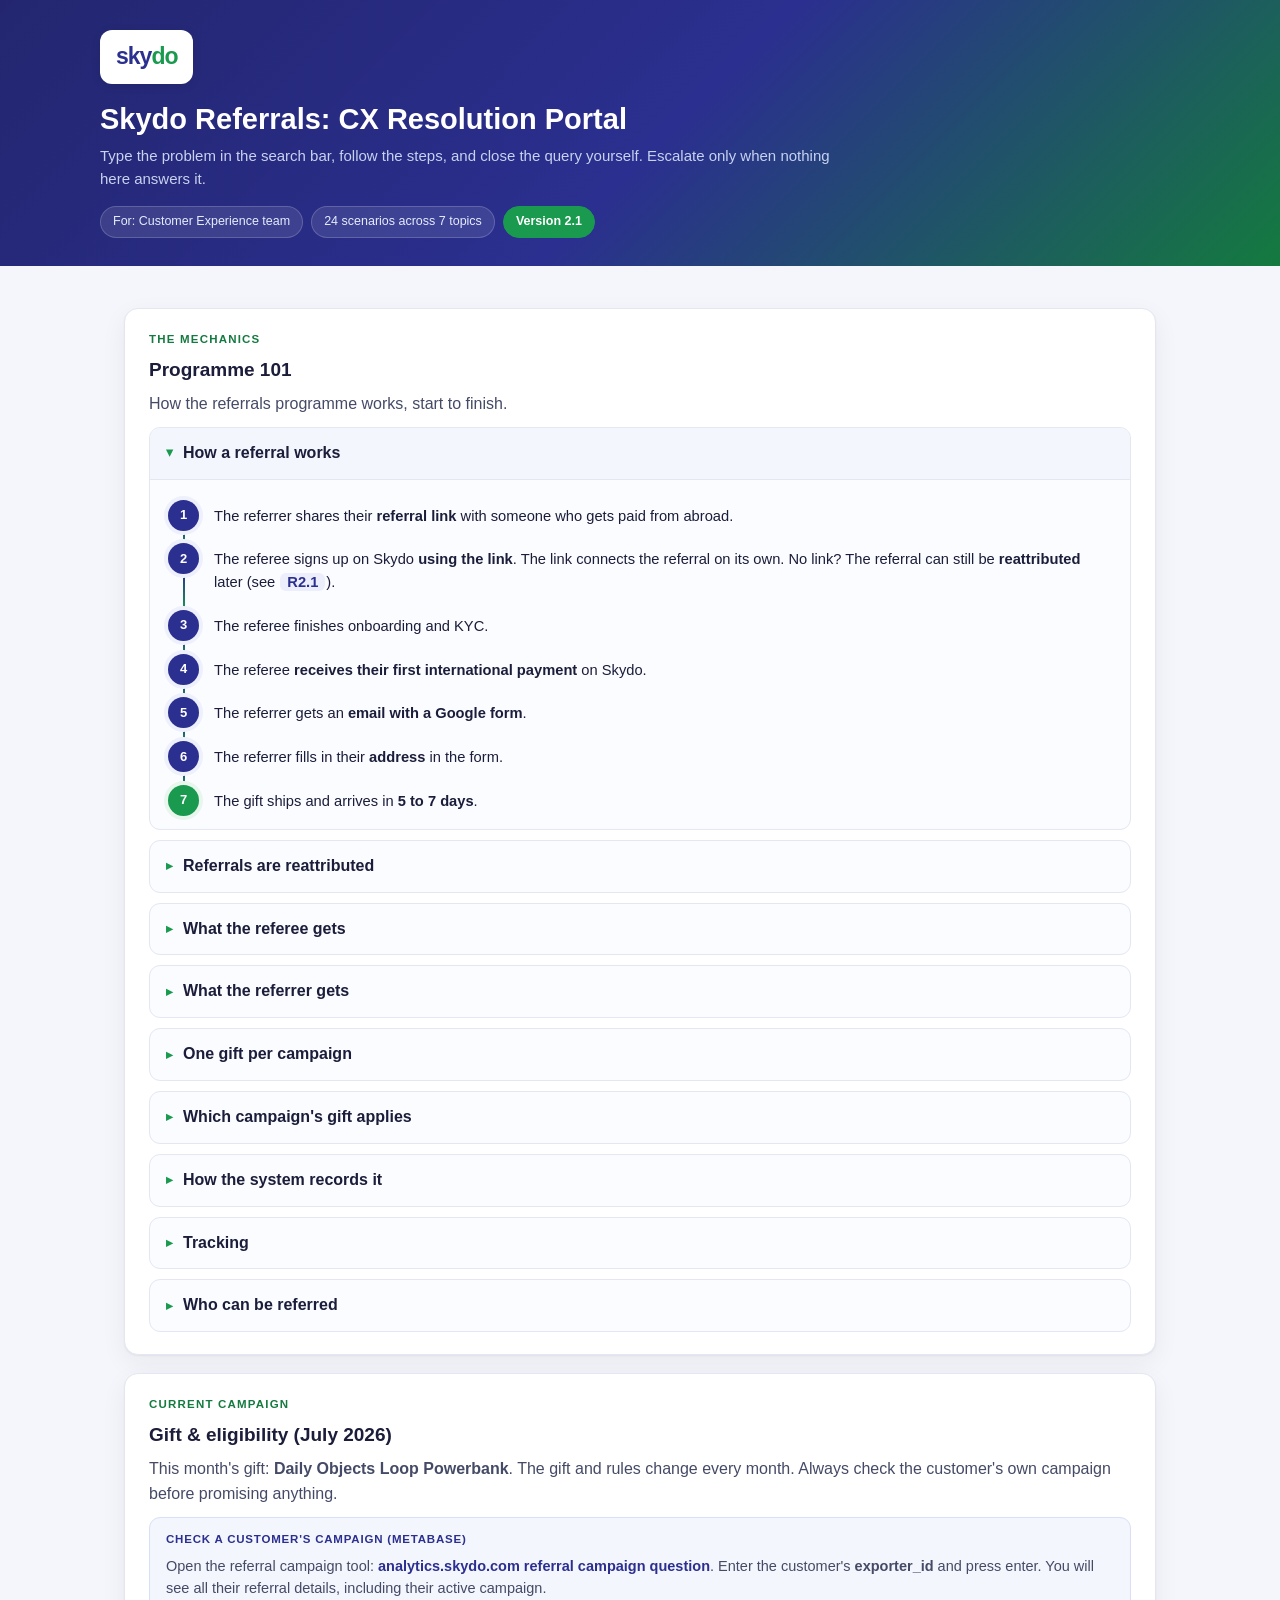
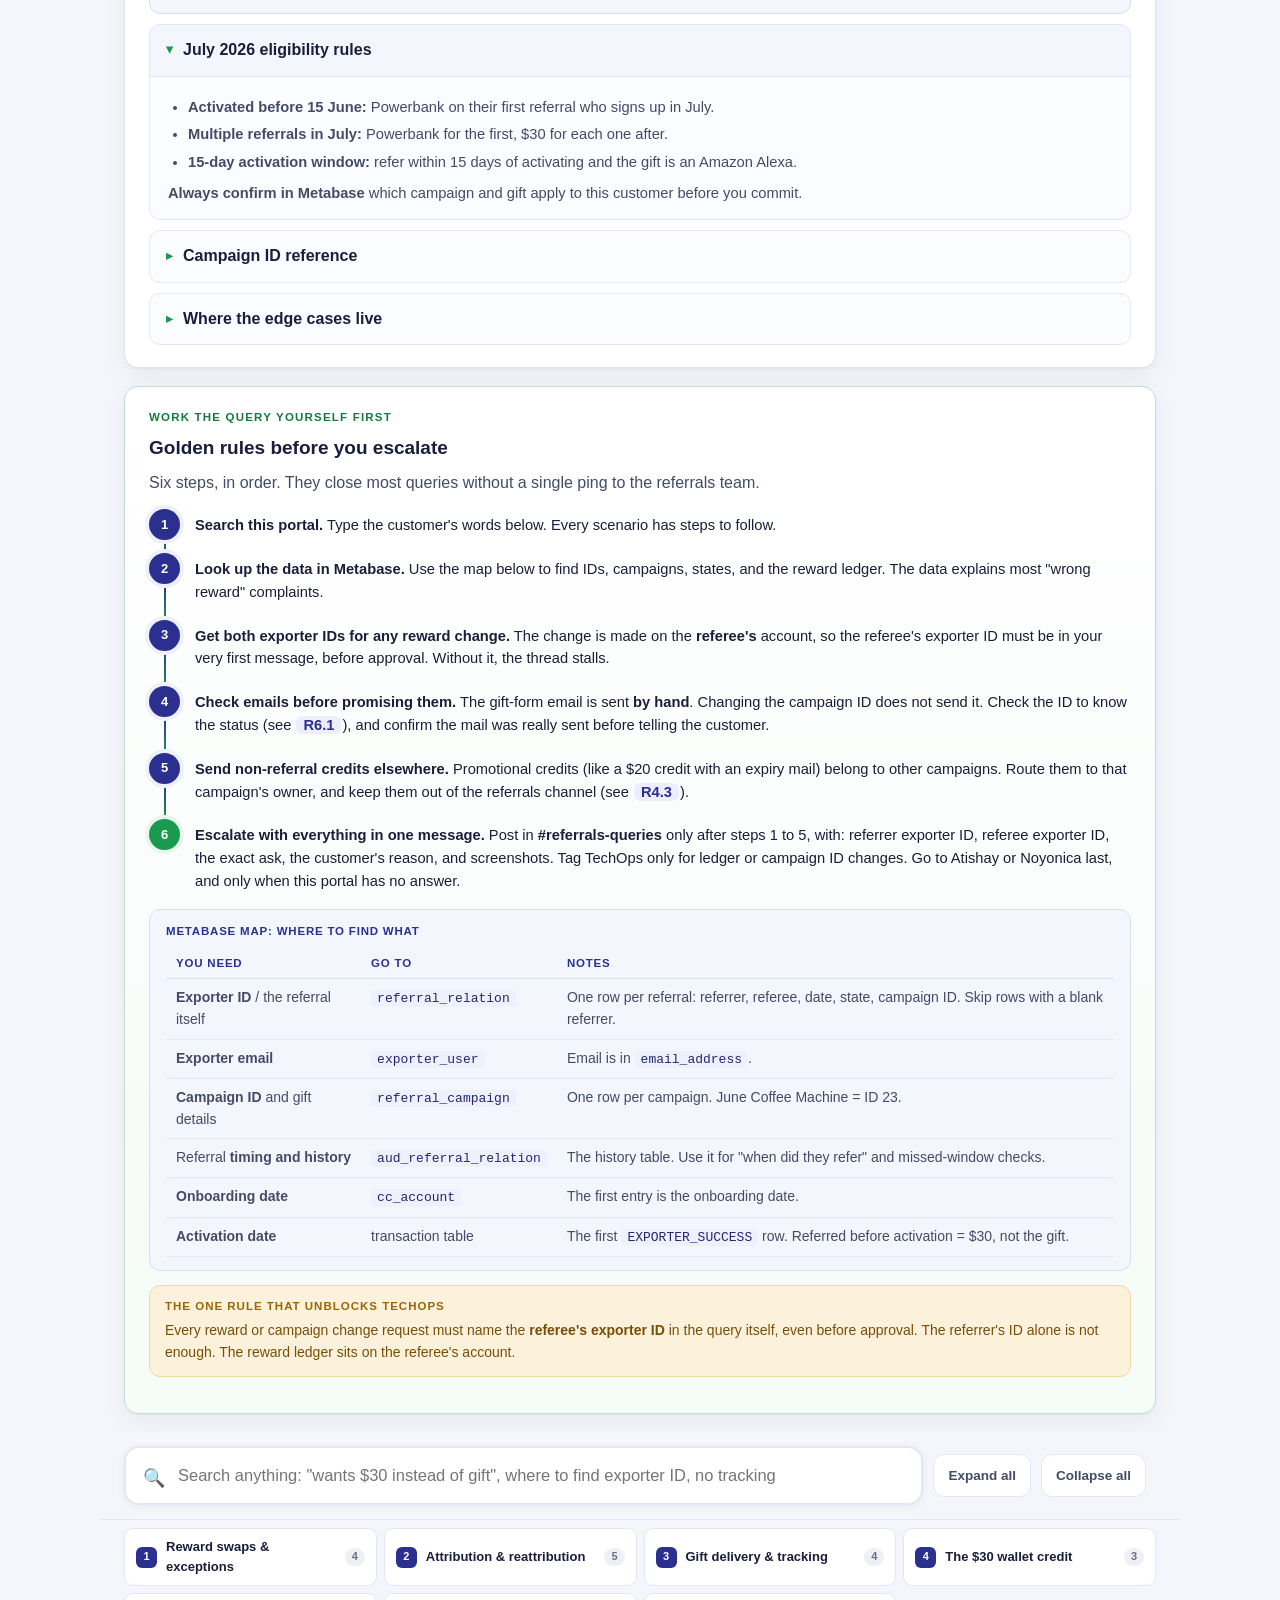
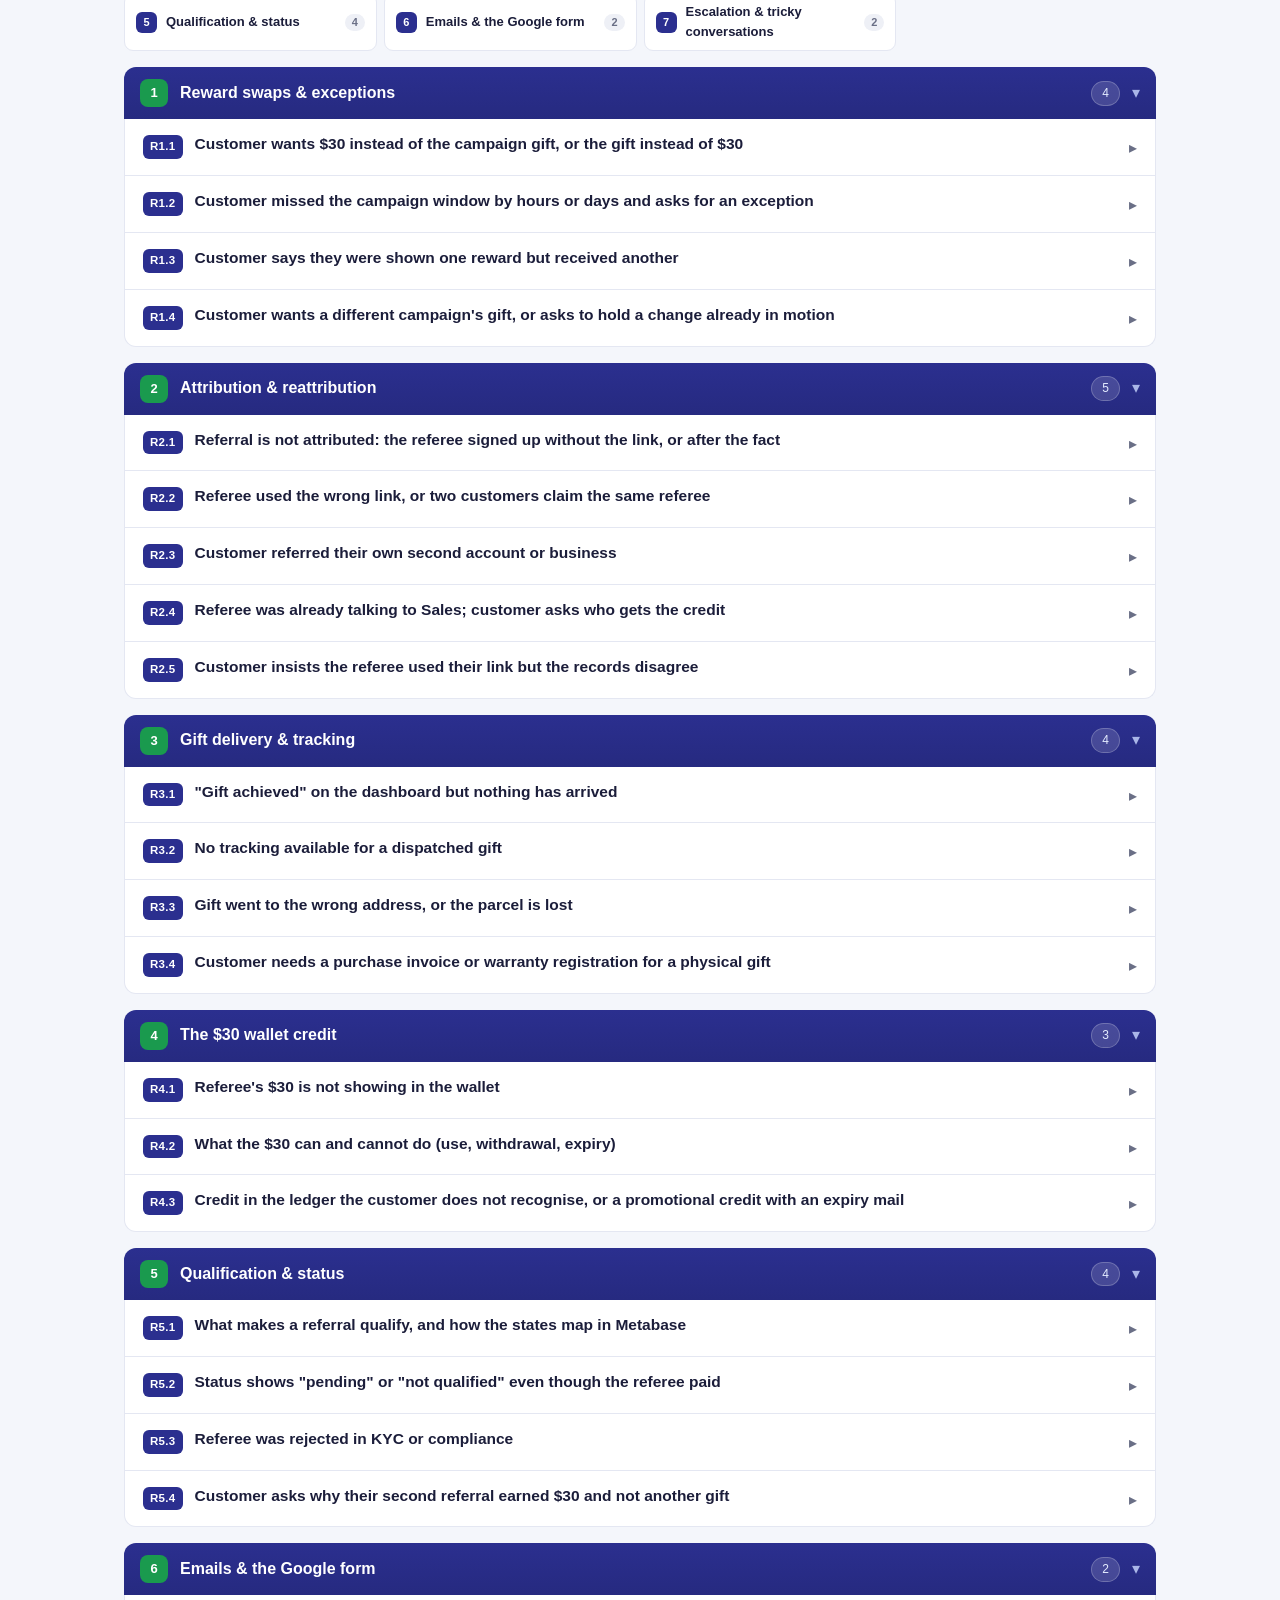
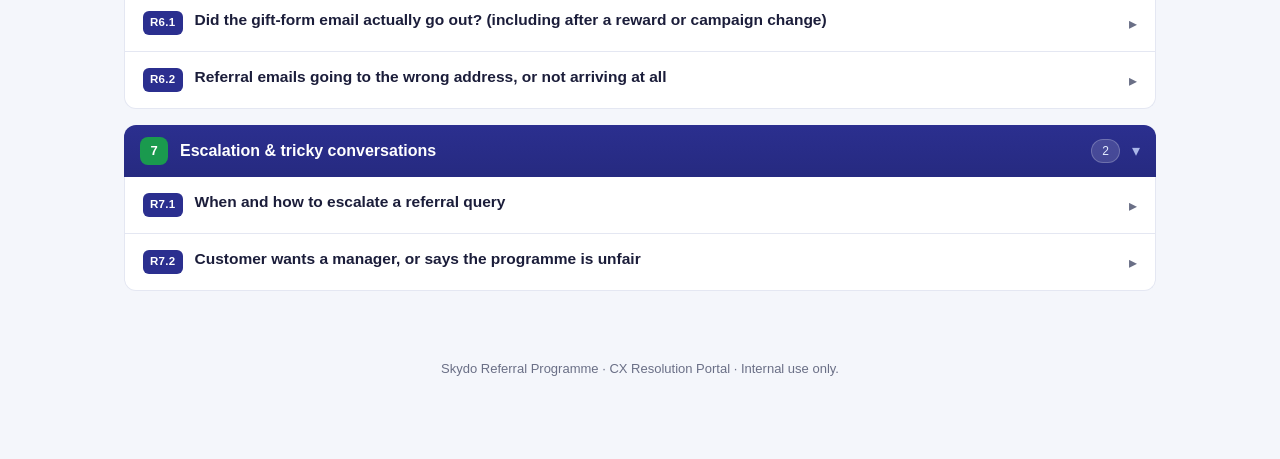
==== index.html @ 07588113 "Referrals Ops Portal: CX resolution playbook (v2.1) Co-Authored-By: Claude Opus 4.8 <noreply@anthrop" ====
<!DOCTYPE html>
<html lang="en">
<head>
<meta charset="UTF-8">
<meta name="viewport" content="width=device-width, initial-scale=1.0">
<meta name="robots" content="noindex, nofollow">
<meta name="referrer" content="no-referrer">
<title>Skydo Referrals: CX Resolution Portal</title>
<style>
  :root{
    --blue:#2b2f8f; --blue-d:#23266f; --green:#1a9a4e; --green-d:#147a3f;
    --ink:#1b1d3a; --ink-soft:#454a66; --muted:#6a6f86;
    --bg:#f4f6fb; --card:#ffffff; --line:#e4e7f2;
    --ok:#157a43; --ok-bg:#e7f6ec;
    --warn:#9a6606; --warn-bg:#fcf2dc;
    --ref:#2b2f8f; --ref-bg:#eceefb;
    --hi:#fff3a8;
    --radius:14px;
    --shadow:0 1px 2px rgba(27,29,58,.05),0 8px 26px rgba(27,29,58,.06);
  }
  *{box-sizing:border-box}
  html{scroll-behavior:smooth}
  body{margin:0; background:var(--bg); color:var(--ink);
    font-family:-apple-system,BlinkMacSystemFont,"Segoe UI",Inter,Roboto,Helvetica,Arial,sans-serif;
    line-height:1.55; -webkit-font-smoothing:antialiased;}
  a{color:var(--blue); text-decoration:none}
  a:hover{text-decoration:underline}
  .wrap{max-width:1080px; margin:0 auto}

  /* ---------- Skydo logo ---------- */
  .skydo-logo{height:34px; width:auto; display:block}
  .logo-chip{display:inline-flex; background:#fff; padding:9px 16px; border-radius:12px; box-shadow:0 2px 10px rgba(0,0,0,.10)}

  /* ---------- Header ---------- */
  header.top{background:linear-gradient(135deg,#23266f 0%,#2b2f8f 52%,#147a3f 100%); color:#eef3ff; padding:30px 24px 28px}
  header.top h1{margin:18px 0 8px; font-size:29px; line-height:1.18; color:#fff; font-weight:750}
  header.top p.sub{margin:0; color:#c7d2f0; max-width:760px; font-size:15px}
  .meta-row{margin-top:16px; display:flex; flex-wrap:wrap; gap:8px}
  .meta-row .pill{background:rgba(255,255,255,.10); border:1px solid rgba(255,255,255,.18); color:#e4ecff; padding:5px 12px; border-radius:999px; font-size:12.5px}
  .meta-row .pill.v{background:var(--green); border-color:var(--green); color:#fff; font-weight:700}

  /* ---------- Panels ---------- */
  main.wrap{padding:24px}
  .panel{background:var(--card); border:1px solid var(--line); border-radius:var(--radius); box-shadow:var(--shadow); padding:22px 24px; margin:18px 0}
  .panel h2{margin:0 0 4px; font-size:19px; color:var(--ink)}
  .panel h2 .kicker{display:block; font-size:11.5px; letter-spacing:1.2px; text-transform:uppercase; color:var(--green-d); margin-bottom:6px; font-weight:700}
  .panel p.lead{color:var(--ink-soft); margin:8px 0 4px}
  .panel.gold{border:1.5px solid #bfe0cd; background:linear-gradient(180deg,#ffffff 0%,#f5fbf7 100%)}

  /* ---------- Collapsible details (101 + campaign) ---------- */
  details.acc{border:1px solid var(--line); border-radius:11px; margin-top:10px; background:#fbfcff; overflow:hidden}
  details.acc>summary{cursor:pointer; padding:13px 16px; font-weight:650; color:var(--ink); list-style:none; display:flex; align-items:center; gap:10px}
  details.acc>summary::-webkit-details-marker{display:none}
  details.acc>summary .tw{color:var(--green); transition:.15s; font-size:13px}
  details.acc[open]>summary .tw{transform:rotate(90deg)}
  details.acc[open]>summary{border-bottom:1px solid var(--line); background:#f3f6fd}
  details.acc .acc-body{padding:14px 18px; color:var(--ink-soft); font-size:14.7px}
  details.acc .acc-body p{margin:0 0 8px} details.acc .acc-body p:last-child{margin:0}
  ul.clean{margin:4px 0 0; padding-left:20px} ul.clean li{margin:5px 0; color:var(--ink-soft)}
  .kw{background:#e8f6ee; color:var(--green-d); border-radius:5px; padding:1px 6px; font-weight:650}

  /* ---------- Flowchart ---------- */
  .flow{margin:6px 0 2px}
  .flow .fstep{position:relative; padding:0 0 16px 46px}
  .flow .fstep:last-child{padding-bottom:0}
  .flow .fstep::before{content:""; position:absolute; left:15px; top:28px; bottom:-2px; width:2px; background:linear-gradient(var(--blue),var(--green))}
  .flow .fstep:last-child::before{display:none}
  .flow .fnum{position:absolute; left:0; top:0; width:31px; height:31px; border-radius:50%; background:var(--blue); color:#fff; font-weight:700; font-size:13px; display:flex; align-items:center; justify-content:center; box-shadow:0 0 0 4px #eef0fc}
  .flow .fstep:last-child .fnum{background:var(--green); box-shadow:0 0 0 4px #e8f6ee}
  .flow .ftext{padding-top:5px; font-size:14.7px; color:var(--ink)}
  .flow .ftext b{color:var(--ink)}

  /* ---------- Metabase / tool box ---------- */
  .toolbox{background:#f3f6fd; border:1px solid #d9e0f5; border-radius:11px; padding:13px 16px; margin-top:10px; font-size:14.5px; color:var(--ink-soft)}
  .toolbox a{font-weight:650; word-break:break-all}
  .toolbox .h{font-weight:800; font-size:11.5px; letter-spacing:.8px; text-transform:uppercase; color:var(--blue); margin-bottom:6px}
  table.map{width:100%; border-collapse:collapse; margin-top:8px; font-size:14px}
  table.map th{text-align:left; font-size:11.5px; letter-spacing:.8px; text-transform:uppercase; color:var(--blue); padding:6px 10px; border-bottom:1.5px solid #d9e0f5}
  table.map td{padding:8px 10px; border-bottom:1px solid #e6eaf7; color:var(--ink-soft); vertical-align:top}
  table.map td code{background:#eef0fc; color:var(--blue-d); border-radius:5px; padding:1px 6px; font-size:13px}

  /* ---------- Controls / search (enlarged) ---------- */
  .controls{position:sticky; top:0; z-index:40; background:rgba(244,246,251,.93); backdrop-filter:blur(8px); padding:14px 24px; border-bottom:1px solid var(--line); margin:0 -24px 8px}
  .controls .cwrap{max-width:1080px; margin:0 auto; display:flex; gap:10px; align-items:center; flex-wrap:wrap}
  .search{flex:1; min-width:300px; position:relative}
  .search input{width:100%; padding:18px 48px 18px 52px; border:2px solid var(--line); border-radius:15px; font-size:16.5px; background:#fff; color:var(--ink); box-shadow:0 2px 10px rgba(27,29,58,.05)}
  .search input:focus{outline:none; border-color:var(--blue); box-shadow:0 0 0 4px rgba(43,47,143,.14)}
  .search .ic{position:absolute; left:19px; top:19px; color:var(--muted); font-size:18px}
  .search .clr{position:absolute; right:14px; top:17px; border:none; background:#eef0f6; color:var(--muted); border-radius:50%; width:26px; height:26px; cursor:pointer; line-height:1; display:none}
  /* suggestions dropdown */
  #suggest{position:absolute; left:0; right:0; top:66px; background:#fff; border:1px solid var(--line); border-radius:12px; box-shadow:0 12px 34px rgba(27,29,58,.16); overflow:hidden; display:none; z-index:60}
  #suggest .sg{display:flex; gap:10px; align-items:center; padding:11px 14px; cursor:pointer; font-size:14.5px; color:var(--ink)}
  #suggest .sg:hover,#suggest .sg.active{background:#f3f6fd}
  #suggest .sg .sic{color:var(--muted); font-size:13px}
  #suggest .sg .sid{margin-left:auto; font-size:11px; font-weight:700; color:#fff; background:var(--blue); border-radius:6px; padding:2px 7px; white-space:nowrap}
  #suggest .sg .sid.map{background:var(--green-d)}
  .btn{border:1px solid var(--line); background:#fff; color:var(--ink-soft); padding:13px 14px; border-radius:11px; font-size:13.5px; cursor:pointer; font-weight:600}
  .btn:hover{border-color:var(--blue); color:var(--blue)}
  .count{font-size:13px; color:var(--muted)}

  /* ---------- TOC tiles (compact) ---------- */
  .toc{display:grid; grid-template-columns:repeat(auto-fill,minmax(215px,1fr)); gap:7px; margin-top:8px}
  .toc a{display:flex; align-items:center; gap:9px; padding:8px 11px; border:1px solid var(--line); border-radius:9px; background:#fff; color:var(--ink); font-size:13px; font-weight:600}
  .toc a:hover{border-color:var(--green); text-decoration:none; background:#f3faf5}
  .toc a .n{display:inline-flex; align-items:center; justify-content:center; min-width:21px; height:21px; border-radius:6px; background:var(--blue); color:#fff; font-size:11px; font-weight:700}
  .toc a .ct{margin-left:auto; background:#eef0f6; color:var(--muted); border-radius:999px; padding:0 7px; font-size:11px; font-weight:700}

  /* ---------- Categories & cards ---------- */
  section.cat{margin:16px 0}
  .cat-head{display:flex; align-items:center; gap:12px; cursor:pointer; padding:12px 16px; background:linear-gradient(180deg,#2b2f8f,#262a80); color:#fff; border-radius:12px 12px 0 0; user-select:none}
  .cat-head .num{display:inline-flex; align-items:center; justify-content:center; width:28px; height:28px; border-radius:8px; background:var(--green); color:#fff; font-weight:800; font-size:13px}
  .cat-head h3{margin:0; font-size:16px; font-weight:700; flex:1}
  .cat-head .cnt{background:rgba(255,255,255,.14); border:1px solid rgba(255,255,255,.22); padding:2px 10px; border-radius:999px; font-size:12px; color:#e4ecff}
  .cat-head .chev{transition:.18s; color:#aab6e8}
  .cat.closed .chev{transform:rotate(-90deg)}
  .cat-body{border:1px solid var(--line); border-top:none; border-radius:0 0 12px 12px; background:var(--card)}
  .cat.closed .cat-body{display:none}

  article.faq{border-top:1px solid var(--line)}
  article.faq:first-child{border-top:none}
  .faq-q{width:100%; text-align:left; border:none; background:none; cursor:pointer; padding:14px 18px; display:flex; gap:12px; align-items:flex-start; font:inherit; color:var(--ink)}
  .faq-q:hover{background:#f6f8fe}
  .faq-q .id{font-size:11.5px; font-weight:800; color:#fff; background:var(--blue); border-radius:6px; padding:3px 7px; margin-top:2px; white-space:nowrap; letter-spacing:.3px}
  .faq-q .qt{flex:1; font-size:15.5px; font-weight:600; line-height:1.4}
  .faq-q .chev{color:var(--muted); margin-top:3px; transition:.18s}
  article.faq.open .faq-q .chev{transform:rotate(90deg)}
  .faq-a{display:none; padding:2px 20px 20px 20px}
  article.faq.open .faq-a{display:block}

  .variants{margin:2px 0 14px; display:flex; flex-wrap:wrap; gap:6px}
  .variants .vlabel{width:100%; font-size:11px; letter-spacing:1px; text-transform:uppercase; color:var(--muted); font-weight:700; margin-bottom:1px}
  .variants .chip{background:#eef0f6; color:var(--ink-soft); border-radius:999px; padding:3px 11px; font-size:12.5px}

  .block{margin:14px 0}
  .block .h{font-size:11.5px; letter-spacing:1px; text-transform:uppercase; font-weight:800; color:var(--green-d); margin-bottom:6px; display:flex; align-items:center; gap:7px}
  .block .h .bar{width:14px; height:2px; background:var(--green); border-radius:2px}
  .how{background:#f3faf5; border-left:3px solid var(--green); border-radius:0 10px 10px 0; padding:10px 14px; color:var(--ink-soft); font-size:14.5px}
  ol.steps{margin:0; padding-left:0; counter-reset:s; list-style:none}
  ol.steps>li{position:relative; padding:7px 0 7px 38px; border-bottom:1px dashed #eef1f7; font-size:14.7px; color:var(--ink)}
  ol.steps>li:last-child{border-bottom:none}
  ol.steps>li::before{counter-increment:s; content:counter(s); position:absolute; left:0; top:6px; width:25px; height:25px; background:var(--blue); color:#fff; border-radius:50%; font-size:12.5px; font-weight:700; display:flex; align-items:center; justify-content:center}
  ol.steps ul{margin:6px 0 2px; padding-left:18px}
  ol.steps ul li{font-size:14px; color:var(--ink-soft); margin:3px 0}

  .callout{border-radius:11px; padding:12px 15px; font-size:14px; margin:14px 0}
  .callout.warn{background:var(--warn-bg); border:1px solid #f1d9a6; color:#7a4d05}
  .callout.warn .h{color:var(--warn)}
  .callout.idea{background:#eef0fc; border:1px solid #d3d8f4; color:#33365e}
  .callout.idea .h{color:var(--blue)}
  .callout.case{background:#f3faf5; border:1px solid #cfead8; color:#2c4a38}
  .callout.case .h{color:var(--green-d)}
  .callout .h{font-weight:800; font-size:11.5px; letter-spacing:1px; text-transform:uppercase; margin-bottom:5px}

  .xref{margin-top:12px; font-size:13.5px; color:var(--muted)}
  .xref a, a.rlink{font-weight:700; background:var(--ref-bg); color:var(--ref); padding:1px 7px; border-radius:6px; margin:0 1px}
  .xref a:hover, a.rlink:hover{text-decoration:none; background:#dde1f8}

  mark.hl{background:var(--hi); color:inherit; border-radius:3px; padding:0 1px}
  .noresults{display:none; text-align:center; padding:50px 20px; color:var(--muted)}
  .noresults b{color:var(--ink); font-size:17px; display:block; margin-bottom:6px}

  footer{max-width:1080px; margin:28px auto 60px; padding:0 24px; color:var(--muted); font-size:13px; text-align:center}

  @media (max-width:640px){
    header.top h1{font-size:23px}
    .search input{font-size:16px}
  }
</style>
</head>
<body>

<!-- ===================== APP ===================== -->
<div id="app">

<header class="top">
  <div class="wrap">
    <span class="logo-chip">
<img class="skydo-logo" src="https://www.skydo.com/_next/static/media/primary-logo.e5ea77f3.svg" alt="Skydo" onerror="this.style.display='none';var fb=document.getElementById('logoFallback');if(fb)fb.style.display='inline';">
      <span id="logoFallback" style="display:none;font-weight:800;font-size:23px;letter-spacing:-1px"><span style="color:#2b2f8f">sky</span><span style="color:#1a9a4e">do</span></span>
    </span>
    <h1>Skydo Referrals: CX Resolution Portal</h1>
    <p class="sub">Type the problem in the search bar, follow the steps, and close the query yourself. Escalate only when nothing here answers it.</p>
    <div class="meta-row">
      <span class="pill">For: Customer Experience team</span>
      <span class="pill">24 scenarios across 7 topics</span>
      <span class="pill v">Version 2.1</span>
    </div>
  </div>
</header>

<main class="wrap">

  <!-- PROGRAMME 101 -->
  <div class="panel" id="p101">
    <h2><span class="kicker">The Mechanics</span>Programme 101</h2>
    <p class="lead">How the referrals programme works, start to finish.</p>

    <details class="acc" open>
      <summary><span class="tw">&#9656;</span> How a referral works</summary>
      <div class="acc-body">
        <div class="flow">
          <div class="fstep"><span class="fnum">1</span><div class="ftext">The referrer shares their <b>referral link</b> with someone who gets paid from abroad.</div></div>
          <div class="fstep"><span class="fnum">2</span><div class="ftext">The referee signs up on Skydo <b>using the link</b>. The link connects the referral on its own. No link? The referral can still be <b>reattributed</b> later (see R2.1).</div></div>
          <div class="fstep"><span class="fnum">3</span><div class="ftext">The referee finishes onboarding and KYC.</div></div>
          <div class="fstep"><span class="fnum">4</span><div class="ftext">The referee <b>receives their first international payment</b> on Skydo.</div></div>
          <div class="fstep"><span class="fnum">5</span><div class="ftext">The referrer gets an <b>email with a Google form</b>.</div></div>
          <div class="fstep"><span class="fnum">6</span><div class="ftext">The referrer fills in their <b>address</b> in the form.</div></div>
          <div class="fstep"><span class="fnum">7</span><div class="ftext">The gift ships and arrives in <b>5 to 7 days</b>.</div></div>
        </div>
      </div>
    </details>

    <details class="acc"><summary><span class="tw">&#9656;</span> Referrals are reattributed</summary>
      <div class="acc-body">
        <p>Attribution can be fixed. If a referee signed up without the link, or under the wrong link, verify the claim and raise it (see R2.1). The referral is then moved to the right referrer.</p>
        <p>The reward still follows the normal rules. Most important one: a referral made <b>before the referrer's activation</b> earns $30, not the gift (see R1.3).</p>
      </div></details>

    <details class="acc"><summary><span class="tw">&#9656;</span> What the referee gets</summary>
      <div class="acc-body"><p>$30 in their Skydo wallet. It lands once they finish onboarding, and shows in the wallet right away.</p></div></details>

    <details class="acc"><summary><span class="tw">&#9656;</span> What the referrer gets</summary>
      <div class="acc-body"><p>The gift of the campaign they referred under. It is sent after the referee receives their first payment.</p></div></details>

    <details class="acc"><summary><span class="tw">&#9656;</span> One gift per campaign</summary>
      <div class="acc-body">
        <ul class="clean">
          <li>One gift per campaign (per month).</li>
          <li>More than one referral in a month? The gift goes to the first successful one.</li>
          <li>Every referral after that earns $30 in the wallet.</li>
          <li>It resets next month, so the gift can be earned again.</li>
        </ul>
      </div></details>

    <details class="acc"><summary><span class="tw">&#9656;</span> Which campaign's gift applies</summary>
      <div class="acc-body"><p>The gift is set by the campaign the customer <b>referred under</b>. It does not change when a new campaign starts. Referred in June, referee paid in July? The June gift applies. Check any customer's campaign in Metabase (map below).</p></div></details>

    <details class="acc"><summary><span class="tw">&#9656;</span> How the system records it</summary>
      <div class="acc-body">
        <ul class="clean">
          <li>A referral has three states: <span class="kw">SIGNUP_COMPLETE</span> &rarr; <span class="kw">ONBOARDING_COMPLETE</span> &rarr; <span class="kw">ACHIEVED</span>.</li>
          <li><b>Onboarding date</b> = the first entry in <code>cc_account</code>.</li>
          <li><b>Activation date</b> = the first successful payment (<span class="kw">EXPORTER_SUCCESS</span> in the transaction table).</li>
          <li>Referred <b>before activation</b> = $30, not the gift. This one rule explains most "wrong reward" complaints (see R1.3).</li>
        </ul>
      </div></details>

    <details class="acc"><summary><span class="tw">&#9656;</span> Tracking</summary>
      <div class="acc-body"><p>Customers see every referral and its status in the <span class="kw">referrals section</span> of their <span class="kw">Skydo dashboard</span>.</p></div></details>

    <details class="acc"><summary><span class="tw">&#9656;</span> Who can be referred</summary>
      <div class="acc-body"><p>Anyone who gets paid from abroad and will use Skydo for it. Someone just starting out? A contract with a foreign client works as proof.</p></div></details>
  </div>

  <!-- CAMPAIGN & ELIGIBILITY -->
  <div class="panel" id="campaign">
    <h2><span class="kicker">Current Campaign</span>Gift &amp; eligibility (July 2026)</h2>
    <p class="lead">This month's gift: <b>Daily Objects Loop Powerbank</b>. The gift and rules change every month. Always check the customer's own campaign before promising anything.</p>

    <div class="toolbox">
      <div class="h">Check a customer's campaign (Metabase)</div>
      Open the referral campaign tool: <a href="http://analytics.skydo.com/public/question/3ccd87c1-ca77-40d2-9820-2e5fd95522ee" target="_blank" rel="noopener noreferrer">analytics.skydo.com referral campaign question</a>. Enter the customer's <b>exporter_id</b> and press enter. You will see all their referral details, including their active campaign.
    </div>

    <details class="acc" open><summary><span class="tw">&#9656;</span> July 2026 eligibility rules</summary>
      <div class="acc-body">
        <ul class="clean">
          <li><b>Activated before 15 June:</b> Powerbank on their first referral who signs up in July.</li>
          <li><b>Multiple referrals in July:</b> Powerbank for the first, $30 for each one after.</li>
          <li><b>15-day activation window:</b> refer within 15 days of activating and the gift is an Amazon Alexa.</li>
        </ul>
        <p style="margin-top:8px"><b>Always confirm in Metabase</b> which campaign and gift apply to this customer before you commit.</p>
      </div></details>

    <details class="acc"><summary><span class="tw">&#9656;</span> Campaign ID reference</summary>
      <div class="acc-body">
        <ul class="clean">
          <li>June 2026 Coffee Machine campaign = <b>campaign ID 23</b>. The one before it was ID 16.</li>
          <li>All campaign IDs live in the <code>referral_campaign</code> table. Check there before quoting a gift or raising a change.</li>
          <li>The campaign ID also tells you whether a renewed gift-form email went out (see R6.1).</li>
        </ul>
      </div></details>

    <details class="acc"><summary><span class="tw">&#9656;</span> Where the edge cases live</summary>
      <div class="acc-body">
        <ul class="clean">
          <li>Customer wants a different reward: swap steps in R1.1.</li>
          <li>Referral missing or credited to the wrong person: reattribution steps in R2.1.</li>
          <li>"Gift achieved" but nothing arrived: form and delivery checks in R3.1.</li>
        </ul>
      </div></details>
  </div>

  <!-- GOLDEN RULES -->
  <div class="panel gold" id="rules">
    <h2><span class="kicker">Work The Query Yourself First</span>Golden rules before you escalate</h2>
    <p class="lead">Six steps, in order. They close most queries without a single ping to the referrals team.</p>

    <div class="flow" style="margin-top:14px">
      <div class="fstep"><span class="fnum">1</span><div class="ftext"><b>Search this portal.</b> Type the customer's words below. Every scenario has steps to follow.</div></div>
      <div class="fstep"><span class="fnum">2</span><div class="ftext"><b>Look up the data in Metabase.</b> Use the map below to find IDs, campaigns, states, and the reward ledger. The data explains most "wrong reward" complaints.</div></div>
      <div class="fstep"><span class="fnum">3</span><div class="ftext"><b>Get both exporter IDs for any reward change.</b> The change is made on the <b>referee's</b> account, so the referee's exporter ID must be in your very first message, before approval. Without it, the thread stalls.</div></div>
      <div class="fstep"><span class="fnum">4</span><div class="ftext"><b>Check emails before promising them.</b> The gift-form email is sent <b>by hand</b>. Changing the campaign ID does not send it. Check the ID to know the status (see R6.1), and confirm the mail was really sent before telling the customer.</div></div>
      <div class="fstep"><span class="fnum">5</span><div class="ftext"><b>Send non-referral credits elsewhere.</b> Promotional credits (like a $20 credit with an expiry mail) belong to other campaigns. Route them to that campaign's owner, and keep them out of the referrals channel (see R4.3).</div></div>
      <div class="fstep"><span class="fnum">6</span><div class="ftext"><b>Escalate with everything in one message.</b> Post in <b>#referrals-queries</b> only after steps 1 to 5, with: referrer exporter ID, referee exporter ID, the exact ask, the customer's reason, and screenshots. Tag TechOps only for ledger or campaign ID changes. Go to Atishay or Noyonica last, and only when this portal has no answer.</div></div>
    </div>

    <div class="toolbox" style="margin-top:16px">
      <div class="h">Metabase map: where to find what</div>
      <table class="map">
        <tr><th>You need</th><th>Go to</th><th>Notes</th></tr>
        <tr><td><b>Exporter ID</b> / the referral itself</td><td><code>referral_relation</code></td><td>One row per referral: referrer, referee, date, state, campaign ID. Skip rows with a blank referrer.</td></tr>
        <tr><td><b>Exporter email</b></td><td><code>exporter_user</code></td><td>Email is in <code>email_address</code>.</td></tr>
        <tr><td><b>Campaign ID</b> and gift details</td><td><code>referral_campaign</code></td><td>One row per campaign. June Coffee Machine = ID 23.</td></tr>
        <tr><td>Referral <b>timing and history</b></td><td><code>aud_referral_relation</code></td><td>The history table. Use it for "when did they refer" and missed-window checks.</td></tr>
        <tr><td><b>Onboarding date</b></td><td><code>cc_account</code></td><td>The first entry is the onboarding date.</td></tr>
        <tr><td><b>Activation date</b></td><td>transaction table</td><td>The first <code>EXPORTER_SUCCESS</code> row. Referred before activation = $30, not the gift.</td></tr>
      </table>
    </div>

    <div class="callout warn"><div class="h">The one rule that unblocks TechOps</div>Every reward or campaign change request must name the <b>referee's exporter ID</b> in the query itself, even before approval. The referrer's ID alone is not enough. The reward ledger sits on the referee's account.</div>
  </div>

  <!-- CONTROLS -->
  <div class="controls">
    <div class="cwrap">
      <div class="search">
        <span class="ic">&#128269;</span>
        <input id="q" type="text" placeholder='Search anything: "wants $30 instead of gift", where to find exporter ID, no tracking' autocomplete="off" spellcheck="false">
        <button class="clr" id="clr" title="Clear">&#10005;</button>
        <div id="suggest"></div>
      </div>
      <button class="btn" id="expandAll">Expand all</button>
      <button class="btn" id="collapseAll">Collapse all</button>
      <span class="count" id="count"></span>
    </div>
  </div>

  <!-- TOC -->
  <nav class="toc" id="toc">
    <a href="#cat-1"><span class="n">1</span> Reward swaps &amp; exceptions<span class="ct">4</span></a>
    <a href="#cat-2"><span class="n">2</span> Attribution &amp; reattribution<span class="ct">5</span></a>
    <a href="#cat-3"><span class="n">3</span> Gift delivery &amp; tracking<span class="ct">4</span></a>
    <a href="#cat-4"><span class="n">4</span> The $30 wallet credit<span class="ct">3</span></a>
    <a href="#cat-5"><span class="n">5</span> Qualification &amp; status<span class="ct">4</span></a>
    <a href="#cat-6"><span class="n">6</span> Emails &amp; the Google form<span class="ct">2</span></a>
    <a href="#cat-7"><span class="n">7</span> Escalation &amp; tricky conversations<span class="ct">2</span></a>
  </nav>

  <div class="noresults" id="noresults"><b>No matches found</b>Try fewer or simpler words. For "where do I find X" questions, use the Metabase map in the golden rules panel above.</div>

  <div id="faqs">
  <!-- ============ CATEGORY 1 ============ -->
  <section class="cat" id="cat-1">
    <div class="cat-head"><span class="num">1</span><h3>Reward swaps &amp; exceptions</h3><span class="cnt">4</span><span class="chev">&#9662;</span></div>
    <div class="cat-body">

      <article class="faq" id="R1.1">
        <button class="faq-q"><span class="id">R1.1</span><span class="qt">Customer wants $30 instead of the campaign gift, or the gift instead of $30</span><span class="chev">&#9656;</span></button>
        <div class="faq-a">
          <div class="variants"><span class="vlabel">Also logged as</span><span class="chip">wants coffee machine not 30 USD</span><span class="chip">wants cash instead of the powerbank</span><span class="chip">swap the reward</span><span class="chip">gift not useful for the customer</span></div>
          <div class="block"><div class="h"><span class="bar"></span>How it works</div><div class="how">Yes, the reward can be swapped, case by case. Every swap follows the same path: reason, then approval, then TechOps updates the ledger, then the customer gets an email. TechOps makes the change on the referee's account, so the referee's exporter ID is needed from the start.</div></div>
          <div class="block"><div class="h"><span class="bar"></span>Handle it</div><ol class="steps">
            <li>Ask the customer <b>why</b> they want the other reward. Approval depends on the reason (for example: the gift is not useful to them, or they got the campaign email and expected that gift).</li>
            <li>Get <b>both exporter IDs</b>: referrer and referee. Put the referee's ID in your first message.</li>
            <li>Post in #referrals-queries with both IDs, the swap asked for, and the reason.</li>
            <li>Once approved, TechOps updates the referee's ledger (and the campaign ID if needed).</li>
            <li>Check the change in Metabase, then make sure the <b>email to the customer goes out</b>. This email is sent by hand (see R6.1).</li>
          </ol></div>
          <div class="callout case"><div class="h">Real cases</div>Exp 171186 wanted $30 because the coffee machine was of no use to him. Approved once the reason was shared, ledger updated on referee 219204. Exp 175899 wanted the coffee machine because he got the June campaign email. Approved, ledger updated on referee 217131, email sent. Both threads lost half a day waiting for the referee ID. Collect it upfront.</div>
          <div class="xref">Related: R6.1 R7.1 R1.3</div>
        </div>
      </article>

      <article class="faq" id="R1.2">
        <button class="faq-q"><span class="id">R1.2</span><span class="qt">Customer missed the campaign window by hours or days and asks for an exception</span><span class="chev">&#9656;</span></button>
        <div class="faq-a">
          <div class="variants"><span class="vlabel">Also logged as</span><span class="chip">missed qualification by a few hours</span><span class="chip">one time exception request</span><span class="chip">saw the campaign banner but referred late</span></div>
          <div class="block"><div class="h"><span class="bar"></span>How it works</div><div class="how">A one-time exception can be approved when the miss is small and the case is genuine. If approved: the referee's $30 is removed from the ledger, the campaign ID is set to the gift campaign, and the form email is sent by hand.</div></div>
          <div class="block"><div class="h"><span class="bar"></span>Handle it</div><ol class="steps">
            <li>Check the timing in <code>aud_referral_relation</code>: when did they refer versus when the campaign window closed.</li>
            <li>Confirm the customer really saw the campaign (dashboard banner or email). Take a screenshot.</li>
            <li>Post in #referrals-queries with both exporter IDs, the timing proof, and the ask. Frame it as a one-time exception.</li>
            <li>If approved: TechOps removes the $30 from the <b>referee's</b> ledger and changes the campaign ID.</li>
            <li>The form email does <b>not</b> go out on its own after the ID change. Make sure it is sent by hand, then confirm with the customer (see R6.1).</li>
          </ol></div>
          <div class="callout case"><div class="h">Real case</div>Exp 205 missed the Coffee Machine window by a few hours after seeing the dashboard banner. Approved as a one-time exception: $30 removed from referee 212529, campaign ID set to 23. The form email did not fire on its own and was sent by hand a day later. Check the email step every time.</div>
          <div class="xref">Related: R6.1 R1.1 R7.1</div>
        </div>
      </article>

      <article class="faq" id="R1.3">
        <button class="faq-q"><span class="id">R1.3</span><span class="qt">Customer says they were shown one reward but received another</span><span class="chev">&#9656;</span></button>
        <div class="faq-a">
          <div class="variants"><span class="vlabel">Also logged as</span><span class="chip">saw coffee machine but got 30 dollars</span><span class="chip">got credit instead of the gift</span><span class="chip">wrong reward delivered</span></div>
          <div class="block"><div class="h"><span class="bar"></span>How it works</div><div class="how">Two checks explain almost every "wrong reward" complaint. One: the reward ledger. The right reward may already be there. Two: activation timing. A referral made before the referrer's activation earns $30, not the gift. That is by design.</div></div>
          <div class="block"><div class="h"><span class="bar"></span>Handle it</div><ol class="steps">
            <li>Open the <b>reward ledger</b> for the referee's exporter ID first. If the right reward is already there, share the proof and close the query.</li>
            <li>Compare the <b>activation date</b> (first EXPORTER_SUCCESS payment) with the referral date in <code>referral_relation</code>. Referred before activation = $30 by design. Explain this to the customer.</li>
            <li>Ask where the customer saw the gift (banner or email). The banner shows the live campaign, and their own eligibility can differ.</li>
            <li>Only if the data really shows a mistake, post in #referrals-queries as a possible logic issue, with both exporter IDs and screenshots.</li>
          </ol></div>
          <div class="callout case"><div class="h">Real cases</div>Exp 96995 reported getting $30 when a power bank was due. The ledger showed the power bank was already delivered to referee 190526, so the query closed with proof. Exp 199071 referred his own other account (referee 210259) and expected the coffee machine. His account activated on 29 May and the referral came before activation, so $30 was correct.</div>
          <div class="xref">Related: R2.3 R1.1 R5.1</div>
        </div>
      </article>

      <article class="faq" id="R1.4">
        <button class="faq-q"><span class="id">R1.4</span><span class="qt">Customer wants a different campaign's gift, or asks to hold a change already in motion</span><span class="chev">&#9656;</span></button>
        <div class="faq-a">
          <div class="variants"><span class="vlabel">Also logged as</span><span class="chip">wants last month's gift</span><span class="chip">the gift changed on the customer</span><span class="chip">hold the campaign change</span></div>
          <div class="block"><div class="h"><span class="bar"></span>How it works</div><div class="how">The gift is set by the campaign the customer referred under, and it does not change when a new campaign starts. A cross-campaign request is an exception, and it follows the same path as a swap (R1.1). If the referrals owner is already talking to the customer, hold any change until they confirm.</div></div>
          <div class="block"><div class="h"><span class="bar"></span>Handle it</div><ol class="steps">
            <li>Check the customer's campaign in Metabase first. The referred-under campaign is the default answer.</li>
            <li>Explain warmly: the gift on offer when they referred is the gift they get.</li>
            <li>If they push for another campaign's gift, treat it as a swap and follow R1.1 in full, with both exporter IDs and the reason.</li>
            <li>Before acting, read the thread. If the referrals owner asked to hold a change, wait for their go-ahead.</li>
          </ol></div>
          <div class="callout case"><div class="h">Real case</div>Exp 206407 had a campaign ID change from 16 to 23 raised to grant the coffee machine. The referrals owner was in direct touch with the customer and asked for the change to be held. Always scan the thread before pushing a change through.</div>
          <div class="xref">Related: R1.1 R6.1</div>
        </div>
      </article>

    </div>
  </section>

  <!-- ============ CATEGORY 2 ============ -->
  <section class="cat" id="cat-2">
    <div class="cat-head"><span class="num">2</span><h3>Attribution &amp; reattribution</h3><span class="cnt">5</span><span class="chev">&#9662;</span></div>
    <div class="cat-body">

      <article class="faq" id="R2.1">
        <button class="faq-q"><span class="id">R2.1</span><span class="qt">Referral is not attributed: the referee signed up without the link, or after the fact</span><span class="chev">&#9656;</span></button>
        <div class="faq-a">
          <div class="variants"><span class="vlabel">Also logged as</span><span class="chip">reattribute the referral</span><span class="chip">friend signed up directly</span><span class="chip">referral missing from the dashboard</span><span class="chip">attribute this referral</span><span class="chip">add the referral code later</span></div>
          <div class="block"><div class="h"><span class="bar"></span>How it works</div><div class="how">Referrals are reattributed. The link connects a referral on its own, and when the link was skipped or missed, the referral can still be attributed to the right referrer after a quick check. The reward then follows the normal rules, including the activation-timing rule in R1.3.</div></div>
          <div class="block"><div class="h"><span class="bar"></span>Handle it</div><ol class="steps">
            <li>Confirm the claim: who referred whom, and how the referee signed up. Get the referee's account email so you can find them in <code>exporter_user</code>.</li>
            <li>Pull both exporter IDs from <code>referral_relation</code> and check whether a referral row already exists for the referee.</li>
            <li>Post the reattribution in #referrals-queries with both exporter IDs and the proof it is a genuine referral.</li>
            <li>Once attributed, check which reward applies (activation timing, see R1.3) and set the customer's expectation.</li>
            <li>Tell the customer what was done and what happens next. Do not promise a specific gift before the checks are done.</li>
          </ol></div>
          <div class="callout case"><div class="h">Real case</div>Exp 96995 had his referral attributed after the fact. The reward was then verified against the ledger. Reattribution and reward check are two separate steps. Finish both.</div>
          <div class="xref">Related: R1.3 R7.1 R2.5</div>
        </div>
      </article>

      <article class="faq" id="R2.2">
        <button class="faq-q"><span class="id">R2.2</span><span class="qt">Referee used the wrong link, or two customers claim the same referee</span><span class="chev">&#9656;</span></button>
        <div class="faq-a">
          <div class="variants"><span class="vlabel">Also logged as</span><span class="chip">wrong referral code used</span><span class="chip">credit went to the wrong referrer</span><span class="chip">duplicate referral claim</span></div>
          <div class="block"><div class="h"><span class="bar"></span>How it works</div><div class="how">The link used at sign-up decides the default credit. When a real mistake is verified (the referee confirms who actually referred them), the referral can be moved to the right referrer, same process as R2.1.</div></div>
          <div class="block"><div class="h"><span class="bar"></span>Handle it</div><ol class="steps">
            <li>Check <code>referral_relation</code>: who is recorded as the referrer for this referee.</li>
            <li>If the record matches the claim, nothing to change. Share what the record shows.</li>
            <li>If a real mistake is verified, raise a reattribution with both exporter IDs, the referee's confirmation, and the proof.</li>
            <li>Keep both sides informed of the outcome.</li>
          </ol></div>
          <div class="xref">Related: R2.1 R2.4</div>
        </div>
      </article>

      <article class="faq" id="R2.3">
        <button class="faq-q"><span class="id">R2.3</span><span class="qt">Customer referred their own second account or business</span><span class="chev">&#9656;</span></button>
        <div class="faq-a">
          <div class="variants"><span class="vlabel">Also logged as</span><span class="chip">self referral</span><span class="chip">referred my other account</span><span class="chip">refer companies the customer owns</span></div>
          <div class="block"><div class="h"><span class="bar"></span>How it works</div><div class="how">A registered business is a separate entity, so a customer can refer their own registered business if it gets paid from abroad and will use Skydo. Referring their own second personal, freelancer, or sole proprietor account is not allowed. It is the same person. Even for a valid self-referral, the reward follows activation timing (see R1.3).</div></div>
          <div class="block"><div class="h"><span class="bar"></span>Handle it</div><ol class="steps">
            <li>Ask what the second account is: a registered business, or another personal account.</li>
            <li>Registered business that gets paid from abroad: allowed. Treat it like any referral.</li>
            <li>Second personal account of the same person: explain it does not qualify.</li>
            <li>If the referral is valid but the reward looks wrong, run the R1.3 checks before escalating. Referred before activation = $30, even during a gift campaign.</li>
          </ol></div>
          <div class="callout case"><div class="h">Real case</div>Exp 199071 referred his other account (210259) and expected the coffee machine. The account activated on 29 May and the referral came before activation, so $30 was correct. The data closed the query in one reply.</div>
          <div class="xref">Related: R1.3 R5.4</div>
        </div>
      </article>

      <article class="faq" id="R2.4">
        <button class="faq-q"><span class="id">R2.4</span><span class="qt">Referee was already talking to Sales; customer asks who gets the credit</span><span class="chev">&#9656;</span></button>
        <div class="faq-a">
          <div class="variants"><span class="vlabel">Also logged as</span><span class="chip">sales was already in touch with the referee</span><span class="chip">existing lead got referred</span><span class="chip">does sales contact block the referral</span></div>
          <div class="block"><div class="h"><span class="bar"></span>How it works</div><div class="how">Sales contact does not block a referral. If the referee signs up through the link (or the referral is verified and attributed), the referrer gets the credit.</div></div>
          <div class="block"><div class="h"><span class="bar"></span>Handle it</div><ol class="steps">
            <li>Reassure the referrer: sales contact does not override their referral.</li>
            <li>Confirm the sign-up route. Link used: credit is automatic. No link: follow the reattribution steps in R2.1.</li>
          </ol></div>
          <div class="xref">Related: R2.1 R2.2</div>
        </div>
      </article>

      <article class="faq" id="R2.5">
        <button class="faq-q"><span class="id">R2.5</span><span class="qt">Customer insists the referee used their link but the records disagree</span><span class="chev">&#9656;</span></button>
        <div class="faq-a">
          <div class="variants"><span class="vlabel">Also logged as</span><span class="chip">records say the customer did not refer them</span><span class="chip">credit dispute with proof</span><span class="chip">they used my link but I am not credited</span></div>
          <div class="block"><div class="h"><span class="bar"></span>How it works</div><div class="how">The referral record is the source of truth, and it can be corrected. Check the record first. If the claim checks out against proof, reattribute. If the record shows a different link, share the proof politely.</div></div>
          <div class="block"><div class="h"><span class="bar"></span>Handle it</div><ol class="steps">
            <li>Look up the referee in <code>referral_relation</code> and read the recorded referrer and state.</li>
            <li>Record matches the claim: fix anything downstream (reward, status) and update the customer with a timeline.</li>
            <li>Record does not match: ask the referee to confirm who referred them. A confirmed claim supports a reattribution (see R2.1).</li>
            <li>Dispute still stands: share what the records show, with proof, and close respectfully.</li>
          </ol></div>
          <div class="xref">Related: R2.1 R2.2</div>
        </div>
      </article>

    </div>
  </section>

  <!-- ============ CATEGORY 3 ============ -->
  <section class="cat" id="cat-3">
    <div class="cat-head"><span class="num">3</span><h3>Gift delivery &amp; tracking</h3><span class="cnt">4</span><span class="chev">&#9662;</span></div>
    <div class="cat-body">

      <article class="faq" id="R3.1">
        <button class="faq-q"><span class="id">R3.1</span><span class="qt">"Gift achieved" on the dashboard but nothing has arrived</span><span class="chev">&#9656;</span></button>
        <div class="faq-a">
          <div class="variants"><span class="vlabel">Also logged as</span><span class="chip">customer waiting for the gift</span><span class="chip">gift achieved but not delivered</span><span class="chip">reward email received but no parcel</span></div>
          <div class="block"><div class="h"><span class="bar"></span>How it works</div><div class="how">"Gift achieved" means the referral qualified. The usual blocker is the Google form. No form, no dispatch. Once the form is in, delivery takes 5 to 7 days.</div></div>
          <div class="block"><div class="h"><span class="bar"></span>Handle it</div><ol class="steps">
            <li>Confirm the referral qualified ("gift achieved", or state ACHIEVED in Metabase).</li>
            <li>Check whether the customer got the email and filled the Google form. This is the blocker in most cases.</li>
            <li>Form missing? Confirm the email was really sent before resending. It is sent by hand in exception cases (see R6.1). Follow up by message or call in case it went to spam.</li>
            <li>Form is in? Delivery takes 5 to 7 days. Past that, move to the tracking steps in R3.2.</li>
          </ol></div>
          <div class="xref">Related: R3.2 R6.1</div>
        </div>
      </article>

      <article class="faq" id="R3.2">
        <button class="faq-q"><span class="id">R3.2</span><span class="qt">No tracking available for a dispatched gift</span><span class="chev">&#9656;</span></button>
        <div class="faq-a">
          <div class="variants"><span class="vlabel">Also logged as</span><span class="chip">no tracking for the coffee machine</span><span class="chip">no tracking for the mokobara bag</span><span class="chip">where is the parcel</span></div>
          <div class="block"><div class="h"><span class="bar"></span>How it works</div><div class="how">Every dispatched gift has a delivery ID and a delivery partner in the tracking sheet. No entry in the sheet for a gift that should have shipped? Then the dispatch itself needs checking, and that is an escalation with specifics.</div></div>
          <div class="block"><div class="h"><span class="bar"></span>Handle it</div><ol class="steps">
            <li>Confirm the form was submitted and note the date. Dispatch only starts after the form.</li>
            <li>Check the tracking sheet for the delivery ID and partner, then check the status on the partner's site.</li>
            <li>Tracking exists: share the status and expected date with the customer.</li>
            <li>No tracking entry at all: post in #referrals-queries with the exporter ID, the gift, the form date, and "no tracking entry". Give the customer a follow-up time and keep it.</li>
          </ol></div>
          <div class="callout case"><div class="h">Real cases</div>Exp 42595 (Coffee Machine) and Exp 61703 (Mokobara) were both raised as "no tracking". Naming the exporter ID and the gift is what makes these actionable.</div>
          <div class="xref">Related: R3.1 R3.3</div>
        </div>
      </article>

      <article class="faq" id="R3.3">
        <button class="faq-q"><span class="id">R3.3</span><span class="qt">Gift went to the wrong address, or the parcel is lost</span><span class="chev">&#9656;</span></button>
        <div class="faq-a">
          <div class="variants"><span class="vlabel">Also logged as</span><span class="chip">change the shipping address</span><span class="chip">parcel marked delivered but not received</span><span class="chip">gift lost in transit</span></div>
          <div class="block"><div class="h"><span class="bar"></span>How it works</div><div class="how">Gifts ship to the address in the Google form. Before dispatch, the address can be corrected. After dispatch, work with the delivery partner: track, escalate, and reship if the parcel is really lost.</div></div>
          <div class="block"><div class="h"><span class="bar"></span>Handle it</div><ol class="steps">
            <li>Compare the address in the form with where the customer wants it.</li>
            <li>Not shipped yet: correct the address before dispatch.</li>
            <li>Shipped: check the partner tracking. Marked delivered but not received: escalate to the partner and update the customer once there is an answer.</li>
            <li>Really lost: arrange a reship and give a clear timeline.</li>
          </ol></div>
          <div class="xref">Related: R3.2</div>
        </div>
      </article>

      <article class="faq" id="R3.4">
        <button class="faq-q"><span class="id">R3.4</span><span class="qt">Customer needs a purchase invoice or warranty registration for a physical gift</span><span class="chev">&#9656;</span></button>
        <div class="faq-a">
          <div class="variants"><span class="vlabel">Also logged as</span><span class="chip">invoice for warranty registration</span><span class="chip">wonderchef warranty</span><span class="chip">proof of purchase for the gift</span></div>
          <div class="block"><div class="h"><span class="bar"></span>How it works</div><div class="how">For most branded gifts, the warranty is registered automatically at purchase, so the customer usually does not need the invoice. If paperwork is really needed, it comes from the procurement contact, since Skydo buys the gifts.</div></div>
          <div class="block"><div class="h"><span class="bar"></span>Handle it</div><ol class="steps">
            <li>Tell the customer the warranty is usually auto-registered, and offer to confirm it for their unit.</li>
            <li>If an invoice copy is really needed, reach the procurement contact: Puja at Procter. Laraib has her number.</li>
            <li>Share the document or the warranty confirmation with the customer, with a date for when they will have it.</li>
          </ol></div>
          <div class="callout case"><div class="h">Real case</div>Exp 200897 needed a purchase invoice to register a Wonderchef warranty. Answer: the warranty is usually auto-registered, and the invoice route is through Puja (Procter) via Laraib.</div>
          <div class="xref">Related: R3.2</div>
        </div>
      </article>

    </div>
  </section>

  <!-- ============ CATEGORY 4 ============ -->
  <section class="cat" id="cat-4">
    <div class="cat-head"><span class="num">4</span><h3>The $30 wallet credit</h3><span class="cnt">3</span><span class="chev">&#9662;</span></div>
    <div class="cat-body">

      <article class="faq" id="R4.1">
        <button class="faq-q"><span class="id">R4.1</span><span class="qt">Referee's $30 is not showing in the wallet</span><span class="chev">&#9656;</span></button>
        <div class="faq-a">
          <div class="variants"><span class="vlabel">Also logged as</span><span class="chip">30 dollars not credited</span><span class="chip">referee missing the wallet credit</span><span class="chip">signed up but no 30 USD</span></div>
          <div class="block"><div class="h"><span class="bar"></span>How it works</div><div class="how">The $30 lands once the referee finishes onboarding. It then shows in their Skydo wallet. Onboarding not done means the credit is simply not due yet.</div></div>
          <div class="block"><div class="h"><span class="bar"></span>Handle it</div><ol class="steps">
            <li>Confirm the sign-up is connected to a referral (check <code>referral_relation</code>; missing: see R2.1).</li>
            <li>Read the referral state. SIGNUP_COMPLETE means onboarding is still open. The credit lands at ONBOARDING_COMPLETE.</li>
            <li>Onboarding done but credit missing: check the reward ledger for the referee's exporter ID, then escalate with the ID if the ledger is empty.</li>
          </ol></div>
          <div class="xref">Related: R2.1 R5.1</div>
        </div>
      </article>

      <article class="faq" id="R4.2">
        <button class="faq-q"><span class="id">R4.2</span><span class="qt">What the $30 can and cannot do (use, withdrawal, expiry)</span><span class="chev">&#9656;</span></button>
        <div class="faq-a">
          <div class="variants"><span class="vlabel">Also logged as</span><span class="chip">can the customer withdraw the 30 USD</span><span class="chip">does the referral credit expire</span><span class="chip">balance lower than expected</span></div>
          <div class="block"><div class="h"><span class="bar"></span>How it works</div><div class="how">The referral $30 is wallet credit. It goes against Skydo's flat fee on a payment the customer receives. It cannot be taken out as cash, and it does not expire. If a fee is smaller than the balance, the rest stays in the wallet for the next payment.</div></div>
          <div class="block"><div class="h"><span class="bar"></span>Handle it</div><ol class="steps">
            <li>Withdrawal ask: explain it is fee credit used inside Skydo. It cannot be paid out as cash or converted to INR.</li>
            <li>Expiry ask: the referral $30 does not expire. Careful: promotional credits can expire, and those are a different thing (see R4.3).</li>
            <li>Balance looks low or "gone": check the wallet ledger. Usually the credit went against a fee, which is its job. Share the ledger entry.</li>
          </ol></div>
          <div class="xref">Related: R4.3</div>
        </div>
      </article>

      <article class="faq" id="R4.3">
        <button class="faq-q"><span class="id">R4.3</span><span class="qt">Credit in the ledger the customer does not recognise, or a promotional credit with an expiry mail</span><span class="chev">&#9656;</span></button>
        <div class="faq-a">
          <div class="variants"><span class="vlabel">Also logged as</span><span class="chip">promotional reward in the ledger</span><span class="chip">20 dollar credit expiry email</span><span class="chip">credit still on the dashboard after expiry</span></div>
          <div class="block"><div class="h"><span class="bar"></span>How it works</div><div class="how">The reward ledger holds more than referral rewards. Promotional and retention credits belong to other teams' campaigns and follow their own rules, including expiry. Referral credits do not expire. Promotional ones can.</div></div>
          <div class="block"><div class="h"><span class="bar"></span>Handle it</div><ol class="steps">
            <li>Open the reward ledger and read the credit's label. "Promotional reward" means it is not a referral credit.</li>
            <li>Route promotional credits to the campaign owner (growth or marketing), and keep them out of the referrals channel. They confirm expiry and whether it can still be used.</li>
            <li>Do not tell the customer the credit works on their next transaction until the campaign owner confirms.</li>
            <li>Ledger entry really is a referral credit and looks wrong? Escalate with the exporter ID and a screenshot.</li>
          </ol></div>
          <div class="callout case"><div class="h">Real case</div>Exp 124320 had a $20 "promotional reward" in the ledger with an expiry email, still showing on the dashboard. It belonged to a growth campaign, and the campaign owner picked it up. Routing it right the first time saves a full day.</div>
          <div class="xref">Related: R4.2 R7.1</div>
        </div>
      </article>

    </div>
  </section>

  <!-- ============ CATEGORY 5 ============ -->
  <section class="cat" id="cat-5">
    <div class="cat-head"><span class="num">5</span><h3>Qualification &amp; status</h3><span class="cnt">4</span><span class="chev">&#9662;</span></div>
    <div class="cat-body">

      <article class="faq" id="R5.1">
        <button class="faq-q"><span class="id">R5.1</span><span class="qt">What makes a referral qualify, and how the states map in Metabase</span><span class="chev">&#9656;</span></button>
        <div class="faq-a">
          <div class="variants"><span class="vlabel">Also logged as</span><span class="chip">what counts as the first payment</span><span class="chip">is there a minimum amount</span><span class="chip">referral states explained</span></div>
          <div class="block"><div class="h"><span class="bar"></span>How it works</div><div class="how">A referral qualifies when the referee, connected to the referrer, finishes KYC and receives their first successful international payment on Skydo. No minimum amount. No deadline. In Metabase, the states run SIGNUP_COMPLETE &rarr; ONBOARDING_COMPLETE &rarr; ACHIEVED. Only a successful payment (EXPORTER_SUCCESS) counts. Failed, bounced, refunded, or off-Skydo payments do not.</div></div>
          <div class="block"><div class="h"><span class="bar"></span>Handle it</div><ol class="steps">
            <li>Read the referral's state in <code>referral_relation</code> before answering any "where is my reward" question. The state names the open step.</li>
            <li>SIGNUP_COMPLETE: referee still onboarding. ONBOARDING_COMPLETE: waiting on the first successful payment. ACHIEVED: qualified, move to gift delivery (R3.1).</li>
            <li>Payment failed or refunded? Reassure the customer the referral is not lost. The next successful payment qualifies it.</li>
          </ol></div>
          <div class="xref">Related: R3.1 R5.2</div>
        </div>
      </article>

      <article class="faq" id="R5.2">
        <button class="faq-q"><span class="id">R5.2</span><span class="qt">Status shows "pending" or "not qualified" even though the referee paid</span><span class="chev">&#9656;</span></button>
        <div class="faq-a">
          <div class="variants"><span class="vlabel">Also logged as</span><span class="chip">referee clearly paid but not qualified</span><span class="chip">status stuck on pending</span><span class="chip">referral not counting despite payment</span></div>
          <div class="block"><div class="h"><span class="bar"></span>How it works</div><div class="how">Three checks settle this: the referral connection, the payment's success, and the account identity. If all three pass and the status is still wrong, it may need compliance input. Escalate that rather than guessing an answer.</div></div>
          <div class="block"><div class="h"><span class="bar"></span>Handle it</div><ol class="steps">
            <li>Confirm the referral exists in <code>referral_relation</code> (missing: see R2.1).</li>
            <li>Confirm the payment is a successful Skydo payment: an EXPORTER_SUCCESS row on the referee's account. Pending, failed, or off-Skydo payments do not count.</li>
            <li>Confirm it is the same account that was referred, and not the referee's other account.</li>
            <li>All three pass? Escalate with both exporter IDs and the transaction reference. If compliance is involved, act on their input and never share the referee's account details with the referrer.</li>
          </ol></div>
          <div class="xref">Related: R5.1 R5.3</div>
        </div>
      </article>

      <article class="faq" id="R5.3">
        <button class="faq-q"><span class="id">R5.3</span><span class="qt">Referee was rejected in KYC or compliance</span><span class="chev">&#9656;</span></button>
        <div class="faq-a">
          <div class="variants"><span class="vlabel">Also logged as</span><span class="chip">referee failed verification</span><span class="chip">compliance rejected the referral</span><span class="chip">referrer asking about the referee's account</span></div>
          <div class="block"><div class="h"><span class="bar"></span>How it works</div><div class="how">A referral qualifies only when the referee receives a first payment, which needs a passed KYC. A rejected referee cannot receive a payment, so the referral cannot qualify. The referee's KYC outcome is private to their account. Never share it with the referrer.</div></div>
          <div class="block"><div class="h"><span class="bar"></span>Handle it</div><ol class="steps">
            <li>Explain the qualification rule without revealing the referee's outcome or reasons.</li>
            <li>Encourage the referrer to refer others who get paid from abroad.</li>
          </ol></div>
          <div class="xref">Related: R5.1</div>
        </div>
      </article>

      <article class="faq" id="R5.4">
        <button class="faq-q"><span class="id">R5.4</span><span class="qt">Customer asks why their second referral earned $30 and not another gift</span><span class="chev">&#9656;</span></button>
        <div class="faq-a">
          <div class="variants"><span class="vlabel">Also logged as</span><span class="chip">only credit for the second referral</span><span class="chip">customer expected two gifts</span><span class="chip">is the account flagged</span></div>
          <div class="block"><div class="h"><span class="bar"></span>How it works</div><div class="how">One gift per campaign, by design. The first successful referral in a month earns the gift. Every one after that earns $30. It resets next month. Nothing is wrong with the account, and it is not an abuse flag. A real fraud flag is a compliance matter and goes to them, without sharing detection details.</div></div>
          <div class="block"><div class="h"><span class="bar"></span>Handle it</div><ol class="steps">
            <li>Explain the one-gift-per-campaign design and the $30 for each extra referral.</li>
            <li>Reassure the customer it resets next month, when the gift can be earned again.</li>
            <li>Real compliance or fraud flag on the account? Route to compliance and keep detection details internal.</li>
          </ol></div>
          <div class="xref">Related: R5.1 R1.3</div>
        </div>
      </article>

    </div>
  </section>

  <!-- ============ CATEGORY 6 ============ -->
  <section class="cat" id="cat-6">
    <div class="cat-head"><span class="num">6</span><h3>Emails &amp; the Google form</h3><span class="cnt">2</span><span class="chev">&#9662;</span></div>
    <div class="cat-body">

      <article class="faq" id="R6.1">
        <button class="faq-q"><span class="id">R6.1</span><span class="qt">Did the gift-form email actually go out? (including after a reward or campaign change)</span><span class="chev">&#9656;</span></button>
        <div class="faq-a">
          <div class="variants"><span class="vlabel">Also logged as</span><span class="chip">customer has not received the google form</span><span class="chip">was the renewed email sent</span><span class="chip">campaign id changed but no email</span></div>
          <div class="block"><div class="h"><span class="bar"></span>How it works</div><div class="how">When a customer is moved to another campaign's gift, the campaign ID is your checkpoint. Same ID as before: the renewed email has not been sent. New ID: the renewed email has been sent. One caution: this email is sent by hand. A fresh ID change does not send it on its own, so confirm the send before telling the customer to check their inbox.</div></div>
          <div class="block"><div class="h"><span class="bar"></span>Handle it</div><ol class="steps">
            <li>Look up the customer's campaign ID via their referral record and <code>referral_campaign</code>.</li>
            <li>ID unchanged from the previous campaign: the renewed email is not out yet. Ask for the change and the send in #referrals-queries. Share the transaction ID if TechOps asks.</li>
            <li>ID changed: the renewed email has been sent. Ask the customer to check inbox and spam first.</li>
            <li>Fresh change? Confirm someone actually sent the mail. In past cases the ID changed a day before anyone sent it. Do not assume.</li>
            <li>Close the loop: confirm the email landed and the form is filled.</li>
          </ol></div>
          <div class="callout case"><div class="h">Real cases</div>Exp 206407: campaign ID moved from 16 to 23, and the open question was whether the form email had gone out. Exp 205: the ID changed to 23 but the email never fired on its own. It was confirmed manual and sent by hand the next day. The ID check plus a send confirmation covers both.</div>
          <div class="xref">Related: R1.1 R1.2 R3.1</div>
        </div>
      </article>

      <article class="faq" id="R6.2">
        <button class="faq-q"><span class="id">R6.2</span><span class="qt">Referral emails going to the wrong address, or not arriving at all</span><span class="chev">&#9656;</span></button>
        <div class="faq-a">
          <div class="variants"><span class="vlabel">Also logged as</span><span class="chip">notifications on the wrong email</span><span class="chip">customer never notified the referee qualified</span><span class="chip">update the notification email</span></div>
          <div class="block"><div class="h"><span class="bar"></span>How it works</div><div class="how">Referral and delivery updates go to the email on record: the account email in exporter_user, and the address given in the Google form for delivery updates. Most issues come down to which email is on record, or to a referral that has not qualified yet, so no email was due.</div></div>
          <div class="block"><div class="h"><span class="bar"></span>Handle it</div><ol class="steps">
            <li>Pull the email from <code>exporter_user</code> (email_address) and compare it with the customer's current email and their form answer.</li>
            <li>Wrong or old email: fix the record, resend, and give a time for the update.</li>
            <li>Correct email but nothing sent: check whether the referral has qualified. Not qualified means no email was due (see R5.1).</li>
            <li>Correct email and qualified: ask them to check spam and promotions, confirm the mail was really sent (manual sends, see R6.1), and resend if needed.</li>
          </ol></div>
          <div class="xref">Related: R6.1 R5.1</div>
        </div>
      </article>

    </div>
  </section>

  <!-- ============ CATEGORY 7 ============ -->
  <section class="cat" id="cat-7">
    <div class="cat-head"><span class="num">7</span><h3>Escalation &amp; tricky conversations</h3><span class="cnt">2</span><span class="chev">&#9662;</span></div>
    <div class="cat-body">

      <article class="faq" id="R7.1">
        <button class="faq-q"><span class="id">R7.1</span><span class="qt">When and how to escalate a referral query</span><span class="chev">&#9656;</span></button>
        <div class="faq-a">
          <div class="variants"><span class="vlabel">Also logged as</span><span class="chip">what to include in a referrals-queries post</span><span class="chip">who approves reward changes</span><span class="chip">when to tag techops</span></div>
          <div class="block"><div class="h"><span class="bar"></span>How it works</div><div class="how">Escalation is the last step, and a complete first message is what makes it fast. TechOps executes ledger and campaign ID changes after approval. Atishay and Noyonica come in only when this portal and the data have no answer.</div></div>
          <div class="block"><div class="h"><span class="bar"></span>Handle it</div><ol class="steps">
            <li>Work the golden rules first: portal search, Metabase lookup, and the matching scenario card.</li>
            <li>Post in #referrals-queries with everything in one message: referrer exporter ID, <b>referee exporter ID</b>, the exact ask, the customer's reason, and screenshots or ledger entries.</li>
            <li>For reward or campaign changes, the referee's exporter ID goes in the first message, even before approval. TechOps makes the change on the referee's account.</li>
            <li>Tag TechOps only for execution (ledger or campaign ID changes), after the approval is on the thread.</li>
            <li>After execution: check the change in Metabase, confirm the email step (see R6.1), and tell the customer. A thread is done when the customer has confirmation, and not before.</li>
          </ol></div>
          <div class="callout idea"><div class="h">Why the full message matters</div>In one week of channel history, three threads stalled half a day or more because the referee's exporter ID was missing from the first message. A complete first message turns a two-day thread into a two-hour one.</div>
          <div class="xref">Related: R1.1 R6.1</div>
        </div>
      </article>

      <article class="faq" id="R7.2">
        <button class="faq-q"><span class="id">R7.2</span><span class="qt">Customer wants a manager, or says the programme is unfair</span><span class="chev">&#9656;</span></button>
        <div class="faq-a">
          <div class="variants"><span class="vlabel">Also logged as</span><span class="chip">escalate to whoever runs referrals</span><span class="chip">customer did everything and got nothing</span><span class="chip">the process is too slow</span></div>
          <div class="block"><div class="h"><span class="bar"></span>How it works</div><div class="how">Referral queries are owned and closed in CX. The programme is not luck-based: when the steps are done, the reward follows. So an unresolved case always traces back to one open step or a delivery issue. Resolve here, and go to the referrals lead only when the portal really has no answer.</div></div>
          <div class="block"><div class="h"><span class="bar"></span>Handle it</div><ol class="steps">
            <li>Reassure the customer they are in the right place, and stay confident. Do not refuse the ask outright, and do not redirect by default.</li>
            <li>Check their referral in Metabase and name the exact open step: attribution, onboarding, first payment, form, or delivery.</li>
            <li>Qualified but nothing received? Treat it as a delivery matter and chase it (R3.1, R3.2).</li>
            <li>Lead with what happened, what you are doing, and when they will hear back. Never make them chase you.</li>
          </ol></div>
          <div class="xref">Related: R3.1 R7.1</div>
        </div>
      </article>

    </div>
  </section>

  </div>

</main>

<footer>
  <p>Skydo Referral Programme &middot; CX Resolution Portal &middot; Internal use only.</p>
</footer>

</div><!-- /#app -->

<script>
(function(){
  "use strict";

  /* ---------------- APP ---------------- */
  function initApp(){

    var faqs = [].slice.call(document.querySelectorAll('article.faq'));
    var cats = [].slice.call(document.querySelectorAll('section.cat'));
    var q = document.getElementById('q');
    var clr = document.getElementById('clr');
    var count = document.getElementById('count');
    var noresults = document.getElementById('noresults');
    var suggest = document.getElementById('suggest');

    /* ----- auto-link inline R-ids (e.g. "see R1.3") ----- */
    var idSet = {};
    faqs.forEach(function(f){ idSet[f.id]=true; });
    function autoLink(root){
      var walker = document.createTreeWalker(root, NodeFilter.SHOW_TEXT, null);
      var nodes = [], n;
      while(n = walker.nextNode()){ nodes.push(n); }
      var re = /\bR\d{1,2}\.\d{1,2}\b/;
      nodes.forEach(function(node){
        if(!re.test(node.nodeValue)) return;
        var p = node.parentNode;
        if(!p || p.tagName==='A' || p.classList && (p.classList.contains('id'))) return;
        var parts = node.nodeValue.split(/(\bR\d{1,2}\.\d{1,2}\b)/);
        if(parts.length<2) return;
        var frag = document.createDocumentFragment();
        parts.forEach(function(part){
          if(/^R\d{1,2}\.\d{1,2}$/.test(part) && idSet[part]){
            var a = document.createElement('a');
            a.className='rlink'; a.href='#'+part; a.textContent=part;
            frag.appendChild(a);
          } else if(part){
            frag.appendChild(document.createTextNode(part));
          }
        });
        p.replaceChild(frag, node);
      });
    }
    autoLink(document.getElementById('app'));

    /* ----- panels that the search can jump to ----- */
    var PANELS = [
      {id:'rules',    badge:'MAP',  text:'Where to find exporter ID, referral ID, campaign ID, email, dates (Metabase map)',
       kw:'where find locate lookup look referral exporter customer id ids number email address campaign metabase table database data ledger activation onboarding date state history referee referrer'},
      {id:'rules',    badge:'SOP',  text:'Golden rules: what to do before escalating',
       kw:'escalate escalation rules steps sop process before posting slack channel techops approval referee id packet golden'},
      {id:'campaign', badge:'GIFT', text:'Current campaign gift and eligibility (July 2026)',
       kw:'current gift month this powerbank alexa eligibility eligible campaign july active reward offer banner'},
      {id:'p101',     badge:'101',  text:'How the referral programme works (Programme 101)',
       kw:'how programme program works referral basics mechanics states reattributed link signup gift 30 explain start'}
    ];

    /* ----- search index + suggestions ----- */
    var SYN = [
      ['gift','reward','prize','present','powerbank','alexa','bag','voucher','hamper','machine','mokobara','wonderchef'],
      ['referee','friend','referral','person','they','them','invitee','contact'],
      ['referrer','customer','cx','user'],
      ['money','30','dollar','dollars','usd','credit','wallet','cashback','bonus','cash'],
      ['missing','didnt','dont','havent','not','no','lost','never','yet','still','waiting','nothing','none'],
      ['receive','received','get','got','getting','arrive','arrived','delivered','delivery','came','come','reach','reached','show','showed','shown'],
      ['find','where','locate','look','looking','lookup','check','checking','see','view','open'],
      ['link','url','code','invite','invitation'],
      ['signup','sign','register','registered','registering','create','join','joined','onboard','onboarding'],
      ['transaction','payment','transfer','pay','paid','transact','transacted','activation','activated'],
      ['cancel','undo','remove','delete','stop','withdraw'],
      ['email','mail','notification','notified','notify','alert','message'],
      ['tax','taxable','gst','tds','income'],
      ['eligible','eligibility','allowed','qualify','qualified','qualifies'],
      ['campaign','month','monthly','july','june'],
      ['track','tracking','status','dashboard','pending','progress','parcel'],
      ['kyc','verification','compliance','approved','rejected'],
      ['multiple','many','more','several','limit','cap','unlimited'],
      ['address','shipping','courier','ship'],
      ['fake','fraud','abuse','misuse','identity','scam','flagged'],
      ['expire','expiry','expires','validity','deadline','lapse'],
      ['swap','swapped','switch','exchange','instead','change','changed'],
      ['attribution','attribute','attributed','reattribution','reattributed','reattribute','unattributed'],
      ['exporter','exp','id','ids','number'],
      ['ledger','techops','approval','approve','approved'],
      ['escalate','escalation','slack','channel','queries'],
      ['form','google','invoice','warranty'],
      ['metabase','table','database','data','query','record','records'],
      ['exception','goodwill','missed','window']
    ];
    var STOP = {'a':1,'an':1,'the':1,'is':1,'are':1,'was':1,'to':1,'of':1,'for':1,'on':1,'in':1,'it':1,'and':1,'or':1,'do':1,'does':1,'did':1,'will':1,'be':1,'this':1,'that':1,'with':1,'have':1,'has':1,'as':1,'at':1,'by':1,'if':1,'so':1,'we':1,'us':1,'how':1,'what':1,'when':1,'why':1,'who':1,'can':1,'i':1,'my':1,'me':1};

    function norm(s){ return (s||'').toLowerCase().replace(/[^a-z0-9$ ]+/g,' ').replace(/\$/g,' 30 ').replace(/\s+/g,' ').trim(); }
    // build synonym lookup: word -> array of group words
    var synMap = {};
    SYN.forEach(function(g){ g.forEach(function(w){ synMap[w] = g; }); });
    function tokenize(s){
      return norm(s).split(' ').filter(function(t){ return t && !STOP[t] && t.length>1; });
    }
    function lev(a,b){
      if(a===b) return 0;
      var m=a.length, n=b.length;
      if(!m) return n; if(!n) return m;
      var prev=[], cur=[], i, j;
      for(j=0;j<=n;j++) prev[j]=j;
      for(i=1;i<=m;i++){
        cur[0]=i;
        for(j=1;j<=n;j++){
          var cost = a.charAt(i-1)===b.charAt(j-1)?0:1;
          cur[j]=Math.min(prev[j]+1, cur[j-1]+1, prev[j-1]+cost);
        }
        for(j=0;j<=n;j++) prev[j]=cur[j];
      }
      return cur[n];
    }
    function fuzzyHit(qt, tokenSet){
      if(tokenSet[qt]) return true;
      // substring / typo tolerance
      var keys = Object.keys(tokenSet);
      for(var i=0;i<keys.length;i++){
        var t = keys[i];
        if(t.length>=4 && qt.length>=4 && (t.indexOf(qt)===0 || qt.indexOf(t)===0)) return true;
        if(qt.length>=4){
          var d = lev(qt,t);
          if(d<=1) return true;
          if(qt.length>=6 && d<=2) return true;
        }
      }
      return false;
    }

    // index each card
    faqs.forEach(function(f){
      var qt = f.querySelector('.qt') ? f.querySelector('.qt').textContent : '';
      var variantEls = f.querySelectorAll('.variants .chip');
      var variants = [].map.call(variantEls, function(c){ return c.textContent; }).join(' ');
      var full = f.textContent;
      var cat = f.closest('section.cat');
      var catName = cat ? cat.querySelector('h3').textContent : '';
      var tset = {};
      tokenize(qt+' '+variants+' '+full+' '+catName).forEach(function(t){
        tset[t]=true;
        if(synMap[t]) synMap[t].forEach(function(w){ tset[w]=true; });
      });
      f._tset = tset;
      f._q = qt.trim();
      f._variants = [].map.call(variantEls, function(c){ return c.textContent; });
    });

    // suggestion corpus: FAQ questions + chips + jump-to panels
    var SUG = [];
    faqs.forEach(function(f){
      SUG.push({text:f._q, id:f.id, badge:f.id});
      f._variants.forEach(function(v){ SUG.push({text:v, id:f.id, badge:f.id}); });
    });
    PANELS.forEach(function(p){
      SUG.push({text:p.text, id:p.id, badge:p.badge, kw:p.kw, panel:true});
    });

    function setCardOpen(f,o){ f.classList.toggle('open',o); if(o){ f.querySelectorAll('details').forEach(function(d){ d.open=true; }); } }
    function setCatOpen(c,o){ c.classList.toggle('closed',!o); }
    function openPanel(id){
      var el = document.getElementById(id); if(!el) return;
      el.querySelectorAll('details.acc').forEach(function(d){ d.open=true; });
      setTimeout(function(){ el.scrollIntoView({behavior:'smooth',block:'start'}); },40);
    }

    faqs.forEach(function(f){ f.querySelector('.faq-q').addEventListener('click', function(){ f.classList.toggle('open'); }); });
    cats.forEach(function(c){ c.querySelector('.cat-head').addEventListener('click', function(){ c.classList.toggle('closed'); }); });
    document.getElementById('expandAll').addEventListener('click', function(){ cats.forEach(function(c){setCatOpen(c,true);}); faqs.forEach(function(f){setCardOpen(f,true);}); });
    document.getElementById('collapseAll').addEventListener('click', function(){ faqs.forEach(function(f){setCardOpen(f,false);}); cats.forEach(function(c){setCatOpen(c,true);}); });

    /* ----- run filter (loose matching + closest-match rescue) ----- */
    function matchCount(f, qtokens){
      var m=0;
      qtokens.forEach(function(qt){ if(fuzzyHit(qt, f._tset)) m++; });
      return m;
    }
    function run(){
      var raw = q.value.trim();
      clr.style.display = raw ? 'block' : 'none';
      if(!raw){
        faqs.forEach(function(f){ f.style.display=''; setCardOpen(f,false); });
        cats.forEach(function(c){ c.style.display=''; setCatOpen(c,true); });
        count.textContent=''; noresults.style.display='none';
        return;
      }
      var qtokens = tokenize(raw);
      if(qtokens.length===0){ qtokens = norm(raw).split(' ').filter(Boolean); }
      var shown=0, scores=[];
      faqs.forEach(function(f,i){
        var m = matchCount(f, qtokens);
        scores[i] = m;
        // loose matching: all tokens, or at least 60% of them for 3+ word queries
        var hit = (m===qtokens.length) || (qtokens.length>=3 && m/qtokens.length>=0.6);
        f.style.display = hit ? '' : 'none';
        setCardOpen(f, hit);
        if(hit) shown++;
      });
      var closest = false;
      if(shown===0){
        // rescue: surface the closest matches instead of a dead end
        var best = Math.max.apply(null, scores);
        if(best>=1){
          var order = scores.map(function(m,i){ return {m:m,i:i}; })
                            .filter(function(o){ return o.m>=Math.max(1,best-1); })
                            .sort(function(a,b){ return b.m-a.m; })
                            .slice(0,4);
          order.forEach(function(o){ var f=faqs[o.i]; f.style.display=''; setCardOpen(f,true); shown++; });
          closest = shown>0;
        }
      }
      cats.forEach(function(c){
        var vis = [].slice.call(c.querySelectorAll('article.faq')).some(function(f){ return f.style.display!=='none'; });
        c.style.display = vis ? '' : 'none'; setCatOpen(c,true);
      });
      count.textContent = closest ? (shown + ' closest ' + (shown===1?'match':'matches')) : (shown + (shown===1?' match':' matches'));
      noresults.style.display = shown ? 'none' : 'block';
    }

    /* ----- suggestions (autocomplete, includes panel jumps) ----- */
    var sugIdx = -1, sugItems = [];
    function buildSuggest(){
      var raw = q.value.trim();
      if(raw.length<2){ suggest.style.display='none'; return; }
      var nq = norm(raw);
      var qtok = tokenize(raw);
      var scored = [];
      var seen = {};
      SUG.forEach(function(s){
        var key = s.text.toLowerCase()+(s.panel?'|p':'');
        if(seen[key]) return;
        var ns = norm(s.text + ' ' + (s.kw||''));
        var nsText = norm(s.text);
        var score = 0;
        if(nsText.indexOf(nq)===0) score += 100;
        else if(nsText.indexOf(nq)!==-1) score += 60;
        else if(ns.indexOf(nq)!==-1) score += 25;
        var stok = ns.split(' ');
        qtok.forEach(function(t){
          var expanded = synMap[t] ? synMap[t].concat([t]) : [t];
          var found = false;
          for(var e=0;e<expanded.length && !found;e++){
            if(stok.indexOf(expanded[e])!==-1) found = true;
          }
          if(found){ score += 12; }
          else {
            for(var i=0;i<stok.length;i++){ if(stok[i].length>=4 && t.length>=4 && lev(stok[i],t)<=1){ score+=7; break; } }
          }
        });
        if(s.panel && score>0) score += 8; // surface panel jumps on intent queries
        if(score>0){ seen[key]=1; scored.push({text:s.text, id:s.id, badge:s.badge, panel:s.panel, score:score}); }
      });
      scored.sort(function(a,b){ return b.score-a.score; });
      sugItems = scored.slice(0,7);
      if(sugItems.length===0){ suggest.style.display='none'; return; }
      sugIdx=-1;
      suggest.innerHTML = sugItems.map(function(s){
        return '<div class="sg" data-id="'+s.id+'" data-panel="'+(s.panel?'1':'')+'" data-text="'+s.text.replace(/"/g,'&quot;')+'"><span class="sic">&#128269;</span><span>'+s.text+'</span><span class="sid'+(s.panel?' map':'')+'">'+s.badge+'</span></div>';
      }).join('');
      suggest.style.display='block';
    }
    function chooseSuggest(el){
      var id = el.getAttribute('data-id');
      var isPanel = el.getAttribute('data-panel')==='1';
      suggest.style.display='none';
      if(isPanel){
        // jump to a panel: clear the filter so the page is fully visible, then open + scroll
        q.value=''; run();
        openPanel(id);
        return;
      }
      q.value = el.getAttribute('data-text');
      run();
      var t = document.getElementById(id);
      if(t){ var c=t.closest('section.cat'); if(c){c.style.display='';setCatOpen(c,true);} t.style.display=''; setCardOpen(t,true); setTimeout(function(){ t.scrollIntoView({behavior:'smooth',block:'center'}); },40); }
    }
    suggest.addEventListener('click', function(e){ var el=e.target.closest('.sg'); if(el) chooseSuggest(el); });

    q.addEventListener('input', function(){ buildSuggest(); run(); });
    q.addEventListener('keydown', function(e){
      if(suggest.style.display==='block' && sugItems.length){
        if(e.key==='ArrowDown'){ e.preventDefault(); sugIdx=Math.min(sugIdx+1,sugItems.length-1); paintSug(); }
        else if(e.key==='ArrowUp'){ e.preventDefault(); sugIdx=Math.max(sugIdx-1,0); paintSug(); }
        else if(e.key==='Enter'){ if(sugIdx>=0){ e.preventDefault(); chooseSuggest(suggest.children[sugIdx]); } else { suggest.style.display='none'; } }
        else if(e.key==='Escape'){ suggest.style.display='none'; }
      }
    });
    function paintSug(){ [].forEach.call(suggest.children, function(c,i){ c.classList.toggle('active', i===sugIdx); }); }
    document.addEventListener('click', function(e){ if(!e.target.closest('.search')) suggest.style.display='none'; });
    clr.addEventListener('click', function(){ q.value=''; suggest.style.display='none'; run(); q.focus(); });

    /* ----- anchor / cross-ref clicks ----- */
    document.addEventListener('click', function(e){
      var a = e.target.closest('a[href^="#"]'); if(!a) return;
      var id = a.getAttribute('href').slice(1);
      var el = document.getElementById(id); if(!el) return;
      if(el.classList.contains('faq')){
        var c = el.closest('section.cat'); if(c){ c.style.display=''; setCatOpen(c,true); }
        el.style.display=''; setCardOpen(el,true);
        setTimeout(function(){ el.scrollIntoView({behavior:'smooth',block:'center'}); },30);
        e.preventDefault();
      } else if(el.classList.contains('cat')){ el.style.display=''; setCatOpen(el,true); }
    });

    // keyboard: "/" focuses search
    document.addEventListener('keydown', function(e){ if(e.key==='/' && document.activeElement!==q){ e.preventDefault(); q.focus(); } });
  }

  initApp();
})();
</script>
</body>
</html>
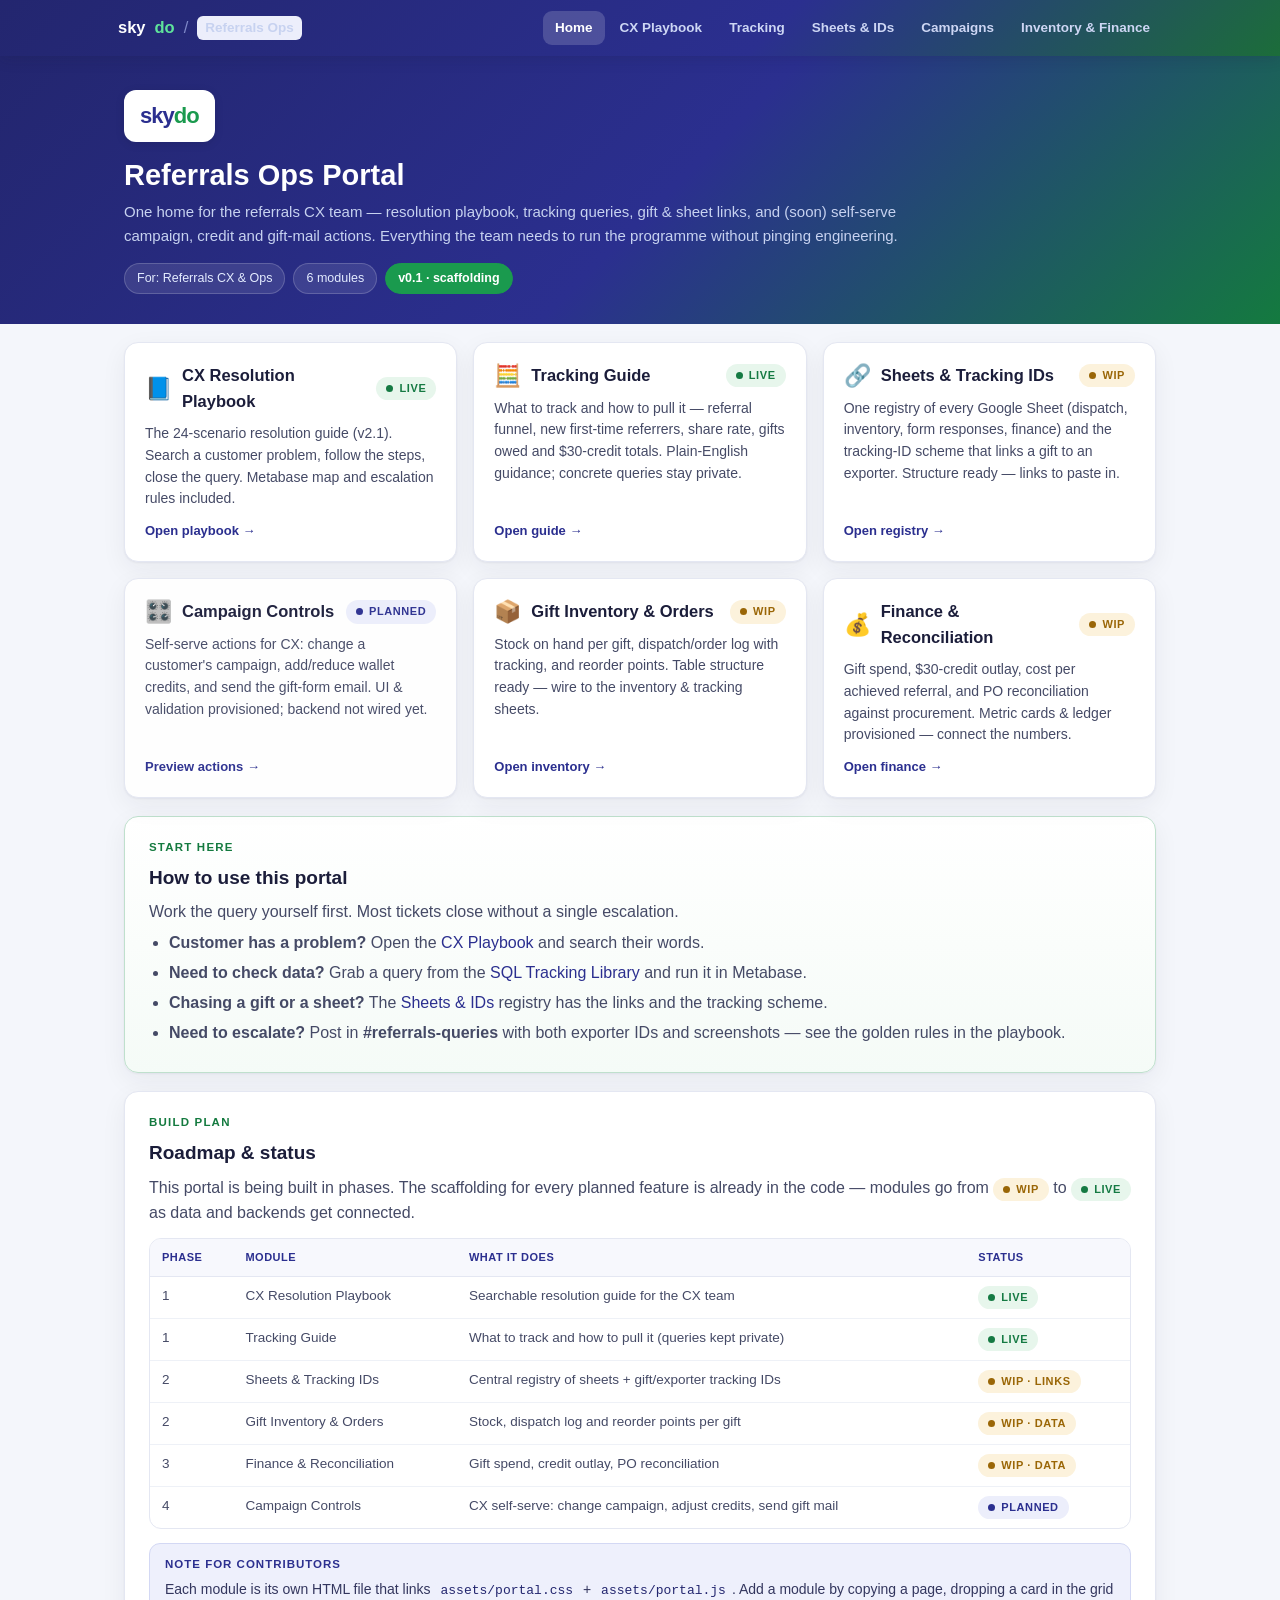
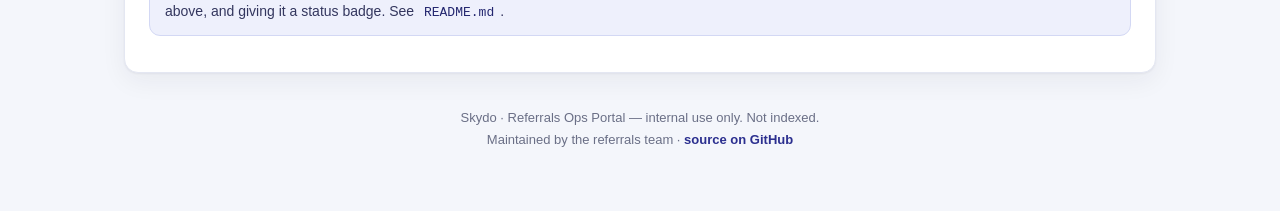
==== commit 993fd40b: "Multi-page ops portal (public-safe) - index.html: portal dashboard (module hub + roadmap) - playbook" ====
--- a/index.html
+++ b/index.html
@@ -5,1093 +5,128 @@
 <meta name="viewport" content="width=device-width, initial-scale=1.0">
 <meta name="robots" content="noindex, nofollow">
 <meta name="referrer" content="no-referrer">
-<title>Skydo Referrals: CX Resolution Portal</title>
-<style>
-  :root{
-    --blue:#2b2f8f; --blue-d:#23266f; --green:#1a9a4e; --green-d:#147a3f;
-    --ink:#1b1d3a; --ink-soft:#454a66; --muted:#6a6f86;
-    --bg:#f4f6fb; --card:#ffffff; --line:#e4e7f2;
-    --ok:#157a43; --ok-bg:#e7f6ec;
-    --warn:#9a6606; --warn-bg:#fcf2dc;
-    --ref:#2b2f8f; --ref-bg:#eceefb;
-    --hi:#fff3a8;
-    --radius:14px;
-    --shadow:0 1px 2px rgba(27,29,58,.05),0 8px 26px rgba(27,29,58,.06);
-  }
-  *{box-sizing:border-box}
-  html{scroll-behavior:smooth}
-  body{margin:0; background:var(--bg); color:var(--ink);
-    font-family:-apple-system,BlinkMacSystemFont,"Segoe UI",Inter,Roboto,Helvetica,Arial,sans-serif;
-    line-height:1.55; -webkit-font-smoothing:antialiased;}
-  a{color:var(--blue); text-decoration:none}
-  a:hover{text-decoration:underline}
-  .wrap{max-width:1080px; margin:0 auto}
-
-  /* ---------- Skydo logo ---------- */
-  .skydo-logo{height:34px; width:auto; display:block}
-  .logo-chip{display:inline-flex; background:#fff; padding:9px 16px; border-radius:12px; box-shadow:0 2px 10px rgba(0,0,0,.10)}
-
-  /* ---------- Header ---------- */
-  header.top{background:linear-gradient(135deg,#23266f 0%,#2b2f8f 52%,#147a3f 100%); color:#eef3ff; padding:30px 24px 28px}
-  header.top h1{margin:18px 0 8px; font-size:29px; line-height:1.18; color:#fff; font-weight:750}
-  header.top p.sub{margin:0; color:#c7d2f0; max-width:760px; font-size:15px}
-  .meta-row{margin-top:16px; display:flex; flex-wrap:wrap; gap:8px}
-  .meta-row .pill{background:rgba(255,255,255,.10); border:1px solid rgba(255,255,255,.18); color:#e4ecff; padding:5px 12px; border-radius:999px; font-size:12.5px}
-  .meta-row .pill.v{background:var(--green); border-color:var(--green); color:#fff; font-weight:700}
-
-  /* ---------- Panels ---------- */
-  main.wrap{padding:24px}
-  .panel{background:var(--card); border:1px solid var(--line); border-radius:var(--radius); box-shadow:var(--shadow); padding:22px 24px; margin:18px 0}
-  .panel h2{margin:0 0 4px; font-size:19px; color:var(--ink)}
-  .panel h2 .kicker{display:block; font-size:11.5px; letter-spacing:1.2px; text-transform:uppercase; color:var(--green-d); margin-bottom:6px; font-weight:700}
-  .panel p.lead{color:var(--ink-soft); margin:8px 0 4px}
-  .panel.gold{border:1.5px solid #bfe0cd; background:linear-gradient(180deg,#ffffff 0%,#f5fbf7 100%)}
-
-  /* ---------- Collapsible details (101 + campaign) ---------- */
-  details.acc{border:1px solid var(--line); border-radius:11px; margin-top:10px; background:#fbfcff; overflow:hidden}
-  details.acc>summary{cursor:pointer; padding:13px 16px; font-weight:650; color:var(--ink); list-style:none; display:flex; align-items:center; gap:10px}
-  details.acc>summary::-webkit-details-marker{display:none}
-  details.acc>summary .tw{color:var(--green); transition:.15s; font-size:13px}
-  details.acc[open]>summary .tw{transform:rotate(90deg)}
-  details.acc[open]>summary{border-bottom:1px solid var(--line); background:#f3f6fd}
-  details.acc .acc-body{padding:14px 18px; color:var(--ink-soft); font-size:14.7px}
-  details.acc .acc-body p{margin:0 0 8px} details.acc .acc-body p:last-child{margin:0}
-  ul.clean{margin:4px 0 0; padding-left:20px} ul.clean li{margin:5px 0; color:var(--ink-soft)}
-  .kw{background:#e8f6ee; color:var(--green-d); border-radius:5px; padding:1px 6px; font-weight:650}
-
-  /* ---------- Flowchart ---------- */
-  .flow{margin:6px 0 2px}
-  .flow .fstep{position:relative; padding:0 0 16px 46px}
-  .flow .fstep:last-child{padding-bottom:0}
-  .flow .fstep::before{content:""; position:absolute; left:15px; top:28px; bottom:-2px; width:2px; background:linear-gradient(var(--blue),var(--green))}
-  .flow .fstep:last-child::before{display:none}
-  .flow .fnum{position:absolute; left:0; top:0; width:31px; height:31px; border-radius:50%; background:var(--blue); color:#fff; font-weight:700; font-size:13px; display:flex; align-items:center; justify-content:center; box-shadow:0 0 0 4px #eef0fc}
-  .flow .fstep:last-child .fnum{background:var(--green); box-shadow:0 0 0 4px #e8f6ee}
-  .flow .ftext{padding-top:5px; font-size:14.7px; color:var(--ink)}
-  .flow .ftext b{color:var(--ink)}
-
-  /* ---------- Metabase / tool box ---------- */
-  .toolbox{background:#f3f6fd; border:1px solid #d9e0f5; border-radius:11px; padding:13px 16px; margin-top:10px; font-size:14.5px; color:var(--ink-soft)}
-  .toolbox a{font-weight:650; word-break:break-all}
-  .toolbox .h{font-weight:800; font-size:11.5px; letter-spacing:.8px; text-transform:uppercase; color:var(--blue); margin-bottom:6px}
-  table.map{width:100%; border-collapse:collapse; margin-top:8px; font-size:14px}
-  table.map th{text-align:left; font-size:11.5px; letter-spacing:.8px; text-transform:uppercase; color:var(--blue); padding:6px 10px; border-bottom:1.5px solid #d9e0f5}
-  table.map td{padding:8px 10px; border-bottom:1px solid #e6eaf7; color:var(--ink-soft); vertical-align:top}
-  table.map td code{background:#eef0fc; color:var(--blue-d); border-radius:5px; padding:1px 6px; font-size:13px}
-
-  /* ---------- Controls / search (enlarged) ---------- */
-  .controls{position:sticky; top:0; z-index:40; background:rgba(244,246,251,.93); backdrop-filter:blur(8px); padding:14px 24px; border-bottom:1px solid var(--line); margin:0 -24px 8px}
-  .controls .cwrap{max-width:1080px; margin:0 auto; display:flex; gap:10px; align-items:center; flex-wrap:wrap}
-  .search{flex:1; min-width:300px; position:relative}
-  .search input{width:100%; padding:18px 48px 18px 52px; border:2px solid var(--line); border-radius:15px; font-size:16.5px; background:#fff; color:var(--ink); box-shadow:0 2px 10px rgba(27,29,58,.05)}
-  .search input:focus{outline:none; border-color:var(--blue); box-shadow:0 0 0 4px rgba(43,47,143,.14)}
-  .search .ic{position:absolute; left:19px; top:19px; color:var(--muted); font-size:18px}
-  .search .clr{position:absolute; right:14px; top:17px; border:none; background:#eef0f6; color:var(--muted); border-radius:50%; width:26px; height:26px; cursor:pointer; line-height:1; display:none}
-  /* suggestions dropdown */
-  #suggest{position:absolute; left:0; right:0; top:66px; background:#fff; border:1px solid var(--line); border-radius:12px; box-shadow:0 12px 34px rgba(27,29,58,.16); overflow:hidden; display:none; z-index:60}
-  #suggest .sg{display:flex; gap:10px; align-items:center; padding:11px 14px; cursor:pointer; font-size:14.5px; color:var(--ink)}
-  #suggest .sg:hover,#suggest .sg.active{background:#f3f6fd}
-  #suggest .sg .sic{color:var(--muted); font-size:13px}
-  #suggest .sg .sid{margin-left:auto; font-size:11px; font-weight:700; color:#fff; background:var(--blue); border-radius:6px; padding:2px 7px; white-space:nowrap}
-  #suggest .sg .sid.map{background:var(--green-d)}
-  .btn{border:1px solid var(--line); background:#fff; color:var(--ink-soft); padding:13px 14px; border-radius:11px; font-size:13.5px; cursor:pointer; font-weight:600}
-  .btn:hover{border-color:var(--blue); color:var(--blue)}
-  .count{font-size:13px; color:var(--muted)}
-
-  /* ---------- TOC tiles (compact) ---------- */
-  .toc{display:grid; grid-template-columns:repeat(auto-fill,minmax(215px,1fr)); gap:7px; margin-top:8px}
-  .toc a{display:flex; align-items:center; gap:9px; padding:8px 11px; border:1px solid var(--line); border-radius:9px; background:#fff; color:var(--ink); font-size:13px; font-weight:600}
-  .toc a:hover{border-color:var(--green); text-decoration:none; background:#f3faf5}
-  .toc a .n{display:inline-flex; align-items:center; justify-content:center; min-width:21px; height:21px; border-radius:6px; background:var(--blue); color:#fff; font-size:11px; font-weight:700}
-  .toc a .ct{margin-left:auto; background:#eef0f6; color:var(--muted); border-radius:999px; padding:0 7px; font-size:11px; font-weight:700}
-
-  /* ---------- Categories & cards ---------- */
-  section.cat{margin:16px 0}
-  .cat-head{display:flex; align-items:center; gap:12px; cursor:pointer; padding:12px 16px; background:linear-gradient(180deg,#2b2f8f,#262a80); color:#fff; border-radius:12px 12px 0 0; user-select:none}
-  .cat-head .num{display:inline-flex; align-items:center; justify-content:center; width:28px; height:28px; border-radius:8px; background:var(--green); color:#fff; font-weight:800; font-size:13px}
-  .cat-head h3{margin:0; font-size:16px; font-weight:700; flex:1}
-  .cat-head .cnt{background:rgba(255,255,255,.14); border:1px solid rgba(255,255,255,.22); padding:2px 10px; border-radius:999px; font-size:12px; color:#e4ecff}
-  .cat-head .chev{transition:.18s; color:#aab6e8}
-  .cat.closed .chev{transform:rotate(-90deg)}
-  .cat-body{border:1px solid var(--line); border-top:none; border-radius:0 0 12px 12px; background:var(--card)}
-  .cat.closed .cat-body{display:none}
-
-  article.faq{border-top:1px solid var(--line)}
-  article.faq:first-child{border-top:none}
-  .faq-q{width:100%; text-align:left; border:none; background:none; cursor:pointer; padding:14px 18px; display:flex; gap:12px; align-items:flex-start; font:inherit; color:var(--ink)}
-  .faq-q:hover{background:#f6f8fe}
-  .faq-q .id{font-size:11.5px; font-weight:800; color:#fff; background:var(--blue); border-radius:6px; padding:3px 7px; margin-top:2px; white-space:nowrap; letter-spacing:.3px}
-  .faq-q .qt{flex:1; font-size:15.5px; font-weight:600; line-height:1.4}
-  .faq-q .chev{color:var(--muted); margin-top:3px; transition:.18s}
-  article.faq.open .faq-q .chev{transform:rotate(90deg)}
-  .faq-a{display:none; padding:2px 20px 20px 20px}
-  article.faq.open .faq-a{display:block}
-
-  .variants{margin:2px 0 14px; display:flex; flex-wrap:wrap; gap:6px}
-  .variants .vlabel{width:100%; font-size:11px; letter-spacing:1px; text-transform:uppercase; color:var(--muted); font-weight:700; margin-bottom:1px}
-  .variants .chip{background:#eef0f6; color:var(--ink-soft); border-radius:999px; padding:3px 11px; font-size:12.5px}
-
-  .block{margin:14px 0}
-  .block .h{font-size:11.5px; letter-spacing:1px; text-transform:uppercase; font-weight:800; color:var(--green-d); margin-bottom:6px; display:flex; align-items:center; gap:7px}
-  .block .h .bar{width:14px; height:2px; background:var(--green); border-radius:2px}
-  .how{background:#f3faf5; border-left:3px solid var(--green); border-radius:0 10px 10px 0; padding:10px 14px; color:var(--ink-soft); font-size:14.5px}
-  ol.steps{margin:0; padding-left:0; counter-reset:s; list-style:none}
-  ol.steps>li{position:relative; padding:7px 0 7px 38px; border-bottom:1px dashed #eef1f7; font-size:14.7px; color:var(--ink)}
-  ol.steps>li:last-child{border-bottom:none}
-  ol.steps>li::before{counter-increment:s; content:counter(s); position:absolute; left:0; top:6px; width:25px; height:25px; background:var(--blue); color:#fff; border-radius:50%; font-size:12.5px; font-weight:700; display:flex; align-items:center; justify-content:center}
-  ol.steps ul{margin:6px 0 2px; padding-left:18px}
-  ol.steps ul li{font-size:14px; color:var(--ink-soft); margin:3px 0}
-
-  .callout{border-radius:11px; padding:12px 15px; font-size:14px; margin:14px 0}
-  .callout.warn{background:var(--warn-bg); border:1px solid #f1d9a6; color:#7a4d05}
-  .callout.warn .h{color:var(--warn)}
-  .callout.idea{background:#eef0fc; border:1px solid #d3d8f4; color:#33365e}
-  .callout.idea .h{color:var(--blue)}
-  .callout.case{background:#f3faf5; border:1px solid #cfead8; color:#2c4a38}
-  .callout.case .h{color:var(--green-d)}
-  .callout .h{font-weight:800; font-size:11.5px; letter-spacing:1px; text-transform:uppercase; margin-bottom:5px}
-
-  .xref{margin-top:12px; font-size:13.5px; color:var(--muted)}
-  .xref a, a.rlink{font-weight:700; background:var(--ref-bg); color:var(--ref); padding:1px 7px; border-radius:6px; margin:0 1px}
-  .xref a:hover, a.rlink:hover{text-decoration:none; background:#dde1f8}
-
-  mark.hl{background:var(--hi); color:inherit; border-radius:3px; padding:0 1px}
-  .noresults{display:none; text-align:center; padding:50px 20px; color:var(--muted)}
-  .noresults b{color:var(--ink); font-size:17px; display:block; margin-bottom:6px}
-
-  footer{max-width:1080px; margin:28px auto 60px; padding:0 24px; color:var(--muted); font-size:13px; text-align:center}
-
-  @media (max-width:640px){
-    header.top h1{font-size:23px}
-    .search input{font-size:16px}
-  }
-</style>
+<title>Referrals Ops Portal — Skydo</title>
+<link rel="stylesheet" href="assets/portal.css">
 </head>
 <body>
 
-<!-- ===================== APP ===================== -->
-<div id="app">
+<!-- ===================== TOP NAV ===================== -->
+<nav class="portal-nav">
+  <div class="pn-wrap">
+    <a class="pn-brand" href="index.html">
+      <span class="a">sky</span><span class="b">do</span>
+      <span class="sep">/</span><span class="tag">Referrals Ops</span>
+    </a>
+    <div class="pn-links">
+      <a href="index.html">Home</a>
+      <a href="playbook.html">CX Playbook</a>
+      <a href="sql-tracking.html">Tracking</a>
+      <a href="sheets-and-ids.html">Sheets &amp; IDs</a>
+      <a href="campaigns.html">Campaigns</a>
+      <a href="inventory.html">Inventory &amp; Finance</a>
+    </div>
+  </div>
+</nav>
 
-<header class="top">
+<!-- ===================== HERO ===================== -->
+<header class="ops-hero">
   <div class="wrap">
     <span class="logo-chip">
-<img class="skydo-logo" src="https://www.skydo.com/_next/static/media/primary-logo.e5ea77f3.svg" alt="Skydo" onerror="this.style.display='none';var fb=document.getElementById('logoFallback');if(fb)fb.style.display='inline';">
-      <span id="logoFallback" style="display:none;font-weight:800;font-size:23px;letter-spacing:-1px"><span style="color:#2b2f8f">sky</span><span style="color:#1a9a4e">do</span></span>
+      <img class="skydo-logo" src="https://www.skydo.com/_next/static/media/primary-logo.e5ea77f3.svg" alt="Skydo" onerror="this.style.display='none';var fb=document.getElementById('logoFallback');if(fb)fb.style.display='inline';">
+      <span id="logoFallback" style="display:none;font-weight:800;font-size:22px;letter-spacing:-1px"><span style="color:#2b2f8f">sky</span><span style="color:#1a9a4e">do</span></span>
     </span>
-    <h1>Skydo Referrals: CX Resolution Portal</h1>
-    <p class="sub">Type the problem in the search bar, follow the steps, and close the query yourself. Escalate only when nothing here answers it.</p>
+    <h1>Referrals Ops Portal</h1>
+    <p class="sub">One home for the referrals CX team — resolution playbook, tracking queries, gift &amp; sheet links, and (soon) self-serve campaign, credit and gift-mail actions. Everything the team needs to run the programme without pinging engineering.</p>
     <div class="meta-row">
-      <span class="pill">For: Customer Experience team</span>
-      <span class="pill">24 scenarios across 7 topics</span>
-      <span class="pill v">Version 2.1</span>
+      <span class="pill">For: Referrals CX &amp; Ops</span>
+      <span class="pill">6 modules</span>
+      <span class="pill v">v0.1 · scaffolding</span>
     </div>
   </div>
 </header>
 
 <main class="wrap">
 
-  <!-- PROGRAMME 101 -->
-  <div class="panel" id="p101">
-    <h2><span class="kicker">The Mechanics</span>Programme 101</h2>
-    <p class="lead">How the referrals programme works, start to finish.</p>
+  <!-- MODULE GRID -->
+  <div class="mod-grid">
 
-    <details class="acc" open>
-      <summary><span class="tw">&#9656;</span> How a referral works</summary>
-      <div class="acc-body">
-        <div class="flow">
-          <div class="fstep"><span class="fnum">1</span><div class="ftext">The referrer shares their <b>referral link</b> with someone who gets paid from abroad.</div></div>
-          <div class="fstep"><span class="fnum">2</span><div class="ftext">The referee signs up on Skydo <b>using the link</b>. The link connects the referral on its own. No link? The referral can still be <b>reattributed</b> later (see R2.1).</div></div>
-          <div class="fstep"><span class="fnum">3</span><div class="ftext">The referee finishes onboarding and KYC.</div></div>
-          <div class="fstep"><span class="fnum">4</span><div class="ftext">The referee <b>receives their first international payment</b> on Skydo.</div></div>
-          <div class="fstep"><span class="fnum">5</span><div class="ftext">The referrer gets an <b>email with a Google form</b>.</div></div>
-          <div class="fstep"><span class="fnum">6</span><div class="ftext">The referrer fills in their <b>address</b> in the form.</div></div>
-          <div class="fstep"><span class="fnum">7</span><div class="ftext">The gift ships and arrives in <b>5 to 7 days</b>.</div></div>
-        </div>
-      </div>
-    </details>
+    <a class="mod-card" href="playbook.html">
+      <div class="row1"><span class="ic">📘</span><h3>CX Resolution Playbook</h3><span class="status live">Live</span></div>
+      <p>The 24-scenario resolution guide (v2.1). Search a customer problem, follow the steps, close the query. Metabase map and escalation rules included.</p>
+      <span class="go">Open playbook →</span>
+    </a>
 
-    <details class="acc"><summary><span class="tw">&#9656;</span> Referrals are reattributed</summary>
-      <div class="acc-body">
-        <p>Attribution can be fixed. If a referee signed up without the link, or under the wrong link, verify the claim and raise it (see R2.1). The referral is then moved to the right referrer.</p>
-        <p>The reward still follows the normal rules. Most important one: a referral made <b>before the referrer's activation</b> earns $30, not the gift (see R1.3).</p>
-      </div></details>
+    <a class="mod-card" href="sql-tracking.html">
+      <div class="row1"><span class="ic">🧮</span><h3>Tracking Guide</h3><span class="status live">Live</span></div>
+      <p>What to track and how to pull it — referral funnel, new first-time referrers, share rate, gifts owed and $30-credit totals. Plain-English guidance; concrete queries stay private.</p>
+      <span class="go">Open guide →</span>
+    </a>
 
-    <details class="acc"><summary><span class="tw">&#9656;</span> What the referee gets</summary>
-      <div class="acc-body"><p>$30 in their Skydo wallet. It lands once they finish onboarding, and shows in the wallet right away.</p></div></details>
+    <a class="mod-card" href="sheets-and-ids.html">
+      <div class="row1"><span class="ic">🔗</span><h3>Sheets &amp; Tracking IDs</h3><span class="status wip">WIP</span></div>
+      <p>One registry of every Google Sheet (dispatch, inventory, form responses, finance) and the tracking-ID scheme that links a gift to an exporter. Structure ready — links to paste in.</p>
+      <span class="go">Open registry →</span>
+    </a>
 
-    <details class="acc"><summary><span class="tw">&#9656;</span> What the referrer gets</summary>
-      <div class="acc-body"><p>The gift of the campaign they referred under. It is sent after the referee receives their first payment.</p></div></details>
+    <a class="mod-card soon" href="campaigns.html">
+      <div class="row1"><span class="ic">🎛️</span><h3>Campaign Controls</h3><span class="status planned">Planned</span></div>
+      <p>Self-serve actions for CX: change a customer's campaign, add/reduce wallet credits, and send the gift-form email. UI &amp; validation provisioned; backend not wired yet.</p>
+      <span class="go">Preview actions →</span>
+    </a>
 
-    <details class="acc"><summary><span class="tw">&#9656;</span> One gift per campaign</summary>
-      <div class="acc-body">
-        <ul class="clean">
-          <li>One gift per campaign (per month).</li>
-          <li>More than one referral in a month? The gift goes to the first successful one.</li>
-          <li>Every referral after that earns $30 in the wallet.</li>
-          <li>It resets next month, so the gift can be earned again.</li>
-        </ul>
-      </div></details>
+    <a class="mod-card" href="inventory.html">
+      <div class="row1"><span class="ic">📦</span><h3>Gift Inventory &amp; Orders</h3><span class="status wip">WIP</span></div>
+      <p>Stock on hand per gift, dispatch/order log with tracking, and reorder points. Table structure ready — wire to the inventory &amp; tracking sheets.</p>
+      <span class="go">Open inventory →</span>
+    </a>
 
-    <details class="acc"><summary><span class="tw">&#9656;</span> Which campaign's gift applies</summary>
-      <div class="acc-body"><p>The gift is set by the campaign the customer <b>referred under</b>. It does not change when a new campaign starts. Referred in June, referee paid in July? The June gift applies. Check any customer's campaign in Metabase (map below).</p></div></details>
+    <a class="mod-card" href="inventory.html#finance">
+      <div class="row1"><span class="ic">💰</span><h3>Finance &amp; Reconciliation</h3><span class="status wip">WIP</span></div>
+      <p>Gift spend, $30-credit outlay, cost per achieved referral, and PO reconciliation against procurement. Metric cards &amp; ledger provisioned — connect the numbers.</p>
+      <span class="go">Open finance →</span>
+    </a>
 
-    <details class="acc"><summary><span class="tw">&#9656;</span> How the system records it</summary>
-      <div class="acc-body">
-        <ul class="clean">
-          <li>A referral has three states: <span class="kw">SIGNUP_COMPLETE</span> &rarr; <span class="kw">ONBOARDING_COMPLETE</span> &rarr; <span class="kw">ACHIEVED</span>.</li>
-          <li><b>Onboarding date</b> = the first entry in <code>cc_account</code>.</li>
-          <li><b>Activation date</b> = the first successful payment (<span class="kw">EXPORTER_SUCCESS</span> in the transaction table).</li>
-          <li>Referred <b>before activation</b> = $30, not the gift. This one rule explains most "wrong reward" complaints (see R1.3).</li>
-        </ul>
-      </div></details>
-
-    <details class="acc"><summary><span class="tw">&#9656;</span> Tracking</summary>
-      <div class="acc-body"><p>Customers see every referral and its status in the <span class="kw">referrals section</span> of their <span class="kw">Skydo dashboard</span>.</p></div></details>
-
-    <details class="acc"><summary><span class="tw">&#9656;</span> Who can be referred</summary>
-      <div class="acc-body"><p>Anyone who gets paid from abroad and will use Skydo for it. Someone just starting out? A contract with a foreign client works as proof.</p></div></details>
   </div>
 
-  <!-- CAMPAIGN & ELIGIBILITY -->
-  <div class="panel" id="campaign">
-    <h2><span class="kicker">Current Campaign</span>Gift &amp; eligibility (July 2026)</h2>
-    <p class="lead">This month's gift: <b>Daily Objects Loop Powerbank</b>. The gift and rules change every month. Always check the customer's own campaign before promising anything.</p>
-
-    <div class="toolbox">
-      <div class="h">Check a customer's campaign (Metabase)</div>
-      Open the referral campaign tool: <a href="http://analytics.skydo.com/public/question/3ccd87c1-ca77-40d2-9820-2e5fd95522ee" target="_blank" rel="noopener noreferrer">analytics.skydo.com referral campaign question</a>. Enter the customer's <b>exporter_id</b> and press enter. You will see all their referral details, including their active campaign.
-    </div>
-
-    <details class="acc" open><summary><span class="tw">&#9656;</span> July 2026 eligibility rules</summary>
-      <div class="acc-body">
-        <ul class="clean">
-          <li><b>Activated before 15 June:</b> Powerbank on their first referral who signs up in July.</li>
-          <li><b>Multiple referrals in July:</b> Powerbank for the first, $30 for each one after.</li>
-          <li><b>15-day activation window:</b> refer within 15 days of activating and the gift is an Amazon Alexa.</li>
-        </ul>
-        <p style="margin-top:8px"><b>Always confirm in Metabase</b> which campaign and gift apply to this customer before you commit.</p>
-      </div></details>
-
-    <details class="acc"><summary><span class="tw">&#9656;</span> Campaign ID reference</summary>
-      <div class="acc-body">
-        <ul class="clean">
-          <li>June 2026 Coffee Machine campaign = <b>campaign ID 23</b>. The one before it was ID 16.</li>
-          <li>All campaign IDs live in the <code>referral_campaign</code> table. Check there before quoting a gift or raising a change.</li>
-          <li>The campaign ID also tells you whether a renewed gift-form email went out (see R6.1).</li>
-        </ul>
-      </div></details>
-
-    <details class="acc"><summary><span class="tw">&#9656;</span> Where the edge cases live</summary>
-      <div class="acc-body">
-        <ul class="clean">
-          <li>Customer wants a different reward: swap steps in R1.1.</li>
-          <li>Referral missing or credited to the wrong person: reattribution steps in R2.1.</li>
-          <li>"Gift achieved" but nothing arrived: form and delivery checks in R3.1.</li>
-        </ul>
-      </div></details>
+  <!-- START HERE -->
+  <div class="panel gold">
+    <h2><span class="kicker">Start Here</span>How to use this portal</h2>
+    <p class="lead">Work the query yourself first. Most tickets close without a single escalation.</p>
+    <ul class="clean">
+      <li><b>Customer has a problem?</b> Open the <a href="playbook.html">CX Playbook</a> and search their words.</li>
+      <li><b>Need to check data?</b> Grab a query from the <a href="sql-tracking.html">SQL Tracking Library</a> and run it in Metabase.</li>
+      <li><b>Chasing a gift or a sheet?</b> The <a href="sheets-and-ids.html">Sheets &amp; IDs</a> registry has the links and the tracking scheme.</li>
+      <li><b>Need to escalate?</b> Post in <b>#referrals-queries</b> with both exporter IDs and screenshots — see the golden rules in the playbook.</li>
+    </ul>
   </div>
 
-  <!-- GOLDEN RULES -->
-  <div class="panel gold" id="rules">
-    <h2><span class="kicker">Work The Query Yourself First</span>Golden rules before you escalate</h2>
-    <p class="lead">Six steps, in order. They close most queries without a single ping to the referrals team.</p>
-
-    <div class="flow" style="margin-top:14px">
-      <div class="fstep"><span class="fnum">1</span><div class="ftext"><b>Search this portal.</b> Type the customer's words below. Every scenario has steps to follow.</div></div>
-      <div class="fstep"><span class="fnum">2</span><div class="ftext"><b>Look up the data in Metabase.</b> Use the map below to find IDs, campaigns, states, and the reward ledger. The data explains most "wrong reward" complaints.</div></div>
-      <div class="fstep"><span class="fnum">3</span><div class="ftext"><b>Get both exporter IDs for any reward change.</b> The change is made on the <b>referee's</b> account, so the referee's exporter ID must be in your very first message, before approval. Without it, the thread stalls.</div></div>
-      <div class="fstep"><span class="fnum">4</span><div class="ftext"><b>Check emails before promising them.</b> The gift-form email is sent <b>by hand</b>. Changing the campaign ID does not send it. Check the ID to know the status (see R6.1), and confirm the mail was really sent before telling the customer.</div></div>
-      <div class="fstep"><span class="fnum">5</span><div class="ftext"><b>Send non-referral credits elsewhere.</b> Promotional credits (like a $20 credit with an expiry mail) belong to other campaigns. Route them to that campaign's owner, and keep them out of the referrals channel (see R4.3).</div></div>
-      <div class="fstep"><span class="fnum">6</span><div class="ftext"><b>Escalate with everything in one message.</b> Post in <b>#referrals-queries</b> only after steps 1 to 5, with: referrer exporter ID, referee exporter ID, the exact ask, the customer's reason, and screenshots. Tag TechOps only for ledger or campaign ID changes. Go to Atishay or Noyonica last, and only when this portal has no answer.</div></div>
-    </div>
-
-    <div class="toolbox" style="margin-top:16px">
-      <div class="h">Metabase map: where to find what</div>
-      <table class="map">
-        <tr><th>You need</th><th>Go to</th><th>Notes</th></tr>
-        <tr><td><b>Exporter ID</b> / the referral itself</td><td><code>referral_relation</code></td><td>One row per referral: referrer, referee, date, state, campaign ID. Skip rows with a blank referrer.</td></tr>
-        <tr><td><b>Exporter email</b></td><td><code>exporter_user</code></td><td>Email is in <code>email_address</code>.</td></tr>
-        <tr><td><b>Campaign ID</b> and gift details</td><td><code>referral_campaign</code></td><td>One row per campaign. June Coffee Machine = ID 23.</td></tr>
-        <tr><td>Referral <b>timing and history</b></td><td><code>aud_referral_relation</code></td><td>The history table. Use it for "when did they refer" and missed-window checks.</td></tr>
-        <tr><td><b>Onboarding date</b></td><td><code>cc_account</code></td><td>The first entry is the onboarding date.</td></tr>
-        <tr><td><b>Activation date</b></td><td>transaction table</td><td>The first <code>EXPORTER_SUCCESS</code> row. Referred before activation = $30, not the gift.</td></tr>
+  <!-- ROADMAP -->
+  <div class="panel">
+    <h2><span class="kicker">Build Plan</span>Roadmap &amp; status</h2>
+    <p class="lead">This portal is being built in phases. The scaffolding for every planned feature is already in the code — modules go from <span class="status wip">WIP</span> to <span class="status live">Live</span> as data and backends get connected.</p>
+    <div class="tbl-scroll">
+      <table class="data">
+        <thead><tr><th>Phase</th><th>Module</th><th>What it does</th><th>Status</th></tr></thead>
+        <tbody>
+          <tr><td>1</td><td>CX Resolution Playbook</td><td>Searchable resolution guide for the CX team</td><td><span class="status live">Live</span></td></tr>
+          <tr><td>1</td><td>Tracking Guide</td><td>What to track and how to pull it (queries kept private)</td><td><span class="status live">Live</span></td></tr>
+          <tr><td>2</td><td>Sheets &amp; Tracking IDs</td><td>Central registry of sheets + gift/exporter tracking IDs</td><td><span class="status wip">WIP · links</span></td></tr>
+          <tr><td>2</td><td>Gift Inventory &amp; Orders</td><td>Stock, dispatch log and reorder points per gift</td><td><span class="status wip">WIP · data</span></td></tr>
+          <tr><td>3</td><td>Finance &amp; Reconciliation</td><td>Gift spend, credit outlay, PO reconciliation</td><td><span class="status wip">WIP · data</span></td></tr>
+          <tr><td>4</td><td>Campaign Controls</td><td>CX self-serve: change campaign, adjust credits, send gift mail</td><td><span class="status planned">Planned</span></td></tr>
+        </tbody>
       </table>
     </div>
-
-    <div class="callout warn"><div class="h">The one rule that unblocks TechOps</div>Every reward or campaign change request must name the <b>referee's exporter ID</b> in the query itself, even before approval. The referrer's ID alone is not enough. The reward ledger sits on the referee's account.</div>
-  </div>
-
-  <!-- CONTROLS -->
-  <div class="controls">
-    <div class="cwrap">
-      <div class="search">
-        <span class="ic">&#128269;</span>
-        <input id="q" type="text" placeholder='Search anything: "wants $30 instead of gift", where to find exporter ID, no tracking' autocomplete="off" spellcheck="false">
-        <button class="clr" id="clr" title="Clear">&#10005;</button>
-        <div id="suggest"></div>
-      </div>
-      <button class="btn" id="expandAll">Expand all</button>
-      <button class="btn" id="collapseAll">Collapse all</button>
-      <span class="count" id="count"></span>
-    </div>
-  </div>
-
-  <!-- TOC -->
-  <nav class="toc" id="toc">
-    <a href="#cat-1"><span class="n">1</span> Reward swaps &amp; exceptions<span class="ct">4</span></a>
-    <a href="#cat-2"><span class="n">2</span> Attribution &amp; reattribution<span class="ct">5</span></a>
-    <a href="#cat-3"><span class="n">3</span> Gift delivery &amp; tracking<span class="ct">4</span></a>
-    <a href="#cat-4"><span class="n">4</span> The $30 wallet credit<span class="ct">3</span></a>
-    <a href="#cat-5"><span class="n">5</span> Qualification &amp; status<span class="ct">4</span></a>
-    <a href="#cat-6"><span class="n">6</span> Emails &amp; the Google form<span class="ct">2</span></a>
-    <a href="#cat-7"><span class="n">7</span> Escalation &amp; tricky conversations<span class="ct">2</span></a>
-  </nav>
-
-  <div class="noresults" id="noresults"><b>No matches found</b>Try fewer or simpler words. For "where do I find X" questions, use the Metabase map in the golden rules panel above.</div>
-
-  <div id="faqs">
-  <!-- ============ CATEGORY 1 ============ -->
-  <section class="cat" id="cat-1">
-    <div class="cat-head"><span class="num">1</span><h3>Reward swaps &amp; exceptions</h3><span class="cnt">4</span><span class="chev">&#9662;</span></div>
-    <div class="cat-body">
-
-      <article class="faq" id="R1.1">
-        <button class="faq-q"><span class="id">R1.1</span><span class="qt">Customer wants $30 instead of the campaign gift, or the gift instead of $30</span><span class="chev">&#9656;</span></button>
-        <div class="faq-a">
-          <div class="variants"><span class="vlabel">Also logged as</span><span class="chip">wants coffee machine not 30 USD</span><span class="chip">wants cash instead of the powerbank</span><span class="chip">swap the reward</span><span class="chip">gift not useful for the customer</span></div>
-          <div class="block"><div class="h"><span class="bar"></span>How it works</div><div class="how">Yes, the reward can be swapped, case by case. Every swap follows the same path: reason, then approval, then TechOps updates the ledger, then the customer gets an email. TechOps makes the change on the referee's account, so the referee's exporter ID is needed from the start.</div></div>
-          <div class="block"><div class="h"><span class="bar"></span>Handle it</div><ol class="steps">
-            <li>Ask the customer <b>why</b> they want the other reward. Approval depends on the reason (for example: the gift is not useful to them, or they got the campaign email and expected that gift).</li>
-            <li>Get <b>both exporter IDs</b>: referrer and referee. Put the referee's ID in your first message.</li>
-            <li>Post in #referrals-queries with both IDs, the swap asked for, and the reason.</li>
-            <li>Once approved, TechOps updates the referee's ledger (and the campaign ID if needed).</li>
-            <li>Check the change in Metabase, then make sure the <b>email to the customer goes out</b>. This email is sent by hand (see R6.1).</li>
-          </ol></div>
-          <div class="callout case"><div class="h">Real cases</div>Exp 171186 wanted $30 because the coffee machine was of no use to him. Approved once the reason was shared, ledger updated on referee 219204. Exp 175899 wanted the coffee machine because he got the June campaign email. Approved, ledger updated on referee 217131, email sent. Both threads lost half a day waiting for the referee ID. Collect it upfront.</div>
-          <div class="xref">Related: R6.1 R7.1 R1.3</div>
-        </div>
-      </article>
-
-      <article class="faq" id="R1.2">
-        <button class="faq-q"><span class="id">R1.2</span><span class="qt">Customer missed the campaign window by hours or days and asks for an exception</span><span class="chev">&#9656;</span></button>
-        <div class="faq-a">
-          <div class="variants"><span class="vlabel">Also logged as</span><span class="chip">missed qualification by a few hours</span><span class="chip">one time exception request</span><span class="chip">saw the campaign banner but referred late</span></div>
-          <div class="block"><div class="h"><span class="bar"></span>How it works</div><div class="how">A one-time exception can be approved when the miss is small and the case is genuine. If approved: the referee's $30 is removed from the ledger, the campaign ID is set to the gift campaign, and the form email is sent by hand.</div></div>
-          <div class="block"><div class="h"><span class="bar"></span>Handle it</div><ol class="steps">
-            <li>Check the timing in <code>aud_referral_relation</code>: when did they refer versus when the campaign window closed.</li>
-            <li>Confirm the customer really saw the campaign (dashboard banner or email). Take a screenshot.</li>
-            <li>Post in #referrals-queries with both exporter IDs, the timing proof, and the ask. Frame it as a one-time exception.</li>
-            <li>If approved: TechOps removes the $30 from the <b>referee's</b> ledger and changes the campaign ID.</li>
-            <li>The form email does <b>not</b> go out on its own after the ID change. Make sure it is sent by hand, then confirm with the customer (see R6.1).</li>
-          </ol></div>
-          <div class="callout case"><div class="h">Real case</div>Exp 205 missed the Coffee Machine window by a few hours after seeing the dashboard banner. Approved as a one-time exception: $30 removed from referee 212529, campaign ID set to 23. The form email did not fire on its own and was sent by hand a day later. Check the email step every time.</div>
-          <div class="xref">Related: R6.1 R1.1 R7.1</div>
-        </div>
-      </article>
-
-      <article class="faq" id="R1.3">
-        <button class="faq-q"><span class="id">R1.3</span><span class="qt">Customer says they were shown one reward but received another</span><span class="chev">&#9656;</span></button>
-        <div class="faq-a">
-          <div class="variants"><span class="vlabel">Also logged as</span><span class="chip">saw coffee machine but got 30 dollars</span><span class="chip">got credit instead of the gift</span><span class="chip">wrong reward delivered</span></div>
-          <div class="block"><div class="h"><span class="bar"></span>How it works</div><div class="how">Two checks explain almost every "wrong reward" complaint. One: the reward ledger. The right reward may already be there. Two: activation timing. A referral made before the referrer's activation earns $30, not the gift. That is by design.</div></div>
-          <div class="block"><div class="h"><span class="bar"></span>Handle it</div><ol class="steps">
-            <li>Open the <b>reward ledger</b> for the referee's exporter ID first. If the right reward is already there, share the proof and close the query.</li>
-            <li>Compare the <b>activation date</b> (first EXPORTER_SUCCESS payment) with the referral date in <code>referral_relation</code>. Referred before activation = $30 by design. Explain this to the customer.</li>
-            <li>Ask where the customer saw the gift (banner or email). The banner shows the live campaign, and their own eligibility can differ.</li>
-            <li>Only if the data really shows a mistake, post in #referrals-queries as a possible logic issue, with both exporter IDs and screenshots.</li>
-          </ol></div>
-          <div class="callout case"><div class="h">Real cases</div>Exp 96995 reported getting $30 when a power bank was due. The ledger showed the power bank was already delivered to referee 190526, so the query closed with proof. Exp 199071 referred his own other account (referee 210259) and expected the coffee machine. His account activated on 29 May and the referral came before activation, so $30 was correct.</div>
-          <div class="xref">Related: R2.3 R1.1 R5.1</div>
-        </div>
-      </article>
-
-      <article class="faq" id="R1.4">
-        <button class="faq-q"><span class="id">R1.4</span><span class="qt">Customer wants a different campaign's gift, or asks to hold a change already in motion</span><span class="chev">&#9656;</span></button>
-        <div class="faq-a">
-          <div class="variants"><span class="vlabel">Also logged as</span><span class="chip">wants last month's gift</span><span class="chip">the gift changed on the customer</span><span class="chip">hold the campaign change</span></div>
-          <div class="block"><div class="h"><span class="bar"></span>How it works</div><div class="how">The gift is set by the campaign the customer referred under, and it does not change when a new campaign starts. A cross-campaign request is an exception, and it follows the same path as a swap (R1.1). If the referrals owner is already talking to the customer, hold any change until they confirm.</div></div>
-          <div class="block"><div class="h"><span class="bar"></span>Handle it</div><ol class="steps">
-            <li>Check the customer's campaign in Metabase first. The referred-under campaign is the default answer.</li>
-            <li>Explain warmly: the gift on offer when they referred is the gift they get.</li>
-            <li>If they push for another campaign's gift, treat it as a swap and follow R1.1 in full, with both exporter IDs and the reason.</li>
-            <li>Before acting, read the thread. If the referrals owner asked to hold a change, wait for their go-ahead.</li>
-          </ol></div>
-          <div class="callout case"><div class="h">Real case</div>Exp 206407 had a campaign ID change from 16 to 23 raised to grant the coffee machine. The referrals owner was in direct touch with the customer and asked for the change to be held. Always scan the thread before pushing a change through.</div>
-          <div class="xref">Related: R1.1 R6.1</div>
-        </div>
-      </article>
-
-    </div>
-  </section>
-
-  <!-- ============ CATEGORY 2 ============ -->
-  <section class="cat" id="cat-2">
-    <div class="cat-head"><span class="num">2</span><h3>Attribution &amp; reattribution</h3><span class="cnt">5</span><span class="chev">&#9662;</span></div>
-    <div class="cat-body">
-
-      <article class="faq" id="R2.1">
-        <button class="faq-q"><span class="id">R2.1</span><span class="qt">Referral is not attributed: the referee signed up without the link, or after the fact</span><span class="chev">&#9656;</span></button>
-        <div class="faq-a">
-          <div class="variants"><span class="vlabel">Also logged as</span><span class="chip">reattribute the referral</span><span class="chip">friend signed up directly</span><span class="chip">referral missing from the dashboard</span><span class="chip">attribute this referral</span><span class="chip">add the referral code later</span></div>
-          <div class="block"><div class="h"><span class="bar"></span>How it works</div><div class="how">Referrals are reattributed. The link connects a referral on its own, and when the link was skipped or missed, the referral can still be attributed to the right referrer after a quick check. The reward then follows the normal rules, including the activation-timing rule in R1.3.</div></div>
-          <div class="block"><div class="h"><span class="bar"></span>Handle it</div><ol class="steps">
-            <li>Confirm the claim: who referred whom, and how the referee signed up. Get the referee's account email so you can find them in <code>exporter_user</code>.</li>
-            <li>Pull both exporter IDs from <code>referral_relation</code> and check whether a referral row already exists for the referee.</li>
-            <li>Post the reattribution in #referrals-queries with both exporter IDs and the proof it is a genuine referral.</li>
-            <li>Once attributed, check which reward applies (activation timing, see R1.3) and set the customer's expectation.</li>
-            <li>Tell the customer what was done and what happens next. Do not promise a specific gift before the checks are done.</li>
-          </ol></div>
-          <div class="callout case"><div class="h">Real case</div>Exp 96995 had his referral attributed after the fact. The reward was then verified against the ledger. Reattribution and reward check are two separate steps. Finish both.</div>
-          <div class="xref">Related: R1.3 R7.1 R2.5</div>
-        </div>
-      </article>
-
-      <article class="faq" id="R2.2">
-        <button class="faq-q"><span class="id">R2.2</span><span class="qt">Referee used the wrong link, or two customers claim the same referee</span><span class="chev">&#9656;</span></button>
-        <div class="faq-a">
-          <div class="variants"><span class="vlabel">Also logged as</span><span class="chip">wrong referral code used</span><span class="chip">credit went to the wrong referrer</span><span class="chip">duplicate referral claim</span></div>
-          <div class="block"><div class="h"><span class="bar"></span>How it works</div><div class="how">The link used at sign-up decides the default credit. When a real mistake is verified (the referee confirms who actually referred them), the referral can be moved to the right referrer, same process as R2.1.</div></div>
-          <div class="block"><div class="h"><span class="bar"></span>Handle it</div><ol class="steps">
-            <li>Check <code>referral_relation</code>: who is recorded as the referrer for this referee.</li>
-            <li>If the record matches the claim, nothing to change. Share what the record shows.</li>
-            <li>If a real mistake is verified, raise a reattribution with both exporter IDs, the referee's confirmation, and the proof.</li>
-            <li>Keep both sides informed of the outcome.</li>
-          </ol></div>
-          <div class="xref">Related: R2.1 R2.4</div>
-        </div>
-      </article>
-
-      <article class="faq" id="R2.3">
-        <button class="faq-q"><span class="id">R2.3</span><span class="qt">Customer referred their own second account or business</span><span class="chev">&#9656;</span></button>
-        <div class="faq-a">
-          <div class="variants"><span class="vlabel">Also logged as</span><span class="chip">self referral</span><span class="chip">referred my other account</span><span class="chip">refer companies the customer owns</span></div>
-          <div class="block"><div class="h"><span class="bar"></span>How it works</div><div class="how">A registered business is a separate entity, so a customer can refer their own registered business if it gets paid from abroad and will use Skydo. Referring their own second personal, freelancer, or sole proprietor account is not allowed. It is the same person. Even for a valid self-referral, the reward follows activation timing (see R1.3).</div></div>
-          <div class="block"><div class="h"><span class="bar"></span>Handle it</div><ol class="steps">
-            <li>Ask what the second account is: a registered business, or another personal account.</li>
-            <li>Registered business that gets paid from abroad: allowed. Treat it like any referral.</li>
-            <li>Second personal account of the same person: explain it does not qualify.</li>
-            <li>If the referral is valid but the reward looks wrong, run the R1.3 checks before escalating. Referred before activation = $30, even during a gift campaign.</li>
-          </ol></div>
-          <div class="callout case"><div class="h">Real case</div>Exp 199071 referred his other account (210259) and expected the coffee machine. The account activated on 29 May and the referral came before activation, so $30 was correct. The data closed the query in one reply.</div>
-          <div class="xref">Related: R1.3 R5.4</div>
-        </div>
-      </article>
-
-      <article class="faq" id="R2.4">
-        <button class="faq-q"><span class="id">R2.4</span><span class="qt">Referee was already talking to Sales; customer asks who gets the credit</span><span class="chev">&#9656;</span></button>
-        <div class="faq-a">
-          <div class="variants"><span class="vlabel">Also logged as</span><span class="chip">sales was already in touch with the referee</span><span class="chip">existing lead got referred</span><span class="chip">does sales contact block the referral</span></div>
-          <div class="block"><div class="h"><span class="bar"></span>How it works</div><div class="how">Sales contact does not block a referral. If the referee signs up through the link (or the referral is verified and attributed), the referrer gets the credit.</div></div>
-          <div class="block"><div class="h"><span class="bar"></span>Handle it</div><ol class="steps">
-            <li>Reassure the referrer: sales contact does not override their referral.</li>
-            <li>Confirm the sign-up route. Link used: credit is automatic. No link: follow the reattribution steps in R2.1.</li>
-          </ol></div>
-          <div class="xref">Related: R2.1 R2.2</div>
-        </div>
-      </article>
-
-      <article class="faq" id="R2.5">
-        <button class="faq-q"><span class="id">R2.5</span><span class="qt">Customer insists the referee used their link but the records disagree</span><span class="chev">&#9656;</span></button>
-        <div class="faq-a">
-          <div class="variants"><span class="vlabel">Also logged as</span><span class="chip">records say the customer did not refer them</span><span class="chip">credit dispute with proof</span><span class="chip">they used my link but I am not credited</span></div>
-          <div class="block"><div class="h"><span class="bar"></span>How it works</div><div class="how">The referral record is the source of truth, and it can be corrected. Check the record first. If the claim checks out against proof, reattribute. If the record shows a different link, share the proof politely.</div></div>
-          <div class="block"><div class="h"><span class="bar"></span>Handle it</div><ol class="steps">
-            <li>Look up the referee in <code>referral_relation</code> and read the recorded referrer and state.</li>
-            <li>Record matches the claim: fix anything downstream (reward, status) and update the customer with a timeline.</li>
-            <li>Record does not match: ask the referee to confirm who referred them. A confirmed claim supports a reattribution (see R2.1).</li>
-            <li>Dispute still stands: share what the records show, with proof, and close respectfully.</li>
-          </ol></div>
-          <div class="xref">Related: R2.1 R2.2</div>
-        </div>
-      </article>
-
-    </div>
-  </section>
-
-  <!-- ============ CATEGORY 3 ============ -->
-  <section class="cat" id="cat-3">
-    <div class="cat-head"><span class="num">3</span><h3>Gift delivery &amp; tracking</h3><span class="cnt">4</span><span class="chev">&#9662;</span></div>
-    <div class="cat-body">
-
-      <article class="faq" id="R3.1">
-        <button class="faq-q"><span class="id">R3.1</span><span class="qt">"Gift achieved" on the dashboard but nothing has arrived</span><span class="chev">&#9656;</span></button>
-        <div class="faq-a">
-          <div class="variants"><span class="vlabel">Also logged as</span><span class="chip">customer waiting for the gift</span><span class="chip">gift achieved but not delivered</span><span class="chip">reward email received but no parcel</span></div>
-          <div class="block"><div class="h"><span class="bar"></span>How it works</div><div class="how">"Gift achieved" means the referral qualified. The usual blocker is the Google form. No form, no dispatch. Once the form is in, delivery takes 5 to 7 days.</div></div>
-          <div class="block"><div class="h"><span class="bar"></span>Handle it</div><ol class="steps">
-            <li>Confirm the referral qualified ("gift achieved", or state ACHIEVED in Metabase).</li>
-            <li>Check whether the customer got the email and filled the Google form. This is the blocker in most cases.</li>
-            <li>Form missing? Confirm the email was really sent before resending. It is sent by hand in exception cases (see R6.1). Follow up by message or call in case it went to spam.</li>
-            <li>Form is in? Delivery takes 5 to 7 days. Past that, move to the tracking steps in R3.2.</li>
-          </ol></div>
-          <div class="xref">Related: R3.2 R6.1</div>
-        </div>
-      </article>
-
-      <article class="faq" id="R3.2">
-        <button class="faq-q"><span class="id">R3.2</span><span class="qt">No tracking available for a dispatched gift</span><span class="chev">&#9656;</span></button>
-        <div class="faq-a">
-          <div class="variants"><span class="vlabel">Also logged as</span><span class="chip">no tracking for the coffee machine</span><span class="chip">no tracking for the mokobara bag</span><span class="chip">where is the parcel</span></div>
-          <div class="block"><div class="h"><span class="bar"></span>How it works</div><div class="how">Every dispatched gift has a delivery ID and a delivery partner in the tracking sheet. No entry in the sheet for a gift that should have shipped? Then the dispatch itself needs checking, and that is an escalation with specifics.</div></div>
-          <div class="block"><div class="h"><span class="bar"></span>Handle it</div><ol class="steps">
-            <li>Confirm the form was submitted and note the date. Dispatch only starts after the form.</li>
-            <li>Check the tracking sheet for the delivery ID and partner, then check the status on the partner's site.</li>
-            <li>Tracking exists: share the status and expected date with the customer.</li>
-            <li>No tracking entry at all: post in #referrals-queries with the exporter ID, the gift, the form date, and "no tracking entry". Give the customer a follow-up time and keep it.</li>
-          </ol></div>
-          <div class="callout case"><div class="h">Real cases</div>Exp 42595 (Coffee Machine) and Exp 61703 (Mokobara) were both raised as "no tracking". Naming the exporter ID and the gift is what makes these actionable.</div>
-          <div class="xref">Related: R3.1 R3.3</div>
-        </div>
-      </article>
-
-      <article class="faq" id="R3.3">
-        <button class="faq-q"><span class="id">R3.3</span><span class="qt">Gift went to the wrong address, or the parcel is lost</span><span class="chev">&#9656;</span></button>
-        <div class="faq-a">
-          <div class="variants"><span class="vlabel">Also logged as</span><span class="chip">change the shipping address</span><span class="chip">parcel marked delivered but not received</span><span class="chip">gift lost in transit</span></div>
-          <div class="block"><div class="h"><span class="bar"></span>How it works</div><div class="how">Gifts ship to the address in the Google form. Before dispatch, the address can be corrected. After dispatch, work with the delivery partner: track, escalate, and reship if the parcel is really lost.</div></div>
-          <div class="block"><div class="h"><span class="bar"></span>Handle it</div><ol class="steps">
-            <li>Compare the address in the form with where the customer wants it.</li>
-            <li>Not shipped yet: correct the address before dispatch.</li>
-            <li>Shipped: check the partner tracking. Marked delivered but not received: escalate to the partner and update the customer once there is an answer.</li>
-            <li>Really lost: arrange a reship and give a clear timeline.</li>
-          </ol></div>
-          <div class="xref">Related: R3.2</div>
-        </div>
-      </article>
-
-      <article class="faq" id="R3.4">
-        <button class="faq-q"><span class="id">R3.4</span><span class="qt">Customer needs a purchase invoice or warranty registration for a physical gift</span><span class="chev">&#9656;</span></button>
-        <div class="faq-a">
-          <div class="variants"><span class="vlabel">Also logged as</span><span class="chip">invoice for warranty registration</span><span class="chip">wonderchef warranty</span><span class="chip">proof of purchase for the gift</span></div>
-          <div class="block"><div class="h"><span class="bar"></span>How it works</div><div class="how">For most branded gifts, the warranty is registered automatically at purchase, so the customer usually does not need the invoice. If paperwork is really needed, it comes from the procurement contact, since Skydo buys the gifts.</div></div>
-          <div class="block"><div class="h"><span class="bar"></span>Handle it</div><ol class="steps">
-            <li>Tell the customer the warranty is usually auto-registered, and offer to confirm it for their unit.</li>
-            <li>If an invoice copy is really needed, reach the procurement contact: Puja at Procter. Laraib has her number.</li>
-            <li>Share the document or the warranty confirmation with the customer, with a date for when they will have it.</li>
-          </ol></div>
-          <div class="callout case"><div class="h">Real case</div>Exp 200897 needed a purchase invoice to register a Wonderchef warranty. Answer: the warranty is usually auto-registered, and the invoice route is through Puja (Procter) via Laraib.</div>
-          <div class="xref">Related: R3.2</div>
-        </div>
-      </article>
-
-    </div>
-  </section>
-
-  <!-- ============ CATEGORY 4 ============ -->
-  <section class="cat" id="cat-4">
-    <div class="cat-head"><span class="num">4</span><h3>The $30 wallet credit</h3><span class="cnt">3</span><span class="chev">&#9662;</span></div>
-    <div class="cat-body">
-
-      <article class="faq" id="R4.1">
-        <button class="faq-q"><span class="id">R4.1</span><span class="qt">Referee's $30 is not showing in the wallet</span><span class="chev">&#9656;</span></button>
-        <div class="faq-a">
-          <div class="variants"><span class="vlabel">Also logged as</span><span class="chip">30 dollars not credited</span><span class="chip">referee missing the wallet credit</span><span class="chip">signed up but no 30 USD</span></div>
-          <div class="block"><div class="h"><span class="bar"></span>How it works</div><div class="how">The $30 lands once the referee finishes onboarding. It then shows in their Skydo wallet. Onboarding not done means the credit is simply not due yet.</div></div>
-          <div class="block"><div class="h"><span class="bar"></span>Handle it</div><ol class="steps">
-            <li>Confirm the sign-up is connected to a referral (check <code>referral_relation</code>; missing: see R2.1).</li>
-            <li>Read the referral state. SIGNUP_COMPLETE means onboarding is still open. The credit lands at ONBOARDING_COMPLETE.</li>
-            <li>Onboarding done but credit missing: check the reward ledger for the referee's exporter ID, then escalate with the ID if the ledger is empty.</li>
-          </ol></div>
-          <div class="xref">Related: R2.1 R5.1</div>
-        </div>
-      </article>
-
-      <article class="faq" id="R4.2">
-        <button class="faq-q"><span class="id">R4.2</span><span class="qt">What the $30 can and cannot do (use, withdrawal, expiry)</span><span class="chev">&#9656;</span></button>
-        <div class="faq-a">
-          <div class="variants"><span class="vlabel">Also logged as</span><span class="chip">can the customer withdraw the 30 USD</span><span class="chip">does the referral credit expire</span><span class="chip">balance lower than expected</span></div>
-          <div class="block"><div class="h"><span class="bar"></span>How it works</div><div class="how">The referral $30 is wallet credit. It goes against Skydo's flat fee on a payment the customer receives. It cannot be taken out as cash, and it does not expire. If a fee is smaller than the balance, the rest stays in the wallet for the next payment.</div></div>
-          <div class="block"><div class="h"><span class="bar"></span>Handle it</div><ol class="steps">
-            <li>Withdrawal ask: explain it is fee credit used inside Skydo. It cannot be paid out as cash or converted to INR.</li>
-            <li>Expiry ask: the referral $30 does not expire. Careful: promotional credits can expire, and those are a different thing (see R4.3).</li>
-            <li>Balance looks low or "gone": check the wallet ledger. Usually the credit went against a fee, which is its job. Share the ledger entry.</li>
-          </ol></div>
-          <div class="xref">Related: R4.3</div>
-        </div>
-      </article>
-
-      <article class="faq" id="R4.3">
-        <button class="faq-q"><span class="id">R4.3</span><span class="qt">Credit in the ledger the customer does not recognise, or a promotional credit with an expiry mail</span><span class="chev">&#9656;</span></button>
-        <div class="faq-a">
-          <div class="variants"><span class="vlabel">Also logged as</span><span class="chip">promotional reward in the ledger</span><span class="chip">20 dollar credit expiry email</span><span class="chip">credit still on the dashboard after expiry</span></div>
-          <div class="block"><div class="h"><span class="bar"></span>How it works</div><div class="how">The reward ledger holds more than referral rewards. Promotional and retention credits belong to other teams' campaigns and follow their own rules, including expiry. Referral credits do not expire. Promotional ones can.</div></div>
-          <div class="block"><div class="h"><span class="bar"></span>Handle it</div><ol class="steps">
-            <li>Open the reward ledger and read the credit's label. "Promotional reward" means it is not a referral credit.</li>
-            <li>Route promotional credits to the campaign owner (growth or marketing), and keep them out of the referrals channel. They confirm expiry and whether it can still be used.</li>
-            <li>Do not tell the customer the credit works on their next transaction until the campaign owner confirms.</li>
-            <li>Ledger entry really is a referral credit and looks wrong? Escalate with the exporter ID and a screenshot.</li>
-          </ol></div>
-          <div class="callout case"><div class="h">Real case</div>Exp 124320 had a $20 "promotional reward" in the ledger with an expiry email, still showing on the dashboard. It belonged to a growth campaign, and the campaign owner picked it up. Routing it right the first time saves a full day.</div>
-          <div class="xref">Related: R4.2 R7.1</div>
-        </div>
-      </article>
-
-    </div>
-  </section>
-
-  <!-- ============ CATEGORY 5 ============ -->
-  <section class="cat" id="cat-5">
-    <div class="cat-head"><span class="num">5</span><h3>Qualification &amp; status</h3><span class="cnt">4</span><span class="chev">&#9662;</span></div>
-    <div class="cat-body">
-
-      <article class="faq" id="R5.1">
-        <button class="faq-q"><span class="id">R5.1</span><span class="qt">What makes a referral qualify, and how the states map in Metabase</span><span class="chev">&#9656;</span></button>
-        <div class="faq-a">
-          <div class="variants"><span class="vlabel">Also logged as</span><span class="chip">what counts as the first payment</span><span class="chip">is there a minimum amount</span><span class="chip">referral states explained</span></div>
-          <div class="block"><div class="h"><span class="bar"></span>How it works</div><div class="how">A referral qualifies when the referee, connected to the referrer, finishes KYC and receives their first successful international payment on Skydo. No minimum amount. No deadline. In Metabase, the states run SIGNUP_COMPLETE &rarr; ONBOARDING_COMPLETE &rarr; ACHIEVED. Only a successful payment (EXPORTER_SUCCESS) counts. Failed, bounced, refunded, or off-Skydo payments do not.</div></div>
-          <div class="block"><div class="h"><span class="bar"></span>Handle it</div><ol class="steps">
-            <li>Read the referral's state in <code>referral_relation</code> before answering any "where is my reward" question. The state names the open step.</li>
-            <li>SIGNUP_COMPLETE: referee still onboarding. ONBOARDING_COMPLETE: waiting on the first successful payment. ACHIEVED: qualified, move to gift delivery (R3.1).</li>
-            <li>Payment failed or refunded? Reassure the customer the referral is not lost. The next successful payment qualifies it.</li>
-          </ol></div>
-          <div class="xref">Related: R3.1 R5.2</div>
-        </div>
-      </article>
-
-      <article class="faq" id="R5.2">
-        <button class="faq-q"><span class="id">R5.2</span><span class="qt">Status shows "pending" or "not qualified" even though the referee paid</span><span class="chev">&#9656;</span></button>
-        <div class="faq-a">
-          <div class="variants"><span class="vlabel">Also logged as</span><span class="chip">referee clearly paid but not qualified</span><span class="chip">status stuck on pending</span><span class="chip">referral not counting despite payment</span></div>
-          <div class="block"><div class="h"><span class="bar"></span>How it works</div><div class="how">Three checks settle this: the referral connection, the payment's success, and the account identity. If all three pass and the status is still wrong, it may need compliance input. Escalate that rather than guessing an answer.</div></div>
-          <div class="block"><div class="h"><span class="bar"></span>Handle it</div><ol class="steps">
-            <li>Confirm the referral exists in <code>referral_relation</code> (missing: see R2.1).</li>
-            <li>Confirm the payment is a successful Skydo payment: an EXPORTER_SUCCESS row on the referee's account. Pending, failed, or off-Skydo payments do not count.</li>
-            <li>Confirm it is the same account that was referred, and not the referee's other account.</li>
-            <li>All three pass? Escalate with both exporter IDs and the transaction reference. If compliance is involved, act on their input and never share the referee's account details with the referrer.</li>
-          </ol></div>
-          <div class="xref">Related: R5.1 R5.3</div>
-        </div>
-      </article>
-
-      <article class="faq" id="R5.3">
-        <button class="faq-q"><span class="id">R5.3</span><span class="qt">Referee was rejected in KYC or compliance</span><span class="chev">&#9656;</span></button>
-        <div class="faq-a">
-          <div class="variants"><span class="vlabel">Also logged as</span><span class="chip">referee failed verification</span><span class="chip">compliance rejected the referral</span><span class="chip">referrer asking about the referee's account</span></div>
-          <div class="block"><div class="h"><span class="bar"></span>How it works</div><div class="how">A referral qualifies only when the referee receives a first payment, which needs a passed KYC. A rejected referee cannot receive a payment, so the referral cannot qualify. The referee's KYC outcome is private to their account. Never share it with the referrer.</div></div>
-          <div class="block"><div class="h"><span class="bar"></span>Handle it</div><ol class="steps">
-            <li>Explain the qualification rule without revealing the referee's outcome or reasons.</li>
-            <li>Encourage the referrer to refer others who get paid from abroad.</li>
-          </ol></div>
-          <div class="xref">Related: R5.1</div>
-        </div>
-      </article>
-
-      <article class="faq" id="R5.4">
-        <button class="faq-q"><span class="id">R5.4</span><span class="qt">Customer asks why their second referral earned $30 and not another gift</span><span class="chev">&#9656;</span></button>
-        <div class="faq-a">
-          <div class="variants"><span class="vlabel">Also logged as</span><span class="chip">only credit for the second referral</span><span class="chip">customer expected two gifts</span><span class="chip">is the account flagged</span></div>
-          <div class="block"><div class="h"><span class="bar"></span>How it works</div><div class="how">One gift per campaign, by design. The first successful referral in a month earns the gift. Every one after that earns $30. It resets next month. Nothing is wrong with the account, and it is not an abuse flag. A real fraud flag is a compliance matter and goes to them, without sharing detection details.</div></div>
-          <div class="block"><div class="h"><span class="bar"></span>Handle it</div><ol class="steps">
-            <li>Explain the one-gift-per-campaign design and the $30 for each extra referral.</li>
-            <li>Reassure the customer it resets next month, when the gift can be earned again.</li>
-            <li>Real compliance or fraud flag on the account? Route to compliance and keep detection details internal.</li>
-          </ol></div>
-          <div class="xref">Related: R5.1 R1.3</div>
-        </div>
-      </article>
-
-    </div>
-  </section>
-
-  <!-- ============ CATEGORY 6 ============ -->
-  <section class="cat" id="cat-6">
-    <div class="cat-head"><span class="num">6</span><h3>Emails &amp; the Google form</h3><span class="cnt">2</span><span class="chev">&#9662;</span></div>
-    <div class="cat-body">
-
-      <article class="faq" id="R6.1">
-        <button class="faq-q"><span class="id">R6.1</span><span class="qt">Did the gift-form email actually go out? (including after a reward or campaign change)</span><span class="chev">&#9656;</span></button>
-        <div class="faq-a">
-          <div class="variants"><span class="vlabel">Also logged as</span><span class="chip">customer has not received the google form</span><span class="chip">was the renewed email sent</span><span class="chip">campaign id changed but no email</span></div>
-          <div class="block"><div class="h"><span class="bar"></span>How it works</div><div class="how">When a customer is moved to another campaign's gift, the campaign ID is your checkpoint. Same ID as before: the renewed email has not been sent. New ID: the renewed email has been sent. One caution: this email is sent by hand. A fresh ID change does not send it on its own, so confirm the send before telling the customer to check their inbox.</div></div>
-          <div class="block"><div class="h"><span class="bar"></span>Handle it</div><ol class="steps">
-            <li>Look up the customer's campaign ID via their referral record and <code>referral_campaign</code>.</li>
-            <li>ID unchanged from the previous campaign: the renewed email is not out yet. Ask for the change and the send in #referrals-queries. Share the transaction ID if TechOps asks.</li>
-            <li>ID changed: the renewed email has been sent. Ask the customer to check inbox and spam first.</li>
-            <li>Fresh change? Confirm someone actually sent the mail. In past cases the ID changed a day before anyone sent it. Do not assume.</li>
-            <li>Close the loop: confirm the email landed and the form is filled.</li>
-          </ol></div>
-          <div class="callout case"><div class="h">Real cases</div>Exp 206407: campaign ID moved from 16 to 23, and the open question was whether the form email had gone out. Exp 205: the ID changed to 23 but the email never fired on its own. It was confirmed manual and sent by hand the next day. The ID check plus a send confirmation covers both.</div>
-          <div class="xref">Related: R1.1 R1.2 R3.1</div>
-        </div>
-      </article>
-
-      <article class="faq" id="R6.2">
-        <button class="faq-q"><span class="id">R6.2</span><span class="qt">Referral emails going to the wrong address, or not arriving at all</span><span class="chev">&#9656;</span></button>
-        <div class="faq-a">
-          <div class="variants"><span class="vlabel">Also logged as</span><span class="chip">notifications on the wrong email</span><span class="chip">customer never notified the referee qualified</span><span class="chip">update the notification email</span></div>
-          <div class="block"><div class="h"><span class="bar"></span>How it works</div><div class="how">Referral and delivery updates go to the email on record: the account email in exporter_user, and the address given in the Google form for delivery updates. Most issues come down to which email is on record, or to a referral that has not qualified yet, so no email was due.</div></div>
-          <div class="block"><div class="h"><span class="bar"></span>Handle it</div><ol class="steps">
-            <li>Pull the email from <code>exporter_user</code> (email_address) and compare it with the customer's current email and their form answer.</li>
-            <li>Wrong or old email: fix the record, resend, and give a time for the update.</li>
-            <li>Correct email but nothing sent: check whether the referral has qualified. Not qualified means no email was due (see R5.1).</li>
-            <li>Correct email and qualified: ask them to check spam and promotions, confirm the mail was really sent (manual sends, see R6.1), and resend if needed.</li>
-          </ol></div>
-          <div class="xref">Related: R6.1 R5.1</div>
-        </div>
-      </article>
-
-    </div>
-  </section>
-
-  <!-- ============ CATEGORY 7 ============ -->
-  <section class="cat" id="cat-7">
-    <div class="cat-head"><span class="num">7</span><h3>Escalation &amp; tricky conversations</h3><span class="cnt">2</span><span class="chev">&#9662;</span></div>
-    <div class="cat-body">
-
-      <article class="faq" id="R7.1">
-        <button class="faq-q"><span class="id">R7.1</span><span class="qt">When and how to escalate a referral query</span><span class="chev">&#9656;</span></button>
-        <div class="faq-a">
-          <div class="variants"><span class="vlabel">Also logged as</span><span class="chip">what to include in a referrals-queries post</span><span class="chip">who approves reward changes</span><span class="chip">when to tag techops</span></div>
-          <div class="block"><div class="h"><span class="bar"></span>How it works</div><div class="how">Escalation is the last step, and a complete first message is what makes it fast. TechOps executes ledger and campaign ID changes after approval. Atishay and Noyonica come in only when this portal and the data have no answer.</div></div>
-          <div class="block"><div class="h"><span class="bar"></span>Handle it</div><ol class="steps">
-            <li>Work the golden rules first: portal search, Metabase lookup, and the matching scenario card.</li>
-            <li>Post in #referrals-queries with everything in one message: referrer exporter ID, <b>referee exporter ID</b>, the exact ask, the customer's reason, and screenshots or ledger entries.</li>
-            <li>For reward or campaign changes, the referee's exporter ID goes in the first message, even before approval. TechOps makes the change on the referee's account.</li>
-            <li>Tag TechOps only for execution (ledger or campaign ID changes), after the approval is on the thread.</li>
-            <li>After execution: check the change in Metabase, confirm the email step (see R6.1), and tell the customer. A thread is done when the customer has confirmation, and not before.</li>
-          </ol></div>
-          <div class="callout idea"><div class="h">Why the full message matters</div>In one week of channel history, three threads stalled half a day or more because the referee's exporter ID was missing from the first message. A complete first message turns a two-day thread into a two-hour one.</div>
-          <div class="xref">Related: R1.1 R6.1</div>
-        </div>
-      </article>
-
-      <article class="faq" id="R7.2">
-        <button class="faq-q"><span class="id">R7.2</span><span class="qt">Customer wants a manager, or says the programme is unfair</span><span class="chev">&#9656;</span></button>
-        <div class="faq-a">
-          <div class="variants"><span class="vlabel">Also logged as</span><span class="chip">escalate to whoever runs referrals</span><span class="chip">customer did everything and got nothing</span><span class="chip">the process is too slow</span></div>
-          <div class="block"><div class="h"><span class="bar"></span>How it works</div><div class="how">Referral queries are owned and closed in CX. The programme is not luck-based: when the steps are done, the reward follows. So an unresolved case always traces back to one open step or a delivery issue. Resolve here, and go to the referrals lead only when the portal really has no answer.</div></div>
-          <div class="block"><div class="h"><span class="bar"></span>Handle it</div><ol class="steps">
-            <li>Reassure the customer they are in the right place, and stay confident. Do not refuse the ask outright, and do not redirect by default.</li>
-            <li>Check their referral in Metabase and name the exact open step: attribution, onboarding, first payment, form, or delivery.</li>
-            <li>Qualified but nothing received? Treat it as a delivery matter and chase it (R3.1, R3.2).</li>
-            <li>Lead with what happened, what you are doing, and when they will hear back. Never make them chase you.</li>
-          </ol></div>
-          <div class="xref">Related: R3.1 R7.1</div>
-        </div>
-      </article>
-
-    </div>
-  </section>
-
+    <div class="callout idea"><div class="h">Note for contributors</div>Each module is its own HTML file that links <code>assets/portal.css</code> + <code>assets/portal.js</code>. Add a module by copying a page, dropping a card in the grid above, and giving it a status badge. See <code>README.md</code>.</div>
   </div>
 
 </main>
 
 <footer>
-  <p>Skydo Referral Programme &middot; CX Resolution Portal &middot; Internal use only.</p>
+  Skydo · Referrals Ops Portal — internal use only. Not indexed.<br>
+  Maintained by the referrals team · <a href="https://github.com/jn-atishay/referrals-ops-portal">source on GitHub</a>
 </footer>
 
-</div><!-- /#app -->
-
-<script>
-(function(){
-  "use strict";
-
-  /* ---------------- APP ---------------- */
-  function initApp(){
-
-    var faqs = [].slice.call(document.querySelectorAll('article.faq'));
-    var cats = [].slice.call(document.querySelectorAll('section.cat'));
-    var q = document.getElementById('q');
-    var clr = document.getElementById('clr');
-    var count = document.getElementById('count');
-    var noresults = document.getElementById('noresults');
-    var suggest = document.getElementById('suggest');
-
-    /* ----- auto-link inline R-ids (e.g. "see R1.3") ----- */
-    var idSet = {};
-    faqs.forEach(function(f){ idSet[f.id]=true; });
-    function autoLink(root){
-      var walker = document.createTreeWalker(root, NodeFilter.SHOW_TEXT, null);
-      var nodes = [], n;
-      while(n = walker.nextNode()){ nodes.push(n); }
-      var re = /\bR\d{1,2}\.\d{1,2}\b/;
-      nodes.forEach(function(node){
-        if(!re.test(node.nodeValue)) return;
-        var p = node.parentNode;
-        if(!p || p.tagName==='A' || p.classList && (p.classList.contains('id'))) return;
-        var parts = node.nodeValue.split(/(\bR\d{1,2}\.\d{1,2}\b)/);
-        if(parts.length<2) return;
-        var frag = document.createDocumentFragment();
-        parts.forEach(function(part){
-          if(/^R\d{1,2}\.\d{1,2}$/.test(part) && idSet[part]){
-            var a = document.createElement('a');
-            a.className='rlink'; a.href='#'+part; a.textContent=part;
-            frag.appendChild(a);
-          } else if(part){
-            frag.appendChild(document.createTextNode(part));
-          }
-        });
-        p.replaceChild(frag, node);
-      });
-    }
-    autoLink(document.getElementById('app'));
-
-    /* ----- panels that the search can jump to ----- */
-    var PANELS = [
-      {id:'rules',    badge:'MAP',  text:'Where to find exporter ID, referral ID, campaign ID, email, dates (Metabase map)',
-       kw:'where find locate lookup look referral exporter customer id ids number email address campaign metabase table database data ledger activation onboarding date state history referee referrer'},
-      {id:'rules',    badge:'SOP',  text:'Golden rules: what to do before escalating',
-       kw:'escalate escalation rules steps sop process before posting slack channel techops approval referee id packet golden'},
-      {id:'campaign', badge:'GIFT', text:'Current campaign gift and eligibility (July 2026)',
-       kw:'current gift month this powerbank alexa eligibility eligible campaign july active reward offer banner'},
-      {id:'p101',     badge:'101',  text:'How the referral programme works (Programme 101)',
-       kw:'how programme program works referral basics mechanics states reattributed link signup gift 30 explain start'}
-    ];
-
-    /* ----- search index + suggestions ----- */
-    var SYN = [
-      ['gift','reward','prize','present','powerbank','alexa','bag','voucher','hamper','machine','mokobara','wonderchef'],
-      ['referee','friend','referral','person','they','them','invitee','contact'],
-      ['referrer','customer','cx','user'],
-      ['money','30','dollar','dollars','usd','credit','wallet','cashback','bonus','cash'],
-      ['missing','didnt','dont','havent','not','no','lost','never','yet','still','waiting','nothing','none'],
-      ['receive','received','get','got','getting','arrive','arrived','delivered','delivery','came','come','reach','reached','show','showed','shown'],
-      ['find','where','locate','look','looking','lookup','check','checking','see','view','open'],
-      ['link','url','code','invite','invitation'],
-      ['signup','sign','register','registered','registering','create','join','joined','onboard','onboarding'],
-      ['transaction','payment','transfer','pay','paid','transact','transacted','activation','activated'],
-      ['cancel','undo','remove','delete','stop','withdraw'],
-      ['email','mail','notification','notified','notify','alert','message'],
-      ['tax','taxable','gst','tds','income'],
-      ['eligible','eligibility','allowed','qualify','qualified','qualifies'],
-      ['campaign','month','monthly','july','june'],
-      ['track','tracking','status','dashboard','pending','progress','parcel'],
-      ['kyc','verification','compliance','approved','rejected'],
-      ['multiple','many','more','several','limit','cap','unlimited'],
-      ['address','shipping','courier','ship'],
-      ['fake','fraud','abuse','misuse','identity','scam','flagged'],
-      ['expire','expiry','expires','validity','deadline','lapse'],
-      ['swap','swapped','switch','exchange','instead','change','changed'],
-      ['attribution','attribute','attributed','reattribution','reattributed','reattribute','unattributed'],
-      ['exporter','exp','id','ids','number'],
-      ['ledger','techops','approval','approve','approved'],
-      ['escalate','escalation','slack','channel','queries'],
-      ['form','google','invoice','warranty'],
-      ['metabase','table','database','data','query','record','records'],
-      ['exception','goodwill','missed','window']
-    ];
-    var STOP = {'a':1,'an':1,'the':1,'is':1,'are':1,'was':1,'to':1,'of':1,'for':1,'on':1,'in':1,'it':1,'and':1,'or':1,'do':1,'does':1,'did':1,'will':1,'be':1,'this':1,'that':1,'with':1,'have':1,'has':1,'as':1,'at':1,'by':1,'if':1,'so':1,'we':1,'us':1,'how':1,'what':1,'when':1,'why':1,'who':1,'can':1,'i':1,'my':1,'me':1};
-
-    function norm(s){ return (s||'').toLowerCase().replace(/[^a-z0-9$ ]+/g,' ').replace(/\$/g,' 30 ').replace(/\s+/g,' ').trim(); }
-    // build synonym lookup: word -> array of group words
-    var synMap = {};
-    SYN.forEach(function(g){ g.forEach(function(w){ synMap[w] = g; }); });
-    function tokenize(s){
-      return norm(s).split(' ').filter(function(t){ return t && !STOP[t] && t.length>1; });
-    }
-    function lev(a,b){
-      if(a===b) return 0;
-      var m=a.length, n=b.length;
-      if(!m) return n; if(!n) return m;
-      var prev=[], cur=[], i, j;
-      for(j=0;j<=n;j++) prev[j]=j;
-      for(i=1;i<=m;i++){
-        cur[0]=i;
-        for(j=1;j<=n;j++){
-          var cost = a.charAt(i-1)===b.charAt(j-1)?0:1;
-          cur[j]=Math.min(prev[j]+1, cur[j-1]+1, prev[j-1]+cost);
-        }
-        for(j=0;j<=n;j++) prev[j]=cur[j];
-      }
-      return cur[n];
-    }
-    function fuzzyHit(qt, tokenSet){
-      if(tokenSet[qt]) return true;
-      // substring / typo tolerance
-      var keys = Object.keys(tokenSet);
-      for(var i=0;i<keys.length;i++){
-        var t = keys[i];
-        if(t.length>=4 && qt.length>=4 && (t.indexOf(qt)===0 || qt.indexOf(t)===0)) return true;
-        if(qt.length>=4){
-          var d = lev(qt,t);
-          if(d<=1) return true;
-          if(qt.length>=6 && d<=2) return true;
-        }
-      }
-      return false;
-    }
-
-    // index each card
-    faqs.forEach(function(f){
-      var qt = f.querySelector('.qt') ? f.querySelector('.qt').textContent : '';
-      var variantEls = f.querySelectorAll('.variants .chip');
-      var variants = [].map.call(variantEls, function(c){ return c.textContent; }).join(' ');
-      var full = f.textContent;
-      var cat = f.closest('section.cat');
-      var catName = cat ? cat.querySelector('h3').textContent : '';
-      var tset = {};
-      tokenize(qt+' '+variants+' '+full+' '+catName).forEach(function(t){
-        tset[t]=true;
-        if(synMap[t]) synMap[t].forEach(function(w){ tset[w]=true; });
-      });
-      f._tset = tset;
-      f._q = qt.trim();
-      f._variants = [].map.call(variantEls, function(c){ return c.textContent; });
-    });
-
-    // suggestion corpus: FAQ questions + chips + jump-to panels
-    var SUG = [];
-    faqs.forEach(function(f){
-      SUG.push({text:f._q, id:f.id, badge:f.id});
-      f._variants.forEach(function(v){ SUG.push({text:v, id:f.id, badge:f.id}); });
-    });
-    PANELS.forEach(function(p){
-      SUG.push({text:p.text, id:p.id, badge:p.badge, kw:p.kw, panel:true});
-    });
-
-    function setCardOpen(f,o){ f.classList.toggle('open',o); if(o){ f.querySelectorAll('details').forEach(function(d){ d.open=true; }); } }
-    function setCatOpen(c,o){ c.classList.toggle('closed',!o); }
-    function openPanel(id){
-      var el = document.getElementById(id); if(!el) return;
-      el.querySelectorAll('details.acc').forEach(function(d){ d.open=true; });
-      setTimeout(function(){ el.scrollIntoView({behavior:'smooth',block:'start'}); },40);
-    }
-
-    faqs.forEach(function(f){ f.querySelector('.faq-q').addEventListener('click', function(){ f.classList.toggle('open'); }); });
-    cats.forEach(function(c){ c.querySelector('.cat-head').addEventListener('click', function(){ c.classList.toggle('closed'); }); });
-    document.getElementById('expandAll').addEventListener('click', function(){ cats.forEach(function(c){setCatOpen(c,true);}); faqs.forEach(function(f){setCardOpen(f,true);}); });
-    document.getElementById('collapseAll').addEventListener('click', function(){ faqs.forEach(function(f){setCardOpen(f,false);}); cats.forEach(function(c){setCatOpen(c,true);}); });
-
-    /* ----- run filter (loose matching + closest-match rescue) ----- */
-    function matchCount(f, qtokens){
-      var m=0;
-      qtokens.forEach(function(qt){ if(fuzzyHit(qt, f._tset)) m++; });
-      return m;
-    }
-    function run(){
-      var raw = q.value.trim();
-      clr.style.display = raw ? 'block' : 'none';
-      if(!raw){
-        faqs.forEach(function(f){ f.style.display=''; setCardOpen(f,false); });
-        cats.forEach(function(c){ c.style.display=''; setCatOpen(c,true); });
-        count.textContent=''; noresults.style.display='none';
-        return;
-      }
-      var qtokens = tokenize(raw);
-      if(qtokens.length===0){ qtokens = norm(raw).split(' ').filter(Boolean); }
-      var shown=0, scores=[];
-      faqs.forEach(function(f,i){
-        var m = matchCount(f, qtokens);
-        scores[i] = m;
-        // loose matching: all tokens, or at least 60% of them for 3+ word queries
-        var hit = (m===qtokens.length) || (qtokens.length>=3 && m/qtokens.length>=0.6);
-        f.style.display = hit ? '' : 'none';
-        setCardOpen(f, hit);
-        if(hit) shown++;
-      });
-      var closest = false;
-      if(shown===0){
-        // rescue: surface the closest matches instead of a dead end
-        var best = Math.max.apply(null, scores);
-        if(best>=1){
-          var order = scores.map(function(m,i){ return {m:m,i:i}; })
-                            .filter(function(o){ return o.m>=Math.max(1,best-1); })
-                            .sort(function(a,b){ return b.m-a.m; })
-                            .slice(0,4);
-          order.forEach(function(o){ var f=faqs[o.i]; f.style.display=''; setCardOpen(f,true); shown++; });
-          closest = shown>0;
-        }
-      }
-      cats.forEach(function(c){
-        var vis = [].slice.call(c.querySelectorAll('article.faq')).some(function(f){ return f.style.display!=='none'; });
-        c.style.display = vis ? '' : 'none'; setCatOpen(c,true);
-      });
-      count.textContent = closest ? (shown + ' closest ' + (shown===1?'match':'matches')) : (shown + (shown===1?' match':' matches'));
-      noresults.style.display = shown ? 'none' : 'block';
-    }
-
-    /* ----- suggestions (autocomplete, includes panel jumps) ----- */
-    var sugIdx = -1, sugItems = [];
-    function buildSuggest(){
-      var raw = q.value.trim();
-      if(raw.length<2){ suggest.style.display='none'; return; }
-      var nq = norm(raw);
-      var qtok = tokenize(raw);
-      var scored = [];
-      var seen = {};
-      SUG.forEach(function(s){
-        var key = s.text.toLowerCase()+(s.panel?'|p':'');
-        if(seen[key]) return;
-        var ns = norm(s.text + ' ' + (s.kw||''));
-        var nsText = norm(s.text);
-        var score = 0;
-        if(nsText.indexOf(nq)===0) score += 100;
-        else if(nsText.indexOf(nq)!==-1) score += 60;
-        else if(ns.indexOf(nq)!==-1) score += 25;
-        var stok = ns.split(' ');
-        qtok.forEach(function(t){
-          var expanded = synMap[t] ? synMap[t].concat([t]) : [t];
-          var found = false;
-          for(var e=0;e<expanded.length && !found;e++){
-            if(stok.indexOf(expanded[e])!==-1) found = true;
-          }
-          if(found){ score += 12; }
-          else {
-            for(var i=0;i<stok.length;i++){ if(stok[i].length>=4 && t.length>=4 && lev(stok[i],t)<=1){ score+=7; break; } }
-          }
-        });
-        if(s.panel && score>0) score += 8; // surface panel jumps on intent queries
-        if(score>0){ seen[key]=1; scored.push({text:s.text, id:s.id, badge:s.badge, panel:s.panel, score:score}); }
-      });
-      scored.sort(function(a,b){ return b.score-a.score; });
-      sugItems = scored.slice(0,7);
-      if(sugItems.length===0){ suggest.style.display='none'; return; }
-      sugIdx=-1;
-      suggest.innerHTML = sugItems.map(function(s){
-        return '<div class="sg" data-id="'+s.id+'" data-panel="'+(s.panel?'1':'')+'" data-text="'+s.text.replace(/"/g,'&quot;')+'"><span class="sic">&#128269;</span><span>'+s.text+'</span><span class="sid'+(s.panel?' map':'')+'">'+s.badge+'</span></div>';
-      }).join('');
-      suggest.style.display='block';
-    }
-    function chooseSuggest(el){
-      var id = el.getAttribute('data-id');
-      var isPanel = el.getAttribute('data-panel')==='1';
-      suggest.style.display='none';
-      if(isPanel){
-        // jump to a panel: clear the filter so the page is fully visible, then open + scroll
-        q.value=''; run();
-        openPanel(id);
-        return;
-      }
-      q.value = el.getAttribute('data-text');
-      run();
-      var t = document.getElementById(id);
-      if(t){ var c=t.closest('section.cat'); if(c){c.style.display='';setCatOpen(c,true);} t.style.display=''; setCardOpen(t,true); setTimeout(function(){ t.scrollIntoView({behavior:'smooth',block:'center'}); },40); }
-    }
-    suggest.addEventListener('click', function(e){ var el=e.target.closest('.sg'); if(el) chooseSuggest(el); });
-
-    q.addEventListener('input', function(){ buildSuggest(); run(); });
-    q.addEventListener('keydown', function(e){
-      if(suggest.style.display==='block' && sugItems.length){
-        if(e.key==='ArrowDown'){ e.preventDefault(); sugIdx=Math.min(sugIdx+1,sugItems.length-1); paintSug(); }
-        else if(e.key==='ArrowUp'){ e.preventDefault(); sugIdx=Math.max(sugIdx-1,0); paintSug(); }
-        else if(e.key==='Enter'){ if(sugIdx>=0){ e.preventDefault(); chooseSuggest(suggest.children[sugIdx]); } else { suggest.style.display='none'; } }
-        else if(e.key==='Escape'){ suggest.style.display='none'; }
-      }
-    });
-    function paintSug(){ [].forEach.call(suggest.children, function(c,i){ c.classList.toggle('active', i===sugIdx); }); }
-    document.addEventListener('click', function(e){ if(!e.target.closest('.search')) suggest.style.display='none'; });
-    clr.addEventListener('click', function(){ q.value=''; suggest.style.display='none'; run(); q.focus(); });
-
-    /* ----- anchor / cross-ref clicks ----- */
-    document.addEventListener('click', function(e){
-      var a = e.target.closest('a[href^="#"]'); if(!a) return;
-      var id = a.getAttribute('href').slice(1);
-      var el = document.getElementById(id); if(!el) return;
-      if(el.classList.contains('faq')){
-        var c = el.closest('section.cat'); if(c){ c.style.display=''; setCatOpen(c,true); }
-        el.style.display=''; setCardOpen(el,true);
-        setTimeout(function(){ el.scrollIntoView({behavior:'smooth',block:'center'}); },30);
-        e.preventDefault();
-      } else if(el.classList.contains('cat')){ el.style.display=''; setCatOpen(el,true); }
-    });
-
-    // keyboard: "/" focuses search
-    document.addEventListener('keydown', function(e){ if(e.key==='/' && document.activeElement!==q){ e.preventDefault(); q.focus(); } });
-  }
-
-  initApp();
-})();
-</script>
+<script src="assets/portal.js"></script>
 </body>
 </html>
--- a/assets/portal.css
+++ b/assets/portal.css
@@ -0,0 +1,181 @@
+/* ============================================================
+   Referrals Ops Portal — shared design system
+   Tokens + component styles lifted from the CX playbook
+   (index.html/playbook.html) so every module looks like one product.
+   Module pages link this file; the playbook stays self-contained.
+   ============================================================ */
+:root{
+  --blue:#2b2f8f; --blue-d:#23266f; --green:#1a9a4e; --green-d:#147a3f;
+  --ink:#1b1d3a; --ink-soft:#454a66; --muted:#6a6f86;
+  --bg:#f4f6fb; --card:#ffffff; --line:#e4e7f2;
+  --ok:#157a43; --ok-bg:#e7f6ec;
+  --warn:#9a6606; --warn-bg:#fcf2dc;
+  --plan:#2b2f8f; --plan-bg:#eceefb;
+  --ref:#2b2f8f; --ref-bg:#eceefb;
+  --hi:#fff3a8;
+  --radius:14px;
+  --shadow:0 1px 2px rgba(27,29,58,.05),0 8px 26px rgba(27,29,58,.06);
+  --mono:"SF Mono",ui-monospace,Menlo,Consolas,"Liberation Mono",monospace;
+}
+*{box-sizing:border-box}
+html{scroll-behavior:smooth}
+body{margin:0; background:var(--bg); color:var(--ink);
+  font-family:-apple-system,BlinkMacSystemFont,"Segoe UI",Inter,Roboto,Helvetica,Arial,sans-serif;
+  line-height:1.55; -webkit-font-smoothing:antialiased;}
+a{color:var(--blue); text-decoration:none}
+a:hover{text-decoration:underline}
+code{background:#eef0fc; color:var(--blue-d); border-radius:5px; padding:1px 6px; font-size:13px; font-family:var(--mono)}
+.wrap{max-width:1080px; margin:0 auto; padding:0 24px}
+.muted{color:var(--muted)}
+.kicker{display:block; font-size:11.5px; letter-spacing:1.2px; text-transform:uppercase; color:var(--green-d); margin-bottom:6px; font-weight:700}
+
+/* ---------- Top navigation ---------- */
+.portal-nav{position:sticky; top:0; z-index:80;
+  background:linear-gradient(135deg,#23266f 0%,#2b2f8f 60%,#1c6d3a 100%);
+  box-shadow:0 2px 14px rgba(27,29,58,.18)}
+.pn-wrap{max-width:1080px; margin:0 auto; padding:6px 18px; display:flex; align-items:center; gap:14px; min-height:56px; flex-wrap:wrap}
+.pn-brand{display:flex; align-items:center; gap:9px; font-weight:800; font-size:16.5px; color:#fff; white-space:nowrap}
+.pn-brand:hover{text-decoration:none}
+.pn-brand .a{color:#fff}.pn-brand .b{color:#5fe39b}
+.pn-brand .sep{color:#7f88c8; font-weight:500}
+.pn-brand .tag{color:#c7d2f0; font-weight:600; font-size:13.5px}
+.pn-links{display:flex; gap:3px; margin-left:auto; flex-wrap:wrap}
+.pn-links a{color:#cdd6f4; padding:7px 12px; border-radius:9px; font-size:13.5px; font-weight:600}
+.pn-links a:hover{color:#fff; background:rgba(255,255,255,.10); text-decoration:none}
+.pn-links a.active{color:#fff; background:rgba(255,255,255,.17)}
+
+/* ---------- Hero ---------- */
+.ops-hero{background:linear-gradient(135deg,#23266f 0%,#2b2f8f 52%,#147a3f 100%); color:#eef3ff; padding:34px 0 30px}
+.ops-hero .logo-chip{display:inline-flex; background:#fff; padding:9px 16px; border-radius:12px; box-shadow:0 2px 10px rgba(0,0,0,.10)}
+.ops-hero .skydo-logo{height:32px; width:auto; display:block}
+.ops-hero h1{margin:16px 0 8px; font-size:29px; line-height:1.18; color:#fff; font-weight:750}
+.ops-hero p.sub{margin:0; color:#c7d2f0; max-width:780px; font-size:15px}
+.meta-row{margin-top:16px; display:flex; flex-wrap:wrap; gap:8px}
+.meta-row .pill{background:rgba(255,255,255,.10); border:1px solid rgba(255,255,255,.18); color:#e4ecff; padding:5px 12px; border-radius:999px; font-size:12.5px}
+.meta-row .pill.v{background:var(--green); border-color:var(--green); color:#fff; font-weight:700}
+
+/* page heading (module pages, below nav) */
+.page-head{padding:26px 0 4px}
+.page-head h1{margin:0; font-size:25px; color:var(--ink); font-weight:750}
+.page-head p{margin:8px 0 0; color:var(--ink-soft); max-width:820px}
+
+/* ---------- Panels ---------- */
+main{padding-bottom:10px}
+.panel{background:var(--card); border:1px solid var(--line); border-radius:var(--radius); box-shadow:var(--shadow); padding:22px 24px; margin:18px 0}
+.panel h2{margin:0 0 4px; font-size:19px; color:var(--ink)}
+.panel p.lead{color:var(--ink-soft); margin:8px 0 4px}
+.panel.gold{border:1.5px solid #bfe0cd; background:linear-gradient(180deg,#ffffff 0%,#f5fbf7 100%)}
+.panel>h3{margin:18px 0 6px; font-size:15px; color:var(--ink)}
+
+/* ---------- Status badges ---------- */
+.status{display:inline-flex; align-items:center; gap:6px; font-size:11px; font-weight:800; letter-spacing:.6px; text-transform:uppercase; padding:3px 10px; border-radius:999px; white-space:nowrap}
+.status::before{content:""; width:7px; height:7px; border-radius:50%; background:currentColor}
+.status.live{background:var(--ok-bg); color:var(--ok)}
+.status.wip{background:var(--warn-bg); color:var(--warn)}
+.status.planned{background:var(--plan-bg); color:var(--plan)}
+
+/* ---------- Module grid (dashboard) ---------- */
+.mod-grid{display:grid; grid-template-columns:repeat(auto-fill,minmax(300px,1fr)); gap:16px; margin:18px 0 6px}
+.mod-card{display:flex; flex-direction:column; gap:9px; background:var(--card); border:1px solid var(--line); border-radius:var(--radius); box-shadow:var(--shadow); padding:20px; color:inherit; transition:transform .14s, border-color .14s, box-shadow .14s}
+.mod-card:hover{border-color:var(--blue); transform:translateY(-2px); text-decoration:none; box-shadow:0 6px 22px rgba(27,29,58,.12)}
+.mod-card .row1{display:flex; align-items:center; gap:10px}
+.mod-card .ic{font-size:22px; line-height:1}
+.mod-card h3{margin:0; font-size:16.5px; color:var(--ink); flex:1}
+.mod-card p{margin:0; color:var(--ink-soft); font-size:14px; flex:1}
+.mod-card .go{margin-top:2px; font-size:13px; font-weight:700; color:var(--blue)}
+.mod-card.soon{opacity:.96}
+
+/* ---------- WIP banner ---------- */
+.wip-banner{display:flex; gap:12px; align-items:flex-start; background:var(--warn-bg); border:1px solid #f1d9a6; color:#7a4d05; border-radius:12px; padding:14px 16px; margin:18px 0}
+.wip-banner.plan{background:var(--plan-bg); border-color:#d3d8f4; color:#33365e}
+.wip-banner .ic{font-size:19px; line-height:1.3}
+.wip-banner b{color:inherit}
+.wip-banner .body{font-size:14px}
+
+/* ---------- Callouts (from playbook) ---------- */
+.callout{border-radius:11px; padding:12px 15px; font-size:14px; margin:14px 0}
+.callout .h{font-weight:800; font-size:11.5px; letter-spacing:1px; text-transform:uppercase; margin-bottom:5px}
+.callout.warn{background:var(--warn-bg); border:1px solid #f1d9a6; color:#7a4d05}
+.callout.warn .h{color:var(--warn)}
+.callout.idea{background:#eef0fc; border:1px solid #d3d8f4; color:#33365e}
+.callout.idea .h{color:var(--blue)}
+.callout.case{background:#f3faf5; border:1px solid #cfead8; color:#2c4a38}
+.callout.case .h{color:var(--green-d)}
+
+/* ---------- Toolbox + map table (from playbook) ---------- */
+.toolbox{background:#f3f6fd; border:1px solid #d9e0f5; border-radius:11px; padding:13px 16px; margin-top:12px; font-size:14.5px; color:var(--ink-soft)}
+.toolbox .h{font-weight:800; font-size:11.5px; letter-spacing:.8px; text-transform:uppercase; color:var(--blue); margin-bottom:6px}
+.toolbox a{font-weight:650; word-break:break-word}
+table.map{width:100%; border-collapse:collapse; margin-top:8px; font-size:14px}
+table.map th{text-align:left; font-size:11.5px; letter-spacing:.8px; text-transform:uppercase; color:var(--blue); padding:6px 10px; border-bottom:1.5px solid #d9e0f5}
+table.map td{padding:8px 10px; border-bottom:1px solid #e6eaf7; color:var(--ink-soft); vertical-align:top}
+table.map td code{background:#eef0fc; color:var(--blue-d)}
+
+/* ---------- Data tables ---------- */
+.tbl-scroll{overflow-x:auto; border:1px solid var(--line); border-radius:12px; margin:12px 0}
+table.data{width:100%; border-collapse:collapse; font-size:13.5px; min-width:640px}
+table.data th{text-align:left; font-size:11px; letter-spacing:.5px; text-transform:uppercase; color:var(--blue); padding:10px 12px; border-bottom:1.5px solid var(--line); background:#f7f8fd; white-space:nowrap}
+table.data td{padding:9px 12px; border-bottom:1px solid #eef1f7; color:var(--ink-soft); vertical-align:top}
+table.data tr:last-child td{border-bottom:none}
+table.data tbody tr:hover td,table.data tr:hover td{background:#fafbff}
+table.data td code{background:#eef0fc; color:var(--blue-d)}
+.wipcell{color:var(--warn); font-weight:600}
+
+/* ---------- SQL query cards ---------- */
+.sqlq{border:1px solid var(--line); border-radius:12px; margin:16px 0; overflow:hidden; background:#fff; box-shadow:var(--shadow)}
+.sqlq>.head{display:flex; align-items:flex-start; gap:12px; padding:13px 16px; background:#f3f6fd; border-bottom:1px solid #d9e0f5}
+.sqlq>.head .meta{flex:1; min-width:0}
+.sqlq>.head .t{font-weight:700; font-size:15px; color:var(--ink)}
+.sqlq>.head .d{font-size:13px; color:var(--ink-soft); margin-top:3px}
+.sqlq>.head .tables{margin-top:6px; display:flex; flex-wrap:wrap; gap:5px}
+.sqlq .tables code{font-size:11.5px; background:#e7ecff; color:var(--blue-d)}
+.sqlq pre{margin:0; padding:15px 16px; overflow-x:auto; background:#0f1226; color:#e7ecff; font-size:12.7px; line-height:1.55; font-family:var(--mono)}
+.sqlq pre code{background:none; color:inherit; padding:0; font-size:inherit}
+.sqlq .foot{padding:10px 16px; border-top:1px solid var(--line); background:#fafbff; font-size:12.7px; color:var(--muted); display:flex; gap:10px; align-items:center; flex-wrap:wrap}
+
+/* copy button */
+.copy{border:1px solid var(--line); background:#fff; color:var(--ink-soft); padding:6px 11px; border-radius:8px; font-size:12.5px; cursor:pointer; font-weight:600; white-space:nowrap}
+.copy:hover{border-color:var(--blue); color:var(--blue)}
+.copy.done{border-color:var(--green); color:var(--green-d)}
+
+/* ---------- Buttons ---------- */
+.btn{border:1px solid var(--line); background:#fff; color:var(--ink-soft); padding:11px 15px; border-radius:11px; font-size:13.5px; cursor:pointer; font-weight:600; text-decoration:none; display:inline-block}
+.btn:hover{border-color:var(--blue); color:var(--blue); text-decoration:none}
+.btn-primary{background:var(--blue); color:#fff; border:none; padding:12px 18px; border-radius:11px; font-weight:700; font-size:14.5px; cursor:pointer}
+.btn-primary:hover{background:var(--blue-d)}
+.btn-primary:disabled,.btn-primary[disabled]{background:#b7bce0; cursor:not-allowed}
+
+/* ---------- Forms (self-serve action provisions) ---------- */
+.ops-form{display:grid; gap:14px; max-width:580px; margin-top:6px}
+.ops-form .two{display:grid; grid-template-columns:1fr 1fr; gap:12px}
+.fld{display:flex; flex-direction:column; gap:5px}
+.fld label{font-size:12.5px; font-weight:700; color:var(--ink-soft)}
+.fld label .req{color:#c23}
+.fld input,.fld select,.fld textarea{padding:11px 13px; border:1.5px solid var(--line); border-radius:10px; font-size:14.5px; font-family:inherit; background:#fff; color:var(--ink)}
+.fld input:focus,.fld select:focus,.fld textarea:focus{outline:none; border-color:var(--blue); box-shadow:0 0 0 4px rgba(43,47,143,.12)}
+.fld input:disabled,.fld select:disabled,.fld textarea:disabled{background:#f4f6fb; color:var(--muted); cursor:not-allowed}
+.fld .hint{font-size:11.5px; color:var(--muted)}
+.form-actions{display:flex; gap:10px; align-items:center; margin-top:4px; flex-wrap:wrap}
+
+/* ---------- Stat cards (finance) ---------- */
+.stat-grid{display:grid; grid-template-columns:repeat(auto-fill,minmax(200px,1fr)); gap:14px; margin:14px 0}
+.stat{background:var(--card); border:1px solid var(--line); border-radius:12px; padding:16px 18px; box-shadow:var(--shadow)}
+.stat .l{font-size:11.5px; letter-spacing:.6px; text-transform:uppercase; color:var(--muted); font-weight:700}
+.stat .v{font-size:24px; font-weight:800; color:var(--ink); margin-top:5px}
+.stat .v.wipv{color:var(--warn); font-size:16px; font-weight:700; letter-spacing:.3px}
+.stat .s{font-size:12px; color:var(--muted); margin-top:3px}
+
+/* ---------- Misc ---------- */
+.tag{display:inline-block; font-size:11px; font-weight:700; background:var(--ref-bg); color:var(--ref); padding:2px 8px; border-radius:6px}
+ul.clean{margin:6px 0 0; padding-left:20px} ul.clean li{margin:5px 0; color:var(--ink-soft)}
+.divider{height:1px; background:var(--line); margin:22px 0}
+footer{max-width:1080px; margin:34px auto 60px; padding:0 24px; color:var(--muted); font-size:13px; text-align:center; line-height:1.7}
+footer a{font-weight:600}
+
+@media (max-width:640px){
+  .ops-hero h1{font-size:23px}
+  .page-head h1{font-size:21px}
+  .ops-form .two{grid-template-columns:1fr}
+  .pn-links{gap:1px}
+  .pn-links a{padding:6px 9px; font-size:13px}
+}
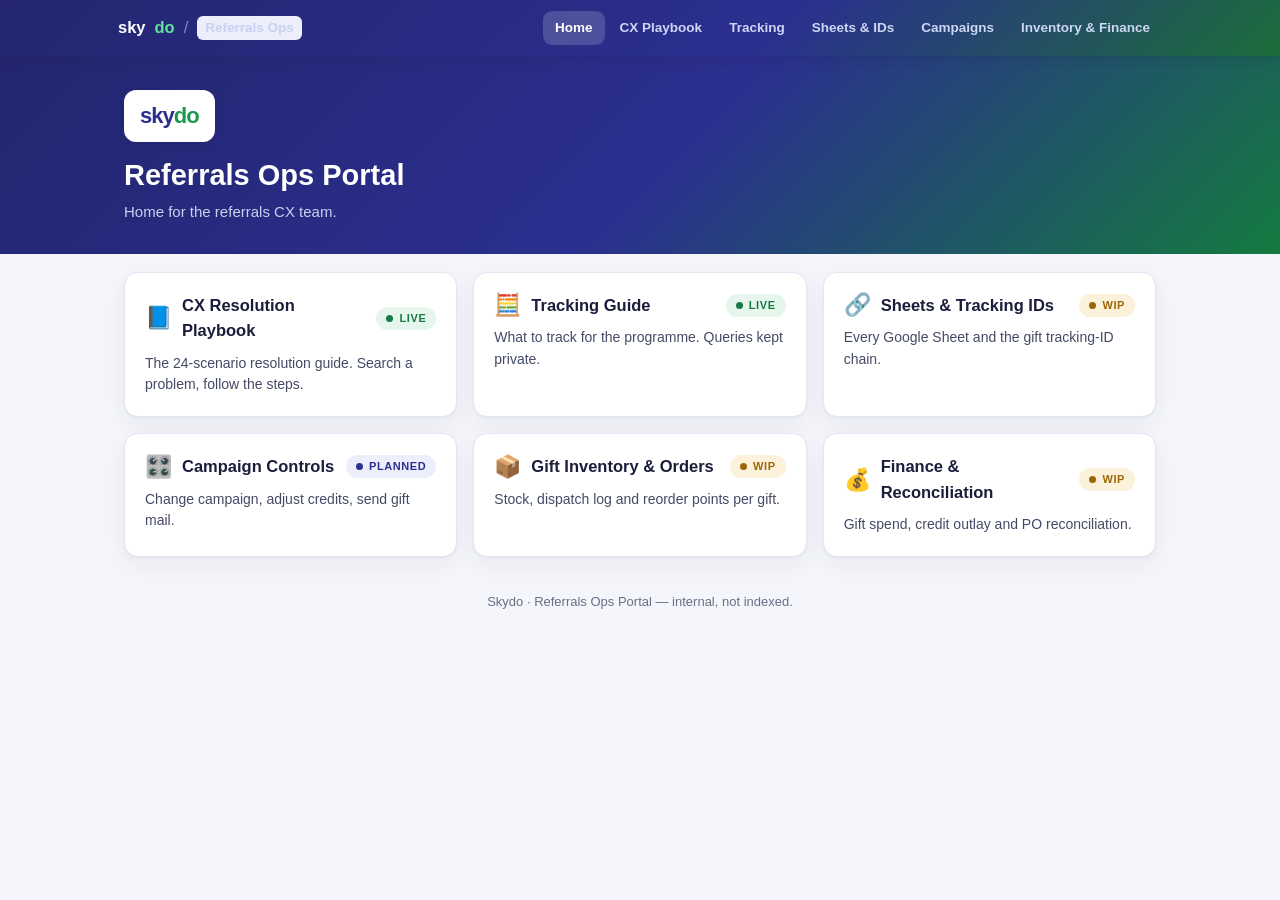
==== commit 0542660e: "Strip module pages to bare basics Trim Home, Tracking, Sheets & IDs, Campaigns, and Inventory to min" ====
--- a/index.html
+++ b/index.html
@@ -10,13 +10,9 @@
 </head>
 <body>
 
-<!-- ===================== TOP NAV ===================== -->
 <nav class="portal-nav">
   <div class="pn-wrap">
-    <a class="pn-brand" href="index.html">
-      <span class="a">sky</span><span class="b">do</span>
-      <span class="sep">/</span><span class="tag">Referrals Ops</span>
-    </a>
+    <a class="pn-brand" href="index.html"><span class="a">sky</span><span class="b">do</span><span class="sep">/</span><span class="tag">Referrals Ops</span></a>
     <div class="pn-links">
       <a href="index.html">Home</a>
       <a href="playbook.html">CX Playbook</a>
@@ -28,7 +24,6 @@
   </div>
 </nav>
 
-<!-- ===================== HERO ===================== -->
 <header class="ops-hero">
   <div class="wrap">
     <span class="logo-chip">
@@ -36,96 +31,47 @@
       <span id="logoFallback" style="display:none;font-weight:800;font-size:22px;letter-spacing:-1px"><span style="color:#2b2f8f">sky</span><span style="color:#1a9a4e">do</span></span>
     </span>
     <h1>Referrals Ops Portal</h1>
-    <p class="sub">One home for the referrals CX team — resolution playbook, tracking queries, gift &amp; sheet links, and (soon) self-serve campaign, credit and gift-mail actions. Everything the team needs to run the programme without pinging engineering.</p>
-    <div class="meta-row">
-      <span class="pill">For: Referrals CX &amp; Ops</span>
-      <span class="pill">6 modules</span>
-      <span class="pill v">v0.1 · scaffolding</span>
-    </div>
+    <p class="sub">Home for the referrals CX team.</p>
   </div>
 </header>
 
 <main class="wrap">
-
-  <!-- MODULE GRID -->
   <div class="mod-grid">
 
     <a class="mod-card" href="playbook.html">
       <div class="row1"><span class="ic">📘</span><h3>CX Resolution Playbook</h3><span class="status live">Live</span></div>
-      <p>The 24-scenario resolution guide (v2.1). Search a customer problem, follow the steps, close the query. Metabase map and escalation rules included.</p>
-      <span class="go">Open playbook →</span>
+      <p>The 24-scenario resolution guide. Search a problem, follow the steps.</p>
     </a>
 
     <a class="mod-card" href="sql-tracking.html">
       <div class="row1"><span class="ic">🧮</span><h3>Tracking Guide</h3><span class="status live">Live</span></div>
-      <p>What to track and how to pull it — referral funnel, new first-time referrers, share rate, gifts owed and $30-credit totals. Plain-English guidance; concrete queries stay private.</p>
-      <span class="go">Open guide →</span>
+      <p>What to track for the programme. Queries kept private.</p>
     </a>
 
     <a class="mod-card" href="sheets-and-ids.html">
       <div class="row1"><span class="ic">🔗</span><h3>Sheets &amp; Tracking IDs</h3><span class="status wip">WIP</span></div>
-      <p>One registry of every Google Sheet (dispatch, inventory, form responses, finance) and the tracking-ID scheme that links a gift to an exporter. Structure ready — links to paste in.</p>
-      <span class="go">Open registry →</span>
+      <p>Every Google Sheet and the gift tracking-ID chain.</p>
     </a>
 
-    <a class="mod-card soon" href="campaigns.html">
+    <a class="mod-card" href="campaigns.html">
       <div class="row1"><span class="ic">🎛️</span><h3>Campaign Controls</h3><span class="status planned">Planned</span></div>
-      <p>Self-serve actions for CX: change a customer's campaign, add/reduce wallet credits, and send the gift-form email. UI &amp; validation provisioned; backend not wired yet.</p>
-      <span class="go">Preview actions →</span>
+      <p>Change campaign, adjust credits, send gift mail.</p>
     </a>
 
     <a class="mod-card" href="inventory.html">
       <div class="row1"><span class="ic">📦</span><h3>Gift Inventory &amp; Orders</h3><span class="status wip">WIP</span></div>
-      <p>Stock on hand per gift, dispatch/order log with tracking, and reorder points. Table structure ready — wire to the inventory &amp; tracking sheets.</p>
-      <span class="go">Open inventory →</span>
+      <p>Stock, dispatch log and reorder points per gift.</p>
     </a>
 
     <a class="mod-card" href="inventory.html#finance">
       <div class="row1"><span class="ic">💰</span><h3>Finance &amp; Reconciliation</h3><span class="status wip">WIP</span></div>
-      <p>Gift spend, $30-credit outlay, cost per achieved referral, and PO reconciliation against procurement. Metric cards &amp; ledger provisioned — connect the numbers.</p>
-      <span class="go">Open finance →</span>
+      <p>Gift spend, credit outlay and PO reconciliation.</p>
     </a>
 
   </div>
-
-  <!-- START HERE -->
-  <div class="panel gold">
-    <h2><span class="kicker">Start Here</span>How to use this portal</h2>
-    <p class="lead">Work the query yourself first. Most tickets close without a single escalation.</p>
-    <ul class="clean">
-      <li><b>Customer has a problem?</b> Open the <a href="playbook.html">CX Playbook</a> and search their words.</li>
-      <li><b>Need to check data?</b> Grab a query from the <a href="sql-tracking.html">SQL Tracking Library</a> and run it in Metabase.</li>
-      <li><b>Chasing a gift or a sheet?</b> The <a href="sheets-and-ids.html">Sheets &amp; IDs</a> registry has the links and the tracking scheme.</li>
-      <li><b>Need to escalate?</b> Post in <b>#referrals-queries</b> with both exporter IDs and screenshots — see the golden rules in the playbook.</li>
-    </ul>
-  </div>
-
-  <!-- ROADMAP -->
-  <div class="panel">
-    <h2><span class="kicker">Build Plan</span>Roadmap &amp; status</h2>
-    <p class="lead">This portal is being built in phases. The scaffolding for every planned feature is already in the code — modules go from <span class="status wip">WIP</span> to <span class="status live">Live</span> as data and backends get connected.</p>
-    <div class="tbl-scroll">
-      <table class="data">
-        <thead><tr><th>Phase</th><th>Module</th><th>What it does</th><th>Status</th></tr></thead>
-        <tbody>
-          <tr><td>1</td><td>CX Resolution Playbook</td><td>Searchable resolution guide for the CX team</td><td><span class="status live">Live</span></td></tr>
-          <tr><td>1</td><td>Tracking Guide</td><td>What to track and how to pull it (queries kept private)</td><td><span class="status live">Live</span></td></tr>
-          <tr><td>2</td><td>Sheets &amp; Tracking IDs</td><td>Central registry of sheets + gift/exporter tracking IDs</td><td><span class="status wip">WIP · links</span></td></tr>
-          <tr><td>2</td><td>Gift Inventory &amp; Orders</td><td>Stock, dispatch log and reorder points per gift</td><td><span class="status wip">WIP · data</span></td></tr>
-          <tr><td>3</td><td>Finance &amp; Reconciliation</td><td>Gift spend, credit outlay, PO reconciliation</td><td><span class="status wip">WIP · data</span></td></tr>
-          <tr><td>4</td><td>Campaign Controls</td><td>CX self-serve: change campaign, adjust credits, send gift mail</td><td><span class="status planned">Planned</span></td></tr>
-        </tbody>
-      </table>
-    </div>
-    <div class="callout idea"><div class="h">Note for contributors</div>Each module is its own HTML file that links <code>assets/portal.css</code> + <code>assets/portal.js</code>. Add a module by copying a page, dropping a card in the grid above, and giving it a status badge. See <code>README.md</code>.</div>
-  </div>
-
 </main>
 
-<footer>
-  Skydo · Referrals Ops Portal — internal use only. Not indexed.<br>
-  Maintained by the referrals team · <a href="https://github.com/jn-atishay/referrals-ops-portal">source on GitHub</a>
-</footer>
+<footer>Skydo · Referrals Ops Portal — internal, not indexed.</footer>
 
 <script src="assets/portal.js"></script>
 </body>
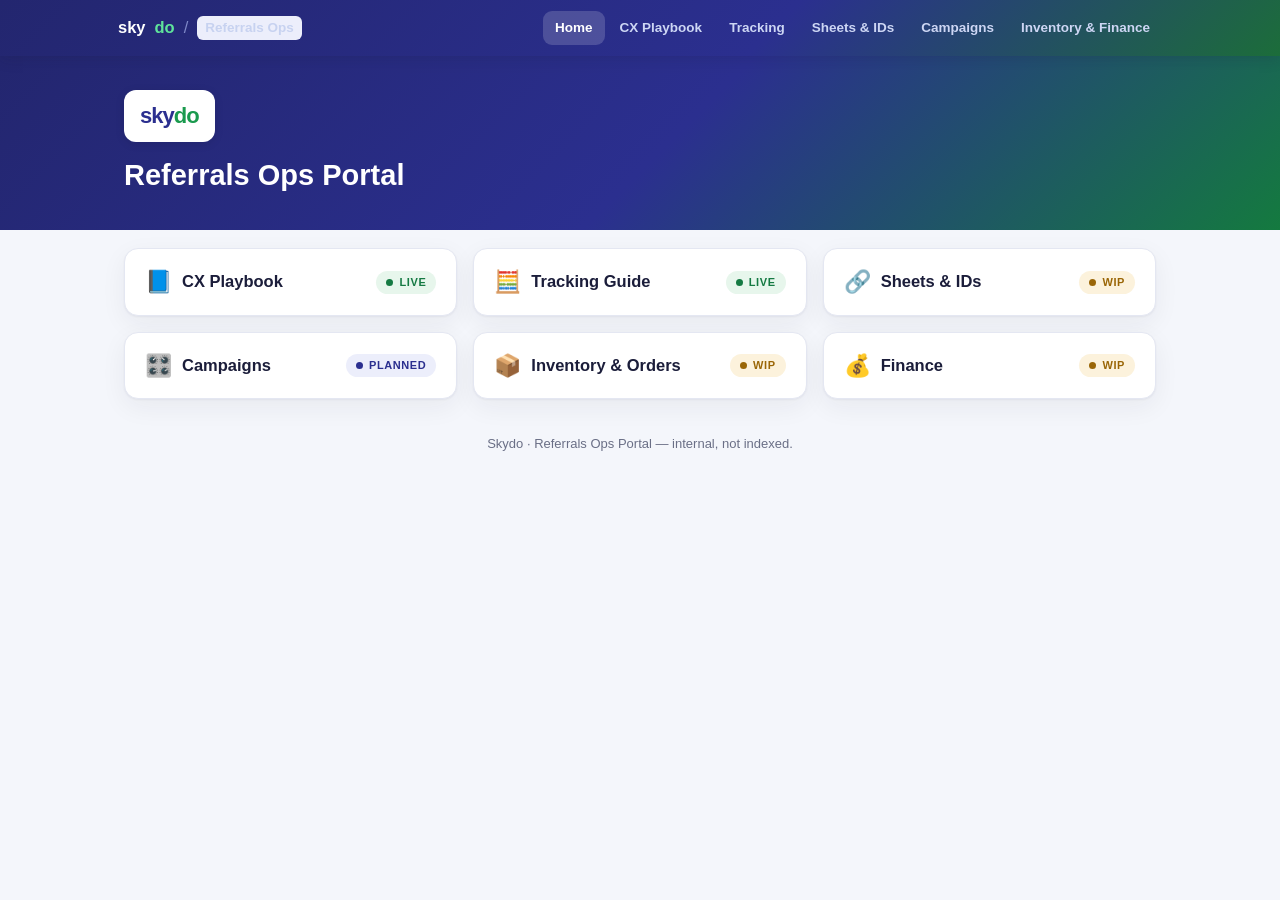
==== commit ab3700c8: "Home: strip to logo, title and 6 title-only cards Co-Authored-By: Claude Opus 4.8 <noreply@anthropic" ====
--- a/index.html
+++ b/index.html
@@ -31,43 +31,29 @@
       <span id="logoFallback" style="display:none;font-weight:800;font-size:22px;letter-spacing:-1px"><span style="color:#2b2f8f">sky</span><span style="color:#1a9a4e">do</span></span>
     </span>
     <h1>Referrals Ops Portal</h1>
-    <p class="sub">Home for the referrals CX team.</p>
   </div>
 </header>
 
 <main class="wrap">
   <div class="mod-grid">
-
     <a class="mod-card" href="playbook.html">
-      <div class="row1"><span class="ic">📘</span><h3>CX Resolution Playbook</h3><span class="status live">Live</span></div>
-      <p>The 24-scenario resolution guide. Search a problem, follow the steps.</p>
+      <div class="row1"><span class="ic">📘</span><h3>CX Playbook</h3><span class="status live">Live</span></div>
     </a>
-
     <a class="mod-card" href="sql-tracking.html">
       <div class="row1"><span class="ic">🧮</span><h3>Tracking Guide</h3><span class="status live">Live</span></div>
-      <p>What to track for the programme. Queries kept private.</p>
     </a>
-
     <a class="mod-card" href="sheets-and-ids.html">
-      <div class="row1"><span class="ic">🔗</span><h3>Sheets &amp; Tracking IDs</h3><span class="status wip">WIP</span></div>
-      <p>Every Google Sheet and the gift tracking-ID chain.</p>
+      <div class="row1"><span class="ic">🔗</span><h3>Sheets &amp; IDs</h3><span class="status wip">WIP</span></div>
     </a>
-
     <a class="mod-card" href="campaigns.html">
-      <div class="row1"><span class="ic">🎛️</span><h3>Campaign Controls</h3><span class="status planned">Planned</span></div>
-      <p>Change campaign, adjust credits, send gift mail.</p>
+      <div class="row1"><span class="ic">🎛️</span><h3>Campaigns</h3><span class="status planned">Planned</span></div>
     </a>
-
     <a class="mod-card" href="inventory.html">
-      <div class="row1"><span class="ic">📦</span><h3>Gift Inventory &amp; Orders</h3><span class="status wip">WIP</span></div>
-      <p>Stock, dispatch log and reorder points per gift.</p>
+      <div class="row1"><span class="ic">📦</span><h3>Inventory &amp; Orders</h3><span class="status wip">WIP</span></div>
     </a>
-
     <a class="mod-card" href="inventory.html#finance">
-      <div class="row1"><span class="ic">💰</span><h3>Finance &amp; Reconciliation</h3><span class="status wip">WIP</span></div>
-      <p>Gift spend, credit outlay and PO reconciliation.</p>
+      <div class="row1"><span class="ic">💰</span><h3>Finance</h3><span class="status wip">WIP</span></div>
     </a>
-
   </div>
 </main>
 
